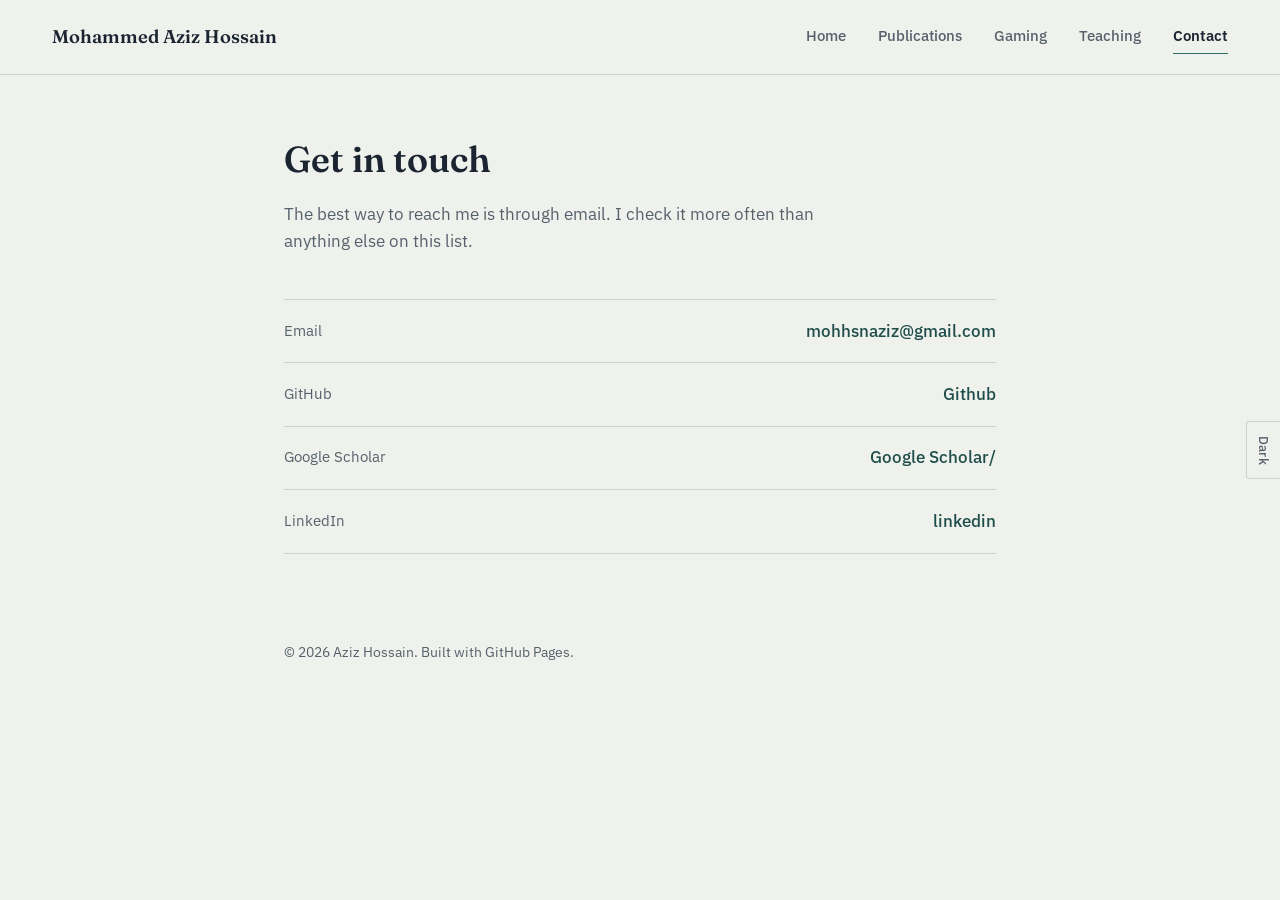
==== contact.html @ 2e7f73ae "Update link text for contact information" ====
<!DOCTYPE html>
<html lang="en">
<head>
<meta charset="UTF-8">
<meta name="viewport" content="width=device-width, initial-scale=1.0">
<title>Contact — Mohammed Aziz Hossain</title>
<meta name="description" content="Get in touch.">
<link rel="preconnect" href="https://fonts.googleapis.com">
<link rel="preconnect" href="https://fonts.gstatic.com" crossorigin>
<link href="https://fonts.googleapis.com/css2?family=Fraunces:ital,wght@0,400;0,600;1,500&family=IBM+Plex+Mono:wght@400;500&family=IBM+Plex+Sans:wght@400;500;600&display=swap" rel="stylesheet">
<link rel="stylesheet" href="style.css">
</head>
<body>

<a class="skip-link" href="#main">Skip to content</a>

<header class="sidebar" id="site-header"></header>

<main id="main" class="content">

  <h1 class="page-title">Get in touch</h1>
  <p class="page-intro">The best way to reach me is through email. I check it
    more often than anything else on this list.</p>

  <!-- Replace with your real links -->
  <ul class="contact-list">
    <li>
      <span class="label">Email</span>
      <a href="mailto:you@example.com">mohhsnaziz@gmail.com</a>
    </li>
    <li>
      <span class="label">GitHub</span>
      <a href="https://github.com/MAzizHossain">Github</a>
    </li>
    <li>
      <span class="label">Google Scholar</span>
      <a href="https://scholar.google.com/citations?user=eGO1N70AAAAJ&hl=en&authuser=3">Google Scholar/</a>
    </li>
    <li>
      <span class="label">LinkedIn</span>
      <a href="https://www.linkedin.com/in/aziz2077/">linkedin</a>
    </li>
  </ul>

</main>

<footer class="site-footer" id="site-footer"></footer>

<script src="script.js"></script>
</body>
</html>
---- style.css ----
/* =========================================================
   Design tokens
   ========================================================= */
:root {
  --paper: #EEF1EC;
  --surface: #E3E8E0;
  --ink: #1B2430;
  --ink-soft: #57616C;
  --teal: #2E6F6A;
  --teal-dark: #1F4E4A;
  --rust: #C1622D;
  --line: #CBD3CB;

  --font-display: "Fraunces", Georgia, serif;
  --font-body: "IBM Plex Sans", -apple-system, Segoe UI, sans-serif;
  --font-mono: "IBM Plex Mono", ui-monospace, Menlo, monospace;

  --maxw: 760px;
  --radius: 3px;
  --speed: 150ms;
}

/* Dark theme — same tokens, different values. Everything else in this
   file reads colors through these variables, so this one block re-themes
   the whole site. */
:root[data-theme="dark"] {
  --paper: #15181B;
  --surface: #1E2225;
  --ink: #E7E9E6;
  --ink-soft: #A8AFA9;
  --teal: #4FA79F;
  --teal-dark: #7ED9CE;
  --rust: #E3966B;
  --line: #2A2E31;
}

/* =========================================================
   Reset & base
   ========================================================= */
* { box-sizing: border-box; }
html { scroll-behavior: smooth; }

body {
  margin: 0;
  background: var(--paper);
  color: var(--ink);
  font-family: var(--font-body);
  font-size: 1.0625rem;
  line-height: 1.6;
  -webkit-font-smoothing: antialiased;
  transition: background-color 200ms ease, color 200ms ease;
}

h1, h2, h3 { font-family: var(--font-display); color: var(--ink); margin: 0; }
p { margin: 0 0 1rem; max-width: 62ch; }
a { color: var(--teal-dark); text-decoration-thickness: 1px; text-underline-offset: 2px; }
a:hover { color: var(--rust); }

img, svg { max-width: 100%; display: block; }

.sr-only {
  position: absolute; width: 1px; height: 1px;
  padding: 0; margin: -1px; overflow: hidden;
  clip: rect(0,0,0,0); white-space: nowrap; border: 0;
}

.skip-link {
  position: absolute; left: -999px; top: 0;
  background: var(--ink); color: var(--paper);
  padding: 0.6rem 1rem; z-index: 100;
}
.skip-link:focus { left: 0.5rem; top: 0.5rem; }

a:focus-visible,
button:focus-visible {
  outline: 2px solid var(--teal);
  outline-offset: 2px;
}

@media (prefers-reduced-motion: reduce) {
  *, *::before, *::after {
    animation-duration: 0.01ms !important;
    animation-iteration-count: 1 !important;
    transition-duration: 0.01ms !important;
    scroll-behavior: auto !important;
  }
}

/* =========================================================
   Top nav
   ========================================================= */
.sidebar {
  position: sticky;
  top: 0;
  width: 100%;
  display: flex;
  flex-direction: column;
  gap: 0;
  padding: 1.1rem 1.5rem;
  border-bottom: 1px solid var(--line);
  background: var(--paper);
  z-index: 50;
}

.sidebar-top {
  display: flex;
  align-items: center;
  justify-content: space-between;
}

.wordmark {
  font-family: var(--font-display);
  font-weight: 600;
  font-size: 1.15rem;
  color: var(--ink);
  text-decoration: none;
  line-height: 1.3;
}
.wordmark:hover { color: var(--teal-dark); }

/* Floating theme tab, fixed to the viewport edge — independent of the nav row */
.theme-tab {
  position: fixed;
  top: 50%;
  right: 0;
  transform: translateY(-50%);
  z-index: 60;
  background: var(--paper);
  border: 1px solid var(--line);
  border-right: none;
  border-radius: var(--radius) 0 0 var(--radius);
  color: var(--ink-soft);
  font-family: var(--font-body);
  font-size: 0.8rem;
  font-weight: 500;
  letter-spacing: 0.02em;
  cursor: pointer;
  padding: 0.85rem 0.5rem;
  writing-mode: vertical-rl;
  text-orientation: mixed;
  transition: padding-right 150ms ease, color 150ms ease, background-color 200ms ease, border-color 200ms ease;
}
.theme-tab:hover {
  color: var(--ink);
  background: var(--surface);
  border-color: var(--ink-soft);
  padding-right: 0.75rem;
}
.theme-tab:focus-visible {
  outline: 2px solid var(--teal);
  outline-offset: 2px;
}

.nav-toggle {
  display: flex;
  width: 2.1rem; height: 2.1rem;
  padding: 0; border: none; background: none;
  cursor: pointer;
  flex-direction: column;
  justify-content: center;
  align-items: center;
  gap: 4px;
}
.nav-toggle span {
  display: block; width: 22px; height: 2px;
  background: var(--ink); border-radius: 1px;
}

.nav-links {
  display: none;
  flex-direction: column;
  gap: 0.1rem;
  position: absolute;
  top: 100%; left: 0; right: 0;
  background: var(--paper);
  border-bottom: 1px solid var(--line);
  padding: 0.5rem 1.5rem 1.25rem;
}
.nav-links.open { display: flex; }

.nav-links a {
  color: var(--ink-soft);
  text-decoration: none;
  font-size: 0.95rem;
  font-weight: 500;
  padding: 0.6rem 0;
  border-bottom: 1px solid transparent;
  transition: border-color var(--speed) ease, color var(--speed) ease;
}
.nav-links a:hover { color: var(--ink); }
.nav-links a.active {
  color: var(--ink);
  font-weight: 600;
  border-bottom-color: var(--teal);
}
.nav-links a.active[data-section="gaming"] { border-bottom-color: var(--rust); }

/* Promote the nav from a hamburger menu to an inline top bar once there's room */
@media (min-width: 701px) {
  .sidebar {
    flex-direction: row;
    align-items: center;
    justify-content: space-between;
    padding: 1.25rem 3.25rem;
  }
  .nav-toggle { display: none; }
  .nav-links {
    display: flex;
    flex-direction: row;
    gap: 2rem;
    position: static;
    background: none;
    border-bottom: none;
    padding: 0;
  }
  .nav-links a { padding: 0.2rem 0 0.35rem; }
}

/* =========================================================
   Content
   ========================================================= */
.content {
  max-width: var(--maxw);
  margin: 0 auto;
  padding: 3.5rem 1.5rem 4rem;
}

.page-title {
  font-size: 2.25rem;
  font-weight: 600;
  margin-bottom: 0.75rem;
}

.page-intro {
  color: var(--ink-soft);
  max-width: 58ch;
  margin-bottom: 2.75rem;
}

.accent-rust .page-title {
  display: inline-block;
  border-bottom: 2px solid var(--rust);
  padding-bottom: 0.5rem;
}

/* =========================================================
   Hero (home page)
   ========================================================= */
.hero {
  display: flex;
  flex-direction: column-reverse;
  gap: 1.5rem;
  margin-bottom: 0.5rem;
}
.hero-text { flex: 1; min-width: 0; }

.hero-photo {
  flex-shrink: 0;
  width: 150px;
}
.hero-photo img {
  width: 100%;
  aspect-ratio: 1 / 1;
  object-fit: cover;
  border: 1px solid var(--line);
  border-radius: var(--radius);
  background: var(--surface);
}

.hero-links {
  display: flex;
  gap: 1.4rem;
  margin-bottom: 1.5rem;
  font-size: 0.95rem;
  font-weight: 500;
}
.hero-links a {
  color: var(--teal-dark);
  text-decoration: none;
  border-bottom: 1px solid transparent;
  padding-bottom: 1px;
}
.hero-links a:hover {
  color: var(--rust);
  border-bottom-color: currentColor;
}

.hero-name {
  font-size: 2.1rem;
  font-weight: 600;
  letter-spacing: -0.01em;
  margin-bottom: 0.6rem;
  opacity: 0;
  animation: rise 600ms ease forwards;
}

.hero-tagline {
  font-family: var(--font-display);
  font-style: italic;
  font-weight: 500;
  font-size: 1.1rem;
  color: var(--ink-soft);
  max-width: 46ch;
  margin-bottom: 2rem;
  opacity: 0;
  animation: rise 600ms ease 120ms forwards;
}

@keyframes rise {
  from { opacity: 0; transform: translateY(10px); }
  to   { opacity: 1; transform: translateY(0); }
}

@media (min-width: 701px) {
  .hero { flex-direction: row; align-items: flex-start; gap: 2.75rem; }
  .hero-photo { width: 220px; }
  .hero-name { font-size: 3rem; }
  .hero-tagline { font-size: 1.3rem; }
}

.status {
  border-left: 2px solid var(--teal);
  padding: 0.1rem 0 0.1rem 1rem;
  margin: 0 0 3rem;
  max-width: 52ch;
}
.status h2 {
  font-size: 0.95rem;
  font-weight: 600;
  font-style: italic;
  margin-bottom: 0.25rem;
  color: var(--ink);
}
.status p { color: var(--ink-soft); margin: 0; }

.section-label {
  font-size: 1.1rem;
  font-weight: 600;
  margin-bottom: 0.25rem;
}

/* =========================================================
   Row list (explore links, publications, teaching)
   ========================================================= */
.row-list {
  border-top: 1px solid var(--line);
}
.row {
  position: relative;
  display: flex;
  flex-direction: column;
  gap: 0.3rem;
  padding: 1.5rem 0;
  border-bottom: 1px solid var(--line);
}
.row-head {
  display: flex;
  align-items: baseline;
  justify-content: space-between;
  gap: 1rem;
  flex-wrap: wrap;
}
.row-title {
  font-family: var(--font-display);
  font-weight: 600;
  font-size: 1.15rem;
}
.row-title a {
  color: var(--ink);
  text-decoration: none;
}
.row-title a::after {
  content: "";
  position: absolute;
  inset: 0;
}
.row-title a:hover { color: var(--teal-dark); }
.row-meta {
  color: var(--ink-soft);
  font-size: 0.9rem;
  white-space: nowrap;
}
.row-desc {
  color: var(--ink-soft);
  margin: 0;
  max-width: 60ch;
}
.row-links {
  font-size: 0.9rem;
  display: flex;
  gap: 0.5rem;
  position: relative;
  z-index: 1;
}
.row-links a { color: var(--teal-dark); }

.year-heading {
  font-family: var(--font-mono);
  font-size: 0.85rem;
  font-weight: 500;
  color: var(--ink-soft);
  margin: 2.25rem 0 0;
}
.year-heading:first-child { margin-top: 0; }

/* =========================================================
   Numbered book list (teaching page)
   ========================================================= */
.book-list {
  list-style: none;
  counter-reset: book;
  margin: 0;
  padding: 0;
  border-top: 1px solid var(--line);
}
.book-list li {
  counter-increment: book;
  display: flex;
  align-items: baseline;
  gap: 0.85rem;
  padding: 0.85rem 0;
  border-bottom: 1px solid var(--line);
  font-weight: 500;
}
.book-list li::before {
  content: counter(book, decimal-leading-zero) ".";
  font-family: var(--font-mono);
  font-size: 0.8rem;
  font-weight: 500;
  color: var(--ink-soft);
  flex-shrink: 0;
}

/* =========================================================
   Gaming page
   ========================================================= */
.game-row {
  display: flex;
  gap: 1rem;
  align-items: flex-start;
  padding: 1.25rem 0;
  border-bottom: 1px solid var(--line);
}
.game-row:first-child { border-top: 1px solid var(--line); }

.tag {
  display: inline-block;
  font-family: var(--font-mono);
  font-size: 0.7rem;
  font-weight: 500;
  color: var(--ink-soft);
  background: var(--surface);
  border: 1px solid var(--line);
  border-radius: var(--radius);
  padding: 0.15rem 0.45rem;
  white-space: nowrap;
}

.game-title { font-weight: 600; }
.game-note { color: var(--ink-soft); margin: 0.2rem 0 0; }

.log {
  font-family: var(--font-mono);
  font-size: 0.85rem;
  color: var(--ink-soft);
  line-height: 1.9;
  border-left: 2px solid var(--rust);
  padding-left: 1rem;
  margin-top: 0.5rem;
}

/* =========================================================
   Contact page
   ========================================================= */
.contact-list {
  list-style: none;
  padding: 0;
  margin: 0;
  border-top: 1px solid var(--line);
}
.contact-list li {
  border-bottom: 1px solid var(--line);
  padding: 1.1rem 0;
  display: flex;
  justify-content: space-between;
  gap: 1rem;
  flex-wrap: wrap;
}
.contact-list .label { color: var(--ink-soft); font-size: 0.95rem; }
.contact-list a { font-weight: 500; text-decoration: none; }
.contact-list a:hover { text-decoration: underline; }

/* =========================================================
   Footer
   ========================================================= */
.site-footer {
  max-width: var(--maxw);
  margin: 0 auto;
  padding: 1.5rem 1.5rem 3rem;
  color: var(--ink-soft);
  font-size: 0.85rem;
}
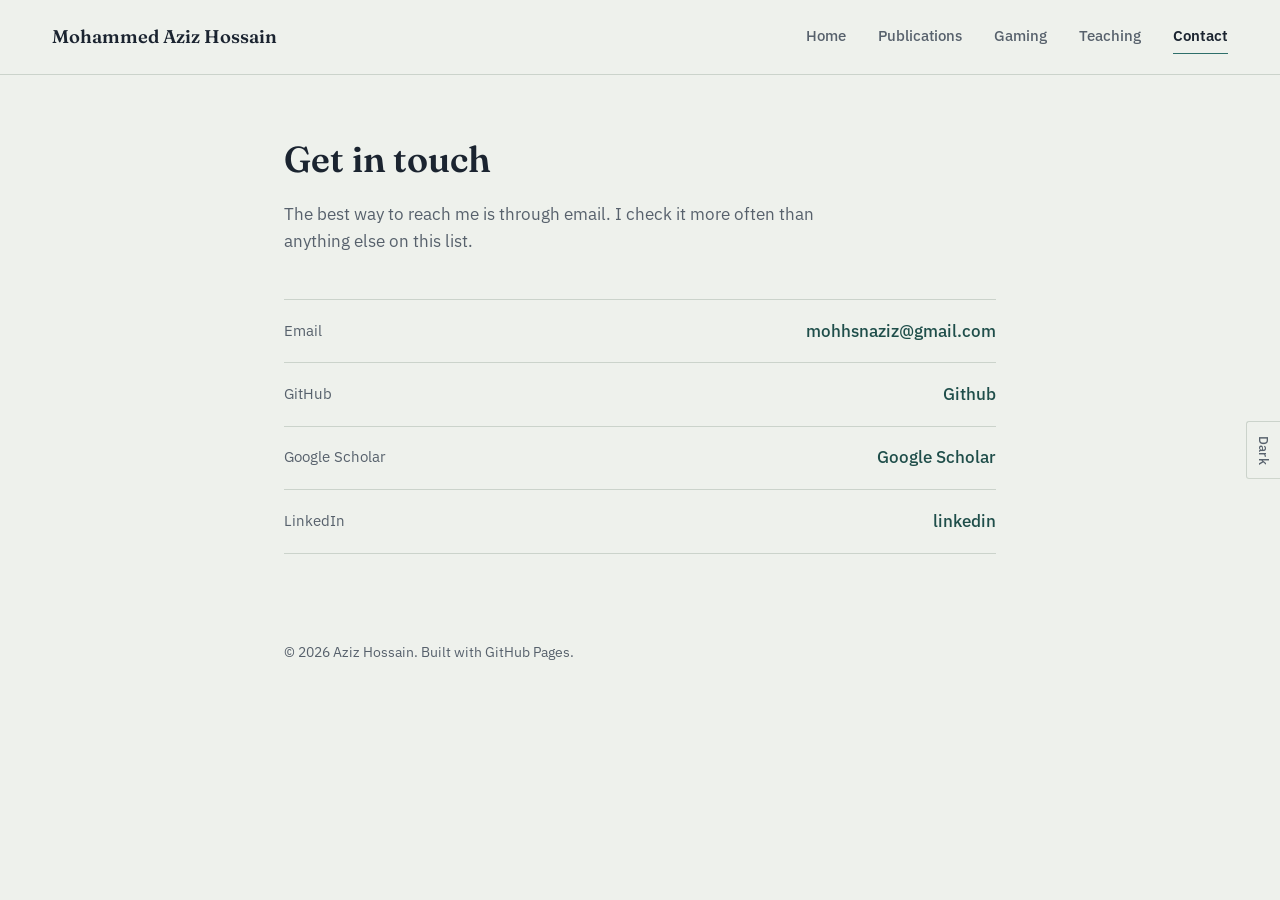
==== commit 7da04144: "Fix link text for Google Scholar in contact.html" ====
--- a/contact.html
+++ b/contact.html
@@ -34,7 +34,7 @@
     </li>
     <li>
       <span class="label">Google Scholar</span>
-      <a href="https://scholar.google.com/citations?user=eGO1N70AAAAJ&hl=en&authuser=3">Google Scholar/</a>
+      <a href="https://scholar.google.com/citations?user=eGO1N70AAAAJ&hl=en&authuser=3">Google Scholar</a>
     </li>
     <li>
       <span class="label">LinkedIn</span>
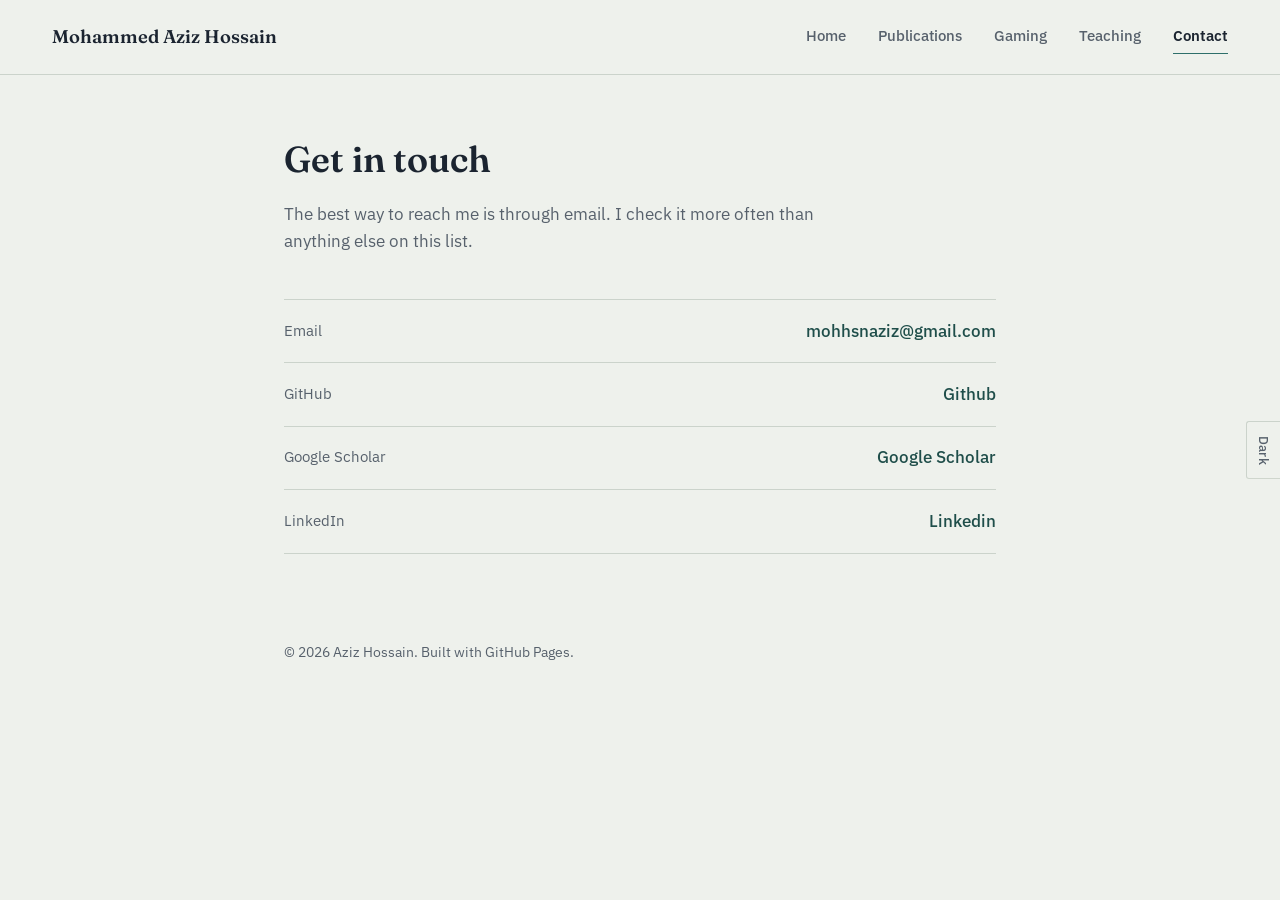
==== commit e65ddb07: "Fix capitalization of LinkedIn link Corrected the capitalization of 'Linkedin' to 'LinkedIn'." ====
--- a/contact.html
+++ b/contact.html
@@ -38,7 +38,7 @@
     </li>
     <li>
       <span class="label">LinkedIn</span>
-      <a href="https://www.linkedin.com/in/aziz2077/">linkedin</a>
+      <a href="https://www.linkedin.com/in/aziz2077/">Linkedin</a>
     </li>
   </ul>
 
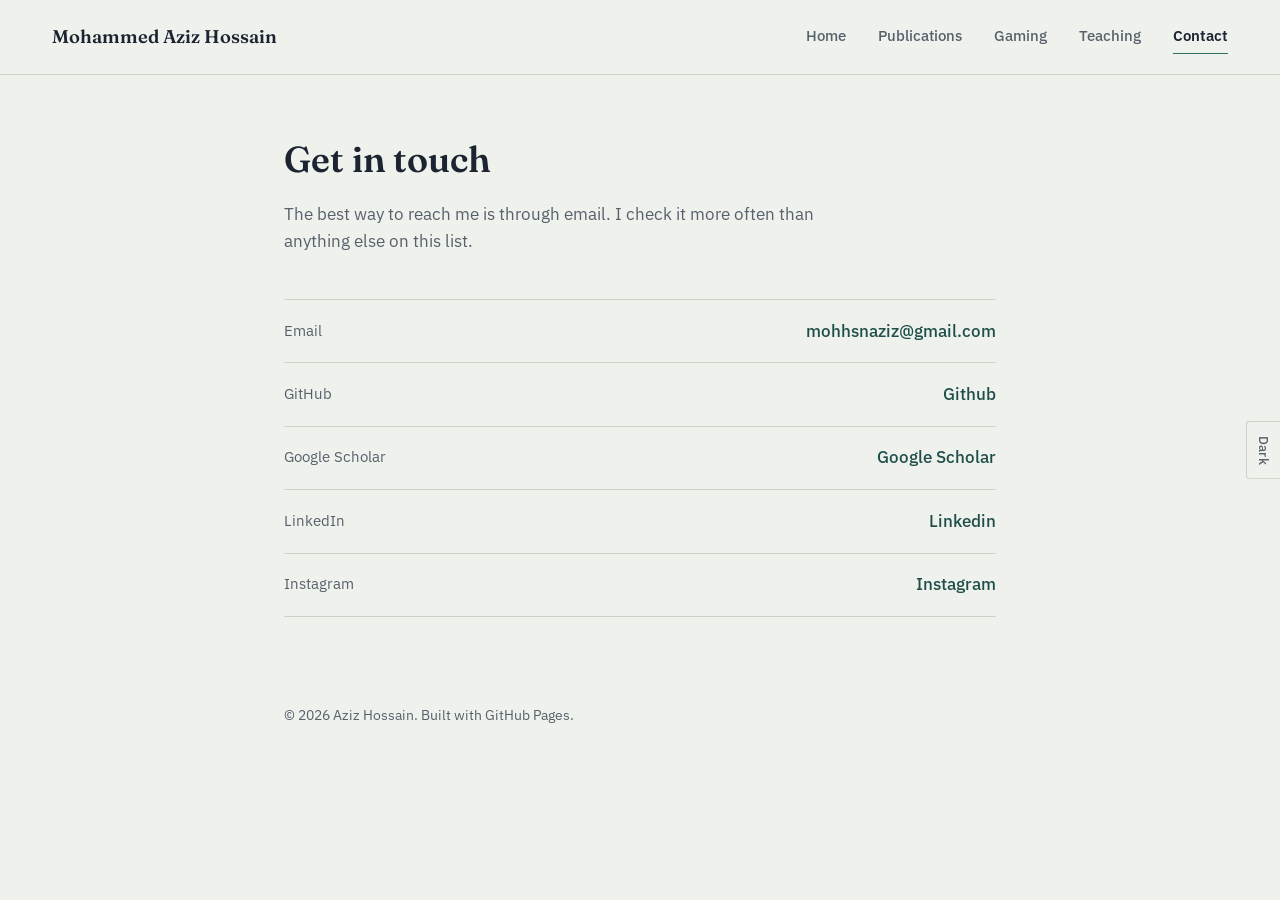
==== commit 11629079: "Add Instagram link to contact.html" ====
--- a/contact.html
+++ b/contact.html
@@ -40,6 +40,10 @@
       <span class="label">LinkedIn</span>
       <a href="https://www.linkedin.com/in/aziz2077/">Linkedin</a>
     </li>
+    <li>
+      <span class="label">Instagram</span>
+      <a href="https://www.instagram.com/aziz_hossain_shovon/">Instagram</a>
+    </li>
   </ul>
 
 </main>
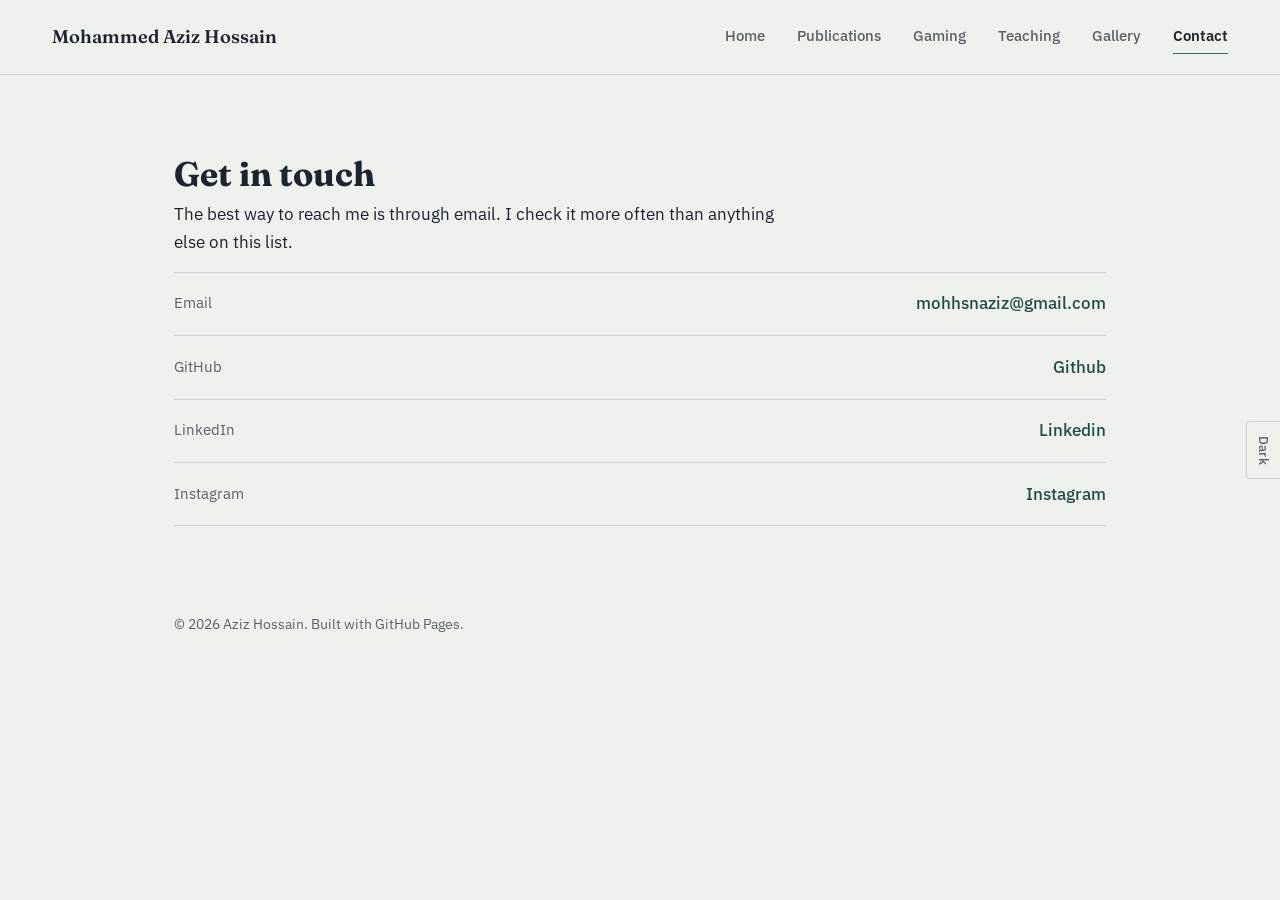
==== commit aeba3ab0: "Remove Google Scholar link from contact.html Removed Google Scholar link from the contact page." ====
--- a/contact.html
+++ b/contact.html
@@ -33,10 +33,6 @@
       <a href="https://github.com/MAzizHossain">Github</a>
     </li>
     <li>
-      <span class="label">Google Scholar</span>
-      <a href="https://scholar.google.com/citations?user=eGO1N70AAAAJ&hl=en&authuser=3">Google Scholar</a>
-    </li>
-    <li>
       <span class="label">LinkedIn</span>
       <a href="https://www.linkedin.com/in/aziz2077/">Linkedin</a>
     </li>
--- a/style.css
+++ b/style.css
@@ -1,6 +1,7 @@
 /* =========================================================
    Design tokens
    ========================================================= */
+
 :root {
   --paper: #EEF1EC;
   --surface: #E3E8E0;
@@ -15,14 +16,16 @@
   --font-body: "IBM Plex Sans", -apple-system, Segoe UI, sans-serif;
   --font-mono: "IBM Plex Mono", ui-monospace, Menlo, monospace;
 
-  --maxw: 760px;
+  --maxw: 980px;
   --radius: 3px;
   --speed: 150ms;
 }
 
-/* Dark theme — same tokens, different values. Everything else in this
-   file reads colors through these variables, so this one block re-themes
-   the whole site. */
+
+/* =========================================================
+   Dark theme
+   ========================================================= */
+
 :root[data-theme="dark"] {
   --paper: #15181B;
   --surface: #1E2225;
@@ -34,469 +37,1582 @@
   --line: #2A2E31;
 }
 
+
 /* =========================================================
    Reset & base
    ========================================================= */
-* { box-sizing: border-box; }
-html { scroll-behavior: smooth; }
+
+* {
+  box-sizing: border-box;
+}
+
+html {
+  scroll-behavior: smooth;
+}
 
 body {
   margin: 0;
+
   background: var(--paper);
   color: var(--ink);
+
   font-family: var(--font-body);
   font-size: 1.0625rem;
   line-height: 1.6;
+
   -webkit-font-smoothing: antialiased;
-  transition: background-color 200ms ease, color 200ms ease;
-}
-
-h1, h2, h3 { font-family: var(--font-display); color: var(--ink); margin: 0; }
-p { margin: 0 0 1rem; max-width: 62ch; }
-a { color: var(--teal-dark); text-decoration-thickness: 1px; text-underline-offset: 2px; }
-a:hover { color: var(--rust); }
-
-img, svg { max-width: 100%; display: block; }
+
+  transition:
+    background-color 200ms ease,
+    color 200ms ease;
+}
+
+body.lightbox-open {
+  overflow: hidden;
+}
+
+h1,
+h2,
+h3 {
+  font-family: var(--font-display);
+  color: var(--ink);
+  margin: 0;
+}
+
+p {
+  margin: 0 0 1rem;
+  max-width: 62ch;
+}
+
+a {
+  color: var(--teal-dark);
+
+  text-decoration-thickness: 1px;
+  text-underline-offset: 2px;
+}
+
+a:hover {
+  color: var(--rust);
+}
+
+img,
+svg {
+  max-width: 100%;
+  display: block;
+}
+
+
+/* =========================================================
+   Accessibility
+   ========================================================= */
 
 .sr-only {
-  position: absolute; width: 1px; height: 1px;
-  padding: 0; margin: -1px; overflow: hidden;
-  clip: rect(0,0,0,0); white-space: nowrap; border: 0;
+  position: absolute;
+
+  width: 1px;
+  height: 1px;
+
+  padding: 0;
+  margin: -1px;
+
+  overflow: hidden;
+
+  clip: rect(0, 0, 0, 0);
+
+  white-space: nowrap;
+
+  border: 0;
 }
 
 .skip-link {
-  position: absolute; left: -999px; top: 0;
-  background: var(--ink); color: var(--paper);
-  padding: 0.6rem 1rem; z-index: 100;
-}
-.skip-link:focus { left: 0.5rem; top: 0.5rem; }
+  position: absolute;
+
+  left: -999px;
+  top: 0;
+
+  background: var(--ink);
+  color: var(--paper);
+
+  padding: 0.6rem 1rem;
+
+  z-index: 100;
+}
+
+.skip-link:focus {
+  left: 0.5rem;
+  top: 0.5rem;
+}
 
 a:focus-visible,
-button:focus-visible {
+button:focus-visible,
+.gallery-item img:focus-visible {
   outline: 2px solid var(--teal);
   outline-offset: 2px;
 }
 
 @media (prefers-reduced-motion: reduce) {
-  *, *::before, *::after {
+
+  *,
+  *::before,
+  *::after {
     animation-duration: 0.01ms !important;
     animation-iteration-count: 1 !important;
     transition-duration: 0.01ms !important;
     scroll-behavior: auto !important;
   }
-}
-
-/* =========================================================
-   Top nav
-   ========================================================= */
+
+}
+
+
+/* =========================================================
+   Top navigation
+   ========================================================= */
+
 .sidebar {
   position: sticky;
+
   top: 0;
+
   width: 100%;
+
   display: flex;
   flex-direction: column;
+
   gap: 0;
+
   padding: 1.1rem 1.5rem;
+
   border-bottom: 1px solid var(--line);
+
   background: var(--paper);
+
   z-index: 50;
 }
 
 .sidebar-top {
   display: flex;
+
   align-items: center;
+
   justify-content: space-between;
 }
 
 .wordmark {
   font-family: var(--font-display);
+
   font-weight: 600;
+
   font-size: 1.15rem;
+
   color: var(--ink);
+
   text-decoration: none;
+
   line-height: 1.3;
 }
-.wordmark:hover { color: var(--teal-dark); }
-
-/* Floating theme tab, fixed to the viewport edge — independent of the nav row */
+
+.wordmark:hover {
+  color: var(--teal-dark);
+}
+
+
+/* =========================================================
+   Theme button
+   ========================================================= */
+
 .theme-tab {
   position: fixed;
+
   top: 50%;
   right: 0;
+
   transform: translateY(-50%);
+
   z-index: 60;
+
   background: var(--paper);
+
   border: 1px solid var(--line);
   border-right: none;
-  border-radius: var(--radius) 0 0 var(--radius);
-  color: var(--ink-soft);
+
+  border-radius:
+    var(--radius)
+    0
+    0
+    var(--radius);
+
+  color: var(--ink-soft);
+
   font-family: var(--font-body);
+
   font-size: 0.8rem;
+
   font-weight: 500;
+
   letter-spacing: 0.02em;
+
   cursor: pointer;
+
   padding: 0.85rem 0.5rem;
+
   writing-mode: vertical-rl;
+
   text-orientation: mixed;
-  transition: padding-right 150ms ease, color 150ms ease, background-color 200ms ease, border-color 200ms ease;
-}
+
+  transition:
+    padding-right 150ms ease,
+    color 150ms ease,
+    background-color 200ms ease,
+    border-color 200ms ease;
+}
+
 .theme-tab:hover {
   color: var(--ink);
+
   background: var(--surface);
+
   border-color: var(--ink-soft);
+
   padding-right: 0.75rem;
 }
+
 .theme-tab:focus-visible {
   outline: 2px solid var(--teal);
   outline-offset: 2px;
 }
 
+
+/* =========================================================
+   Mobile navigation
+   ========================================================= */
+
 .nav-toggle {
   display: flex;
-  width: 2.1rem; height: 2.1rem;
-  padding: 0; border: none; background: none;
+
+  width: 2.1rem;
+  height: 2.1rem;
+
+  padding: 0;
+
+  border: none;
+
+  background: none;
+
   cursor: pointer;
+
   flex-direction: column;
+
   justify-content: center;
+
   align-items: center;
+
   gap: 4px;
 }
+
 .nav-toggle span {
-  display: block; width: 22px; height: 2px;
-  background: var(--ink); border-radius: 1px;
+  display: block;
+
+  width: 22px;
+  height: 2px;
+
+  background: var(--ink);
+
+  border-radius: 1px;
 }
 
 .nav-links {
   display: none;
+
   flex-direction: column;
+
   gap: 0.1rem;
+
   position: absolute;
-  top: 100%; left: 0; right: 0;
+
+  top: 100%;
+
+  left: 0;
+  right: 0;
+
   background: var(--paper);
+
   border-bottom: 1px solid var(--line);
-  padding: 0.5rem 1.5rem 1.25rem;
-}
-.nav-links.open { display: flex; }
+
+  padding:
+    0.5rem
+    1.5rem
+    1.25rem;
+}
+
+.nav-links.open {
+  display: flex;
+}
 
 .nav-links a {
   color: var(--ink-soft);
+
   text-decoration: none;
+
   font-size: 0.95rem;
+
   font-weight: 500;
+
   padding: 0.6rem 0;
+
   border-bottom: 1px solid transparent;
-  transition: border-color var(--speed) ease, color var(--speed) ease;
-}
-.nav-links a:hover { color: var(--ink); }
+
+  transition:
+    border-color var(--speed) ease,
+    color var(--speed) ease;
+}
+
+.nav-links a:hover {
+  color: var(--ink);
+}
+
 .nav-links a.active {
   color: var(--ink);
+
   font-weight: 600;
+
   border-bottom-color: var(--teal);
 }
-.nav-links a.active[data-section="gaming"] { border-bottom-color: var(--rust); }
-
-/* Promote the nav from a hamburger menu to an inline top bar once there's room */
+
+.nav-links a.active[data-section="gaming"] {
+  border-bottom-color: var(--rust);
+}
+
+
+/* =========================================================
+   Desktop navigation
+   ========================================================= */
+
 @media (min-width: 701px) {
+
   .sidebar {
     flex-direction: row;
+
     align-items: center;
+
     justify-content: space-between;
-    padding: 1.25rem 3.25rem;
-  }
-  .nav-toggle { display: none; }
+
+    padding:
+      1.25rem
+      3.25rem;
+  }
+
+  .nav-toggle {
+    display: none;
+  }
+
   .nav-links {
     display: flex;
+
     flex-direction: row;
+
     gap: 2rem;
+
     position: static;
+
     background: none;
+
     border-bottom: none;
+
     padding: 0;
   }
-  .nav-links a { padding: 0.2rem 0 0.35rem; }
-}
-
-/* =========================================================
-   Content
-   ========================================================= */
+
+  .nav-links a {
+    padding:
+      0.2rem
+      0
+      0.35rem;
+  }
+
+}
+
+
+/* =========================================================
+   Main content
+   ========================================================= */
+
 .content {
   max-width: var(--maxw);
+
   margin: 0 auto;
-  padding: 3.5rem 1.5rem 4rem;
-}
-
-.page-title {
-  font-size: 2.25rem;
-  font-weight: 600;
-  margin-bottom: 0.75rem;
-}
-
-.page-intro {
-  color: var(--ink-soft);
-  max-width: 58ch;
-  margin-bottom: 2.75rem;
-}
-
-.accent-rust .page-title {
-  display: inline-block;
-  border-bottom: 2px solid var(--rust);
-  padding-bottom: 0.5rem;
-}
-
-/* =========================================================
-   Hero (home page)
-   ========================================================= */
+
+  padding:
+    4.5rem
+    1.5rem
+    4rem;
+}
+
+
+/* =========================================================
+   Hero
+   ========================================================= */
+
 .hero {
-  display: flex;
-  flex-direction: column-reverse;
-  gap: 1.5rem;
-  margin-bottom: 0.5rem;
-}
-.hero-text { flex: 1; min-width: 0; }
+  display: grid;
+
+  grid-template-columns:
+    220px
+    minmax(0, 1fr);
+
+  align-items: start;
+
+  column-gap: 3.25rem;
+
+  margin-bottom: 3.5rem;
+}
+
+
+/* =========================================================
+   Hero visual column
+   ========================================================= */
+
+.hero-visual {
+  width: 220px;
+}
+
+
+/* =========================================================
+   Profile photo
+   ========================================================= */
 
 .hero-photo {
-  flex-shrink: 0;
-  width: 150px;
-}
+  width: 220px;
+}
+
 .hero-photo img {
   width: 100%;
+
   aspect-ratio: 1 / 1;
+
   object-fit: cover;
-  border: 1px solid var(--line);
-  border-radius: var(--radius);
+
+  border:
+    1px solid
+    var(--line);
+
+  border-radius: 50%;
+
   background: var(--surface);
 }
+
+
+/* =========================================================
+   Links under photo
+   ========================================================= */
 
 .hero-links {
   display: flex;
-  gap: 1.4rem;
-  margin-bottom: 1.5rem;
-  font-size: 0.95rem;
+
+  justify-content: center;
+
+  align-items: center;
+
+  flex-wrap: wrap;
+
+  gap:
+    0.65rem
+    1rem;
+
+  margin-top: 0.9rem;
+
+  font-size: 0.88rem;
+
   font-weight: 500;
 }
+
 .hero-links a {
   color: var(--teal-dark);
+
   text-decoration: none;
-  border-bottom: 1px solid transparent;
+
+  border-bottom:
+    1px solid
+    transparent;
+
   padding-bottom: 1px;
 }
+
 .hero-links a:hover {
   color: var(--rust);
+
   border-bottom-color: currentColor;
 }
 
+
+/* =========================================================
+   Hero text / naturally curious section
+   ========================================================= */
+
+.hero-text {
+  min-width: 0;
+
+  padding-top: 0.15rem;
+}
+
 .hero-name {
-  font-size: 2.1rem;
+  font-size: 3rem;
+
   font-weight: 600;
+
   letter-spacing: -0.01em;
+
   margin-bottom: 0.6rem;
+
   opacity: 0;
-  animation: rise 600ms ease forwards;
+
+  animation:
+    rise
+    600ms
+    ease
+    forwards;
 }
 
 .hero-tagline {
   font-family: var(--font-display);
+
   font-style: italic;
+
   font-weight: 500;
-  font-size: 1.1rem;
-  color: var(--ink-soft);
+
+  font-size: 1.3rem;
+
+  color: var(--ink-soft);
+
   max-width: 46ch;
+
   margin-bottom: 2rem;
+
   opacity: 0;
-  animation: rise 600ms ease 120ms forwards;
-}
+
+  animation:
+    rise
+    600ms
+    ease
+    120ms
+    forwards;
+}
+
+.hero-description {
+  color: var(--ink-soft);
+
+  max-width: 55ch;
+
+  margin: 0;
+}
+
+
+/* =========================================================
+   Hero animation
+   ========================================================= */
 
 @keyframes rise {
-  from { opacity: 0; transform: translateY(10px); }
-  to   { opacity: 1; transform: translateY(0); }
-}
-
-@media (min-width: 701px) {
-  .hero { flex-direction: row; align-items: flex-start; gap: 2.75rem; }
-  .hero-photo { width: 220px; }
-  .hero-name { font-size: 3rem; }
-  .hero-tagline { font-size: 1.3rem; }
-}
-
-.status {
-  border-left: 2px solid var(--teal);
-  padding: 0.1rem 0 0.1rem 1rem;
-  margin: 0 0 3rem;
+
+  from {
+    opacity: 0;
+
+    transform:
+      translateY(10px);
+  }
+
+  to {
+    opacity: 1;
+
+    transform:
+      translateY(0);
+  }
+
+}
+
+
+/* =========================================================
+   Expandable News / Currently
+   ========================================================= */
+
+.info-drawers {
+  border-top: 1px solid var(--line);
+
+  margin-bottom: 3.5rem;
+}
+
+.info-drawer {
+  border-bottom: 1px solid var(--line);
+}
+
+
+/* =========================================================
+   Drawer button
+   ========================================================= */
+
+.drawer-toggle {
+  appearance: none;
+
+  width: 100%;
+
+  display: flex;
+
+  align-items: center;
+
+  justify-content: space-between;
+
+  gap: 1rem;
+
+  padding:
+    1rem
+    0;
+
+  border: none;
+
+  background: transparent;
+
+  color: var(--ink);
+
+  font-family: var(--font-display);
+
+  font-size: 1rem;
+
+  font-weight: 600;
+
+  text-align: left;
+
+  cursor: pointer;
+}
+
+.drawer-toggle:hover {
+  color: var(--teal-dark);
+}
+
+.drawer-symbol {
+  font-family: var(--font-mono);
+
+  font-size: 1rem;
+
+  font-weight: 400;
+
+  color: var(--ink-soft);
+
+  line-height: 1;
+
+  transition:
+    transform var(--speed) ease,
+    color var(--speed) ease;
+}
+
+
+/* =========================================================
+   Drawer open state
+   ========================================================= */
+
+.info-drawer.open .drawer-symbol {
+  transform: rotate(45deg);
+
+  color: var(--rust);
+}
+
+
+/* =========================================================
+   Drawer content
+   ========================================================= */
+
+.drawer-content {
+  padding:
+    0.1rem
+    0
+    1.25rem;
+}
+
+.drawer-content[hidden] {
+  display: none;
+}
+
+
+/* =========================================================
+   News
+   ========================================================= */
+
+.news-entry {
+  border-left:
+    2px solid
+    var(--rust);
+
+  padding-left: 1rem;
+
   max-width: 52ch;
 }
-.status h2 {
-  font-size: 0.95rem;
-  font-weight: 600;
-  font-style: italic;
-  margin-bottom: 0.25rem;
-  color: var(--ink);
-}
-.status p { color: var(--ink-soft); margin: 0; }
+
+.news-date {
+  display: block;
+
+  font-family: var(--font-mono);
+
+  font-size: 0.72rem;
+
+  color: var(--ink-soft);
+
+  margin-bottom: 0.35rem;
+}
+
+.news-entry p {
+  color: var(--ink-soft);
+
+  font-size: 0.9rem;
+
+  line-height: 1.55;
+
+  margin: 0;
+}
+
+
+/* =========================================================
+   Currently
+   ========================================================= */
+
+#currently-content {
+  border-left:
+    2px solid
+    var(--teal);
+
+  padding-left: 1rem;
+
+  max-width: 52ch;
+}
+
+#currently-content p {
+  color: var(--ink-soft);
+
+  margin: 0;
+}
+
+
+/* =========================================================
+   Explore
+   ========================================================= */
 
 .section-label {
   font-size: 1.1rem;
+
   font-weight: 600;
+
   margin-bottom: 0.25rem;
 }
 
-/* =========================================================
-   Row list (explore links, publications, teaching)
-   ========================================================= */
 .row-list {
   border-top: 1px solid var(--line);
 }
+
 .row {
   position: relative;
+
   display: flex;
+
   flex-direction: column;
+
   gap: 0.3rem;
+
   padding: 1.5rem 0;
+
   border-bottom: 1px solid var(--line);
 }
+
 .row-head {
   display: flex;
+
   align-items: baseline;
+
   justify-content: space-between;
+
   gap: 1rem;
+
   flex-wrap: wrap;
 }
+
 .row-title {
   font-family: var(--font-display);
+
   font-weight: 600;
+
   font-size: 1.15rem;
 }
+
 .row-title a {
   color: var(--ink);
+
   text-decoration: none;
 }
+
 .row-title a::after {
   content: "";
+
   position: absolute;
+
   inset: 0;
 }
-.row-title a:hover { color: var(--teal-dark); }
+
+.row-title a:hover {
+  color: var(--teal-dark);
+}
+
 .row-meta {
   color: var(--ink-soft);
+
   font-size: 0.9rem;
+
   white-space: nowrap;
 }
+
 .row-desc {
   color: var(--ink-soft);
+
   margin: 0;
+
   max-width: 60ch;
 }
+
 .row-links {
   font-size: 0.9rem;
+
   display: flex;
+
   gap: 0.5rem;
+
   position: relative;
+
   z-index: 1;
 }
-.row-links a { color: var(--teal-dark); }
+
+.row-links a {
+  color: var(--teal-dark);
+}
 
 .year-heading {
   font-family: var(--font-mono);
+
   font-size: 0.85rem;
+
   font-weight: 500;
-  color: var(--ink-soft);
-  margin: 2.25rem 0 0;
-}
-.year-heading:first-child { margin-top: 0; }
-
-/* =========================================================
-   Numbered book list (teaching page)
-   ========================================================= */
+
+  color: var(--ink-soft);
+
+  margin:
+    2.25rem
+    0
+    0;
+}
+
+.year-heading:first-child {
+  margin-top: 0;
+}
+
+
+/* =========================================================
+   Teaching
+   ========================================================= */
+
 .book-list {
   list-style: none;
+
   counter-reset: book;
+
   margin: 0;
+
   padding: 0;
+
   border-top: 1px solid var(--line);
 }
+
 .book-list li {
   counter-increment: book;
+
   display: flex;
+
   align-items: baseline;
+
   gap: 0.85rem;
+
   padding: 0.85rem 0;
+
   border-bottom: 1px solid var(--line);
+
   font-weight: 500;
 }
+
 .book-list li::before {
-  content: counter(book, decimal-leading-zero) ".";
+  content:
+    counter(book, decimal-leading-zero)
+    ".";
+
   font-family: var(--font-mono);
+
   font-size: 0.8rem;
+
   font-weight: 500;
-  color: var(--ink-soft);
+
+  color: var(--ink-soft);
+
   flex-shrink: 0;
 }
 
-/* =========================================================
-   Gaming page
-   ========================================================= */
+
+/* =========================================================
+   Gaming
+   ========================================================= */
+
 .game-row {
   display: flex;
+
   gap: 1rem;
+
   align-items: flex-start;
+
   padding: 1.25rem 0;
+
   border-bottom: 1px solid var(--line);
 }
-.game-row:first-child { border-top: 1px solid var(--line); }
+
+.game-row:first-child {
+  border-top: 1px solid var(--line);
+}
 
 .tag {
   display: inline-block;
+
   font-family: var(--font-mono);
+
   font-size: 0.7rem;
+
   font-weight: 500;
-  color: var(--ink-soft);
+
+  color: var(--ink-soft);
+
   background: var(--surface);
+
   border: 1px solid var(--line);
+
   border-radius: var(--radius);
-  padding: 0.15rem 0.45rem;
+
+  padding:
+    0.15rem
+    0.45rem;
+
   white-space: nowrap;
 }
 
-.game-title { font-weight: 600; }
-.game-note { color: var(--ink-soft); margin: 0.2rem 0 0; }
+.game-title {
+  font-weight: 600;
+}
+
+.game-note {
+  color: var(--ink-soft);
+
+  margin:
+    0.2rem
+    0
+    0;
+}
 
 .log {
   font-family: var(--font-mono);
+
   font-size: 0.85rem;
-  color: var(--ink-soft);
+
+  color: var(--ink-soft);
+
   line-height: 1.9;
-  border-left: 2px solid var(--rust);
+
+  border-left:
+    2px solid
+    var(--rust);
+
   padding-left: 1rem;
+
   margin-top: 0.5rem;
 }
 
-/* =========================================================
-   Contact page
-   ========================================================= */
+
+/* =========================================================
+   Contact
+   ========================================================= */
+
 .contact-list {
   list-style: none;
+
   padding: 0;
+
   margin: 0;
+
   border-top: 1px solid var(--line);
 }
+
 .contact-list li {
   border-bottom: 1px solid var(--line);
+
   padding: 1.1rem 0;
+
   display: flex;
+
   justify-content: space-between;
+
   gap: 1rem;
+
   flex-wrap: wrap;
 }
-.contact-list .label { color: var(--ink-soft); font-size: 0.95rem; }
-.contact-list a { font-weight: 500; text-decoration: none; }
-.contact-list a:hover { text-decoration: underline; }
+
+.contact-list .label {
+  color: var(--ink-soft);
+
+  font-size: 0.95rem;
+}
+
+.contact-list a {
+  font-weight: 500;
+
+  text-decoration: none;
+}
+
+.contact-list a:hover {
+  text-decoration: underline;
+}
+
 
 /* =========================================================
    Footer
    ========================================================= */
+
 .site-footer {
   max-width: var(--maxw);
+
   margin: 0 auto;
-  padding: 1.5rem 1.5rem 3rem;
-  color: var(--ink-soft);
+
+  padding:
+    1.5rem
+    1.5rem
+    3rem;
+
+  color: var(--ink-soft);
+
   font-size: 0.85rem;
 }
+
+
+/* =========================================================
+   Gallery
+   ========================================================= */
+
+.gallery-page {
+  max-width: 1100px;
+
+  margin: 0 auto;
+
+  padding:
+    3.5rem
+    1.5rem
+    4rem;
+}
+
+.gallery-intro {
+  max-width: 680px;
+
+  margin-bottom: 3rem;
+}
+
+.gallery-intro h1 {
+  font-family: var(--font-display);
+
+  font-size: 2rem;
+
+  font-weight: 600;
+
+  margin-bottom: 0.6rem;
+
+  display: inline-block;
+
+  border-bottom:
+    2px solid
+    var(--rust);
+
+  padding-bottom: 0.4rem;
+}
+
+.gallery-intro p {
+  color: var(--ink-soft);
+
+  font-size: 0.95rem;
+
+  max-width: 58ch;
+
+  margin-bottom: 0;
+}
+
+.gallery-grid {
+  display: grid;
+
+  grid-template-columns:
+    repeat(2, minmax(0, 1fr));
+
+  gap:
+    2.75rem
+    2rem;
+}
+
+.gallery-item {
+  margin: 0;
+
+  min-width: 0;
+}
+
+.gallery-item img {
+  width: 100%;
+
+  aspect-ratio: 4 / 3;
+
+  object-fit: contain;
+
+  background: var(--surface);
+
+  border:
+    1px solid
+    var(--line);
+
+  border-radius: var(--radius);
+
+  cursor: zoom-in;
+
+  transition:
+    transform 150ms ease,
+    border-color 150ms ease,
+    opacity 150ms ease;
+}
+
+.gallery-item img:hover {
+  transform: translateY(-2px);
+
+  border-color: var(--ink-soft);
+
+  opacity: 0.94;
+}
+
+.gallery-caption {
+  padding:
+    0.85rem
+    0
+    0;
+}
+
+.gallery-caption h2 {
+  font-family: var(--font-display);
+
+  font-size: 1rem;
+
+  font-weight: 600;
+
+  line-height: 1.4;
+
+  margin:
+    0
+    0
+    0.3rem;
+}
+
+.gallery-caption p {
+  color: var(--ink-soft);
+
+  font-size: 0.88rem;
+
+  line-height: 1.55;
+
+  margin:
+    0
+    0
+    0.75rem;
+
+  max-width: 60ch;
+}
+
+.gallery-caption i {
+  font-style: italic;
+}
+
+.gallery-year-row {
+  display: flex;
+
+  align-items: center;
+
+  gap: 0.65rem;
+
+  flex-wrap: wrap;
+}
+
+
+/* =========================================================
+   Guess the year
+   ========================================================= */
+
+.guess-year {
+  appearance: none;
+
+  display: inline-flex;
+
+  align-items: center;
+
+  justify-content: center;
+
+  gap: 0.4rem;
+
+  min-height: 2rem;
+
+  padding:
+    0.3rem
+    0.65rem;
+
+  border:
+    1px solid
+    var(--line);
+
+  border-radius: var(--radius);
+
+  background: transparent;
+
+  color: var(--teal-dark);
+
+  font-family: var(--font-mono);
+
+  font-size: 0.72rem;
+
+  font-weight: 500;
+
+  line-height: 1.3;
+
+  cursor: pointer;
+
+  transition:
+    background-color 150ms ease,
+    border-color 150ms ease,
+    color 150ms ease;
+}
+
+.guess-year:hover {
+  background: var(--surface);
+
+  border-color: var(--teal);
+
+  color: var(--teal-dark);
+}
+
+
+/* ---------------------------------------------------------
+   Arrow
+   --------------------------------------------------------- */
+
+.guess-year-icon {
+  display: inline-block;
+
+  line-height: 1;
+
+  transition:
+    transform 150ms ease,
+    color 150ms ease;
+}
+
+
+/* ---------------------------------------------------------
+   Open / revealed state
+   --------------------------------------------------------- */
+
+.guess-year[aria-expanded="true"] {
+  background: var(--surface);
+
+  border-color: var(--teal);
+
+  color: var(--ink);
+}
+
+.guess-year[aria-expanded="true"] .guess-year-icon {
+  color: var(--rust);
+}
+
+
+/* ---------------------------------------------------------
+   Year
+   --------------------------------------------------------- */
+
+.gallery-year {
+  font-family: var(--font-mono);
+
+  font-size: 0.72rem;
+
+  color: var(--ink-soft);
+}
+
+
+/* =========================================================
+   Lightbox
+   ========================================================= */
+
+.lightbox {
+  position: fixed;
+
+  inset: 0;
+
+  z-index: 1000;
+
+  display: flex;
+
+  align-items: center;
+
+  justify-content: center;
+
+  padding: 2rem;
+
+  background:
+    rgba(15, 18, 19, 0.94);
+
+  opacity: 0;
+
+  visibility: hidden;
+
+  transition:
+    opacity 150ms ease,
+    visibility 150ms ease;
+
+  cursor: zoom-out;
+}
+
+.lightbox[hidden] {
+  display: none;
+}
+
+.lightbox.active {
+  opacity: 1;
+
+  visibility: visible;
+}
+
+.lightbox img {
+  max-width: 94vw;
+
+  max-height: 88vh;
+
+  width: auto;
+
+  height: auto;
+
+  object-fit: contain;
+
+  border:
+    1px solid
+    rgba(255, 255, 255, 0.15);
+
+  border-radius: var(--radius);
+
+  cursor: default;
+}
+
+.lightbox-close {
+  position: absolute;
+
+  top: 1.25rem;
+
+  right: 1.5rem;
+
+  width: auto;
+
+  height: auto;
+
+  padding: 0;
+
+  background: transparent;
+
+  border: none;
+
+  color: #fff;
+
+  font-family: var(--font-body);
+
+  font-size: 2.5rem;
+
+  font-weight: 300;
+
+  line-height: 1;
+
+  cursor: pointer;
+
+  transition:
+    color 150ms ease;
+}
+
+.lightbox-close:hover {
+  color: var(--rust);
+}
+
+
+/* =========================================================
+   Mobile
+   ========================================================= */
+
+@media (max-width: 700px) {
+
+  .content {
+    padding:
+      2.75rem
+      1.25rem
+      3rem;
+  }
+
+
+  /* -------------------------------------------------------
+     Hero
+     ------------------------------------------------------- */
+
+  .hero {
+    display: flex;
+
+    flex-direction: column;
+
+    gap: 1.75rem;
+
+    margin-bottom: 2.5rem;
+  }
+
+  .hero-visual {
+    width: 150px;
+  }
+
+  .hero-photo {
+    width: 150px;
+  }
+
+  .hero-text {
+    width: 100%;
+
+    padding-top: 0;
+  }
+
+  .hero-name {
+    font-size: 2.1rem;
+  }
+
+  .hero-tagline {
+    font-size: 1.1rem;
+  }
+
+  .hero-links {
+    justify-content: flex-start;
+
+    gap:
+      0.8rem
+      1rem;
+
+    margin-top: 0.75rem;
+  }
+
+
+  /* -------------------------------------------------------
+     Drawers
+     ------------------------------------------------------- */
+
+  .info-drawers {
+    margin-bottom: 2.5rem;
+  }
+
+  .drawer-toggle {
+    padding:
+      0.9rem
+      0;
+  }
+
+  .drawer-content {
+    padding-bottom: 1rem;
+  }
+
+
+  /* -------------------------------------------------------
+     Gallery
+     ------------------------------------------------------- */
+
+  .gallery-page {
+    padding:
+      2.75rem
+      1.25rem
+      3rem;
+  }
+
+  .gallery-intro {
+    margin-bottom: 2.5rem;
+  }
+
+  .gallery-intro h1 {
+    font-size: 1.85rem;
+  }
+
+  .gallery-grid {
+    grid-template-columns: 1fr;
+
+    gap: 2.5rem;
+  }
+
+  .gallery-item img {
+    aspect-ratio: 4 / 3;
+  }
+
+  .gallery-caption h2 {
+    font-size: 0.98rem;
+  }
+
+  .gallery-caption p {
+    font-size: 0.86rem;
+  }
+
+  .gallery-year-row {
+    gap: 0.5rem;
+  }
+
+
+  /* -------------------------------------------------------
+     Guess-the-year button on mobile
+     ------------------------------------------------------- */
+
+  .guess-year {
+    min-height: 2rem;
+
+    padding:
+      0.3rem
+      0.6rem;
+  }
+
+  .guess-year-icon {
+    width: 0.85rem;
+
+    height: 0.85rem;
+
+    margin-right: 0.35rem;
+
+    font-size: 0.8rem;
+  }
+
+
+  /* -------------------------------------------------------
+     Lightbox
+     ------------------------------------------------------- */
+
+  .lightbox {
+    padding: 1rem;
+  }
+
+  .lightbox img {
+    max-width: 96vw;
+
+    max-height: 84vh;
+  }
+
+  .lightbox-close {
+    top: 0.9rem;
+
+    right: 1rem;
+
+    font-size: 2.2rem;
+  }
+
+}
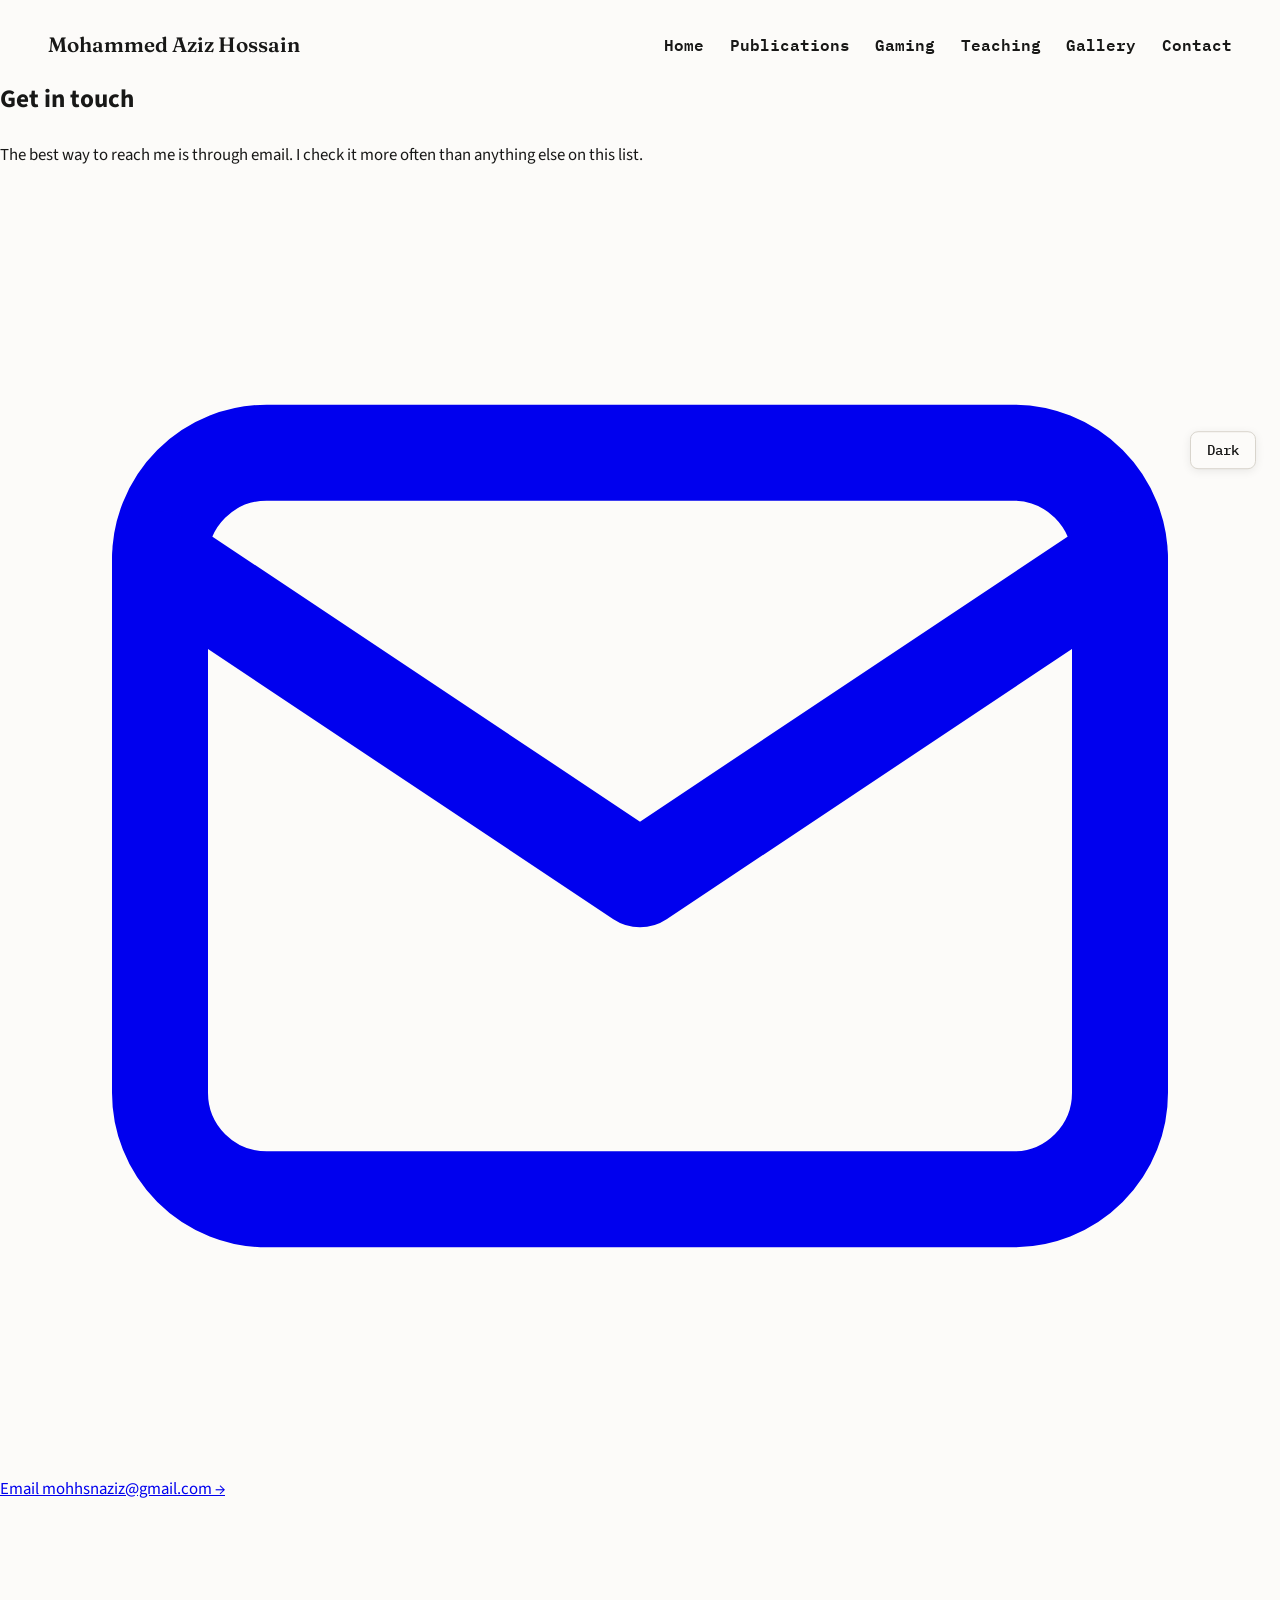
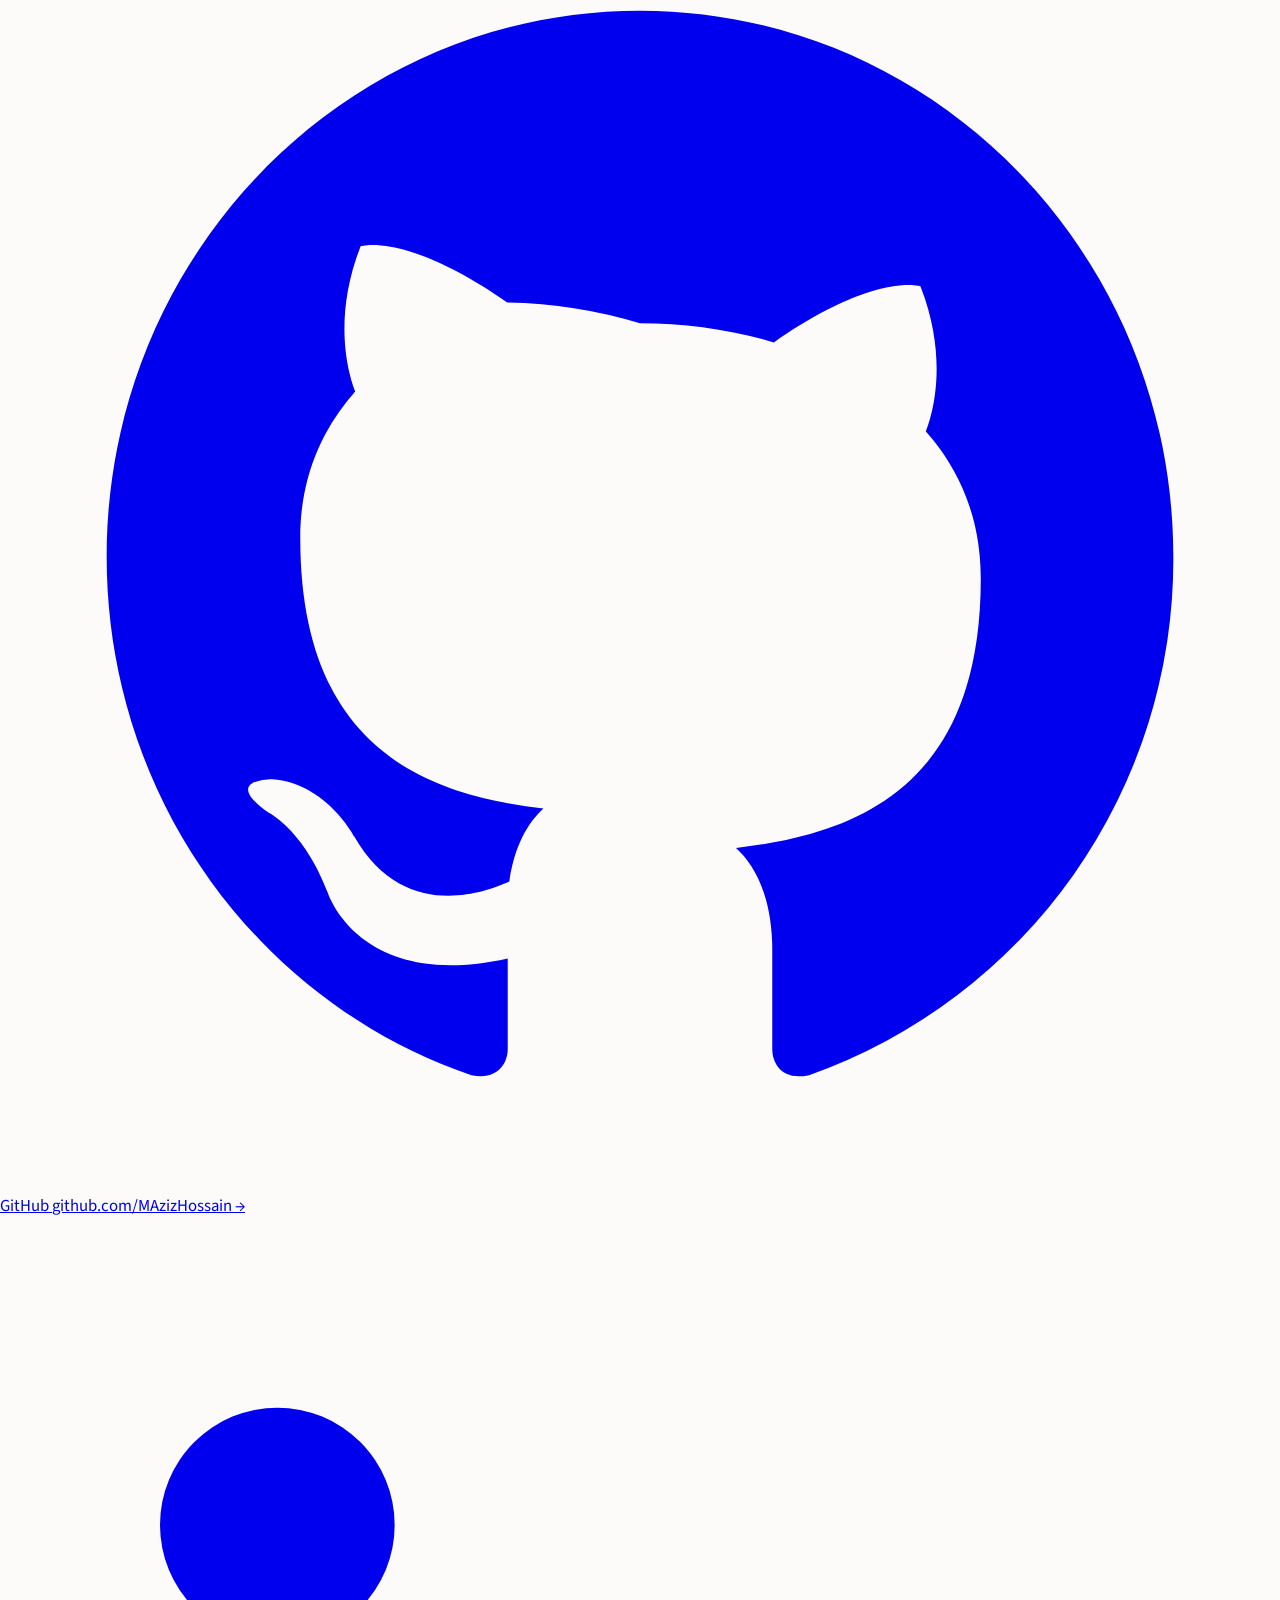
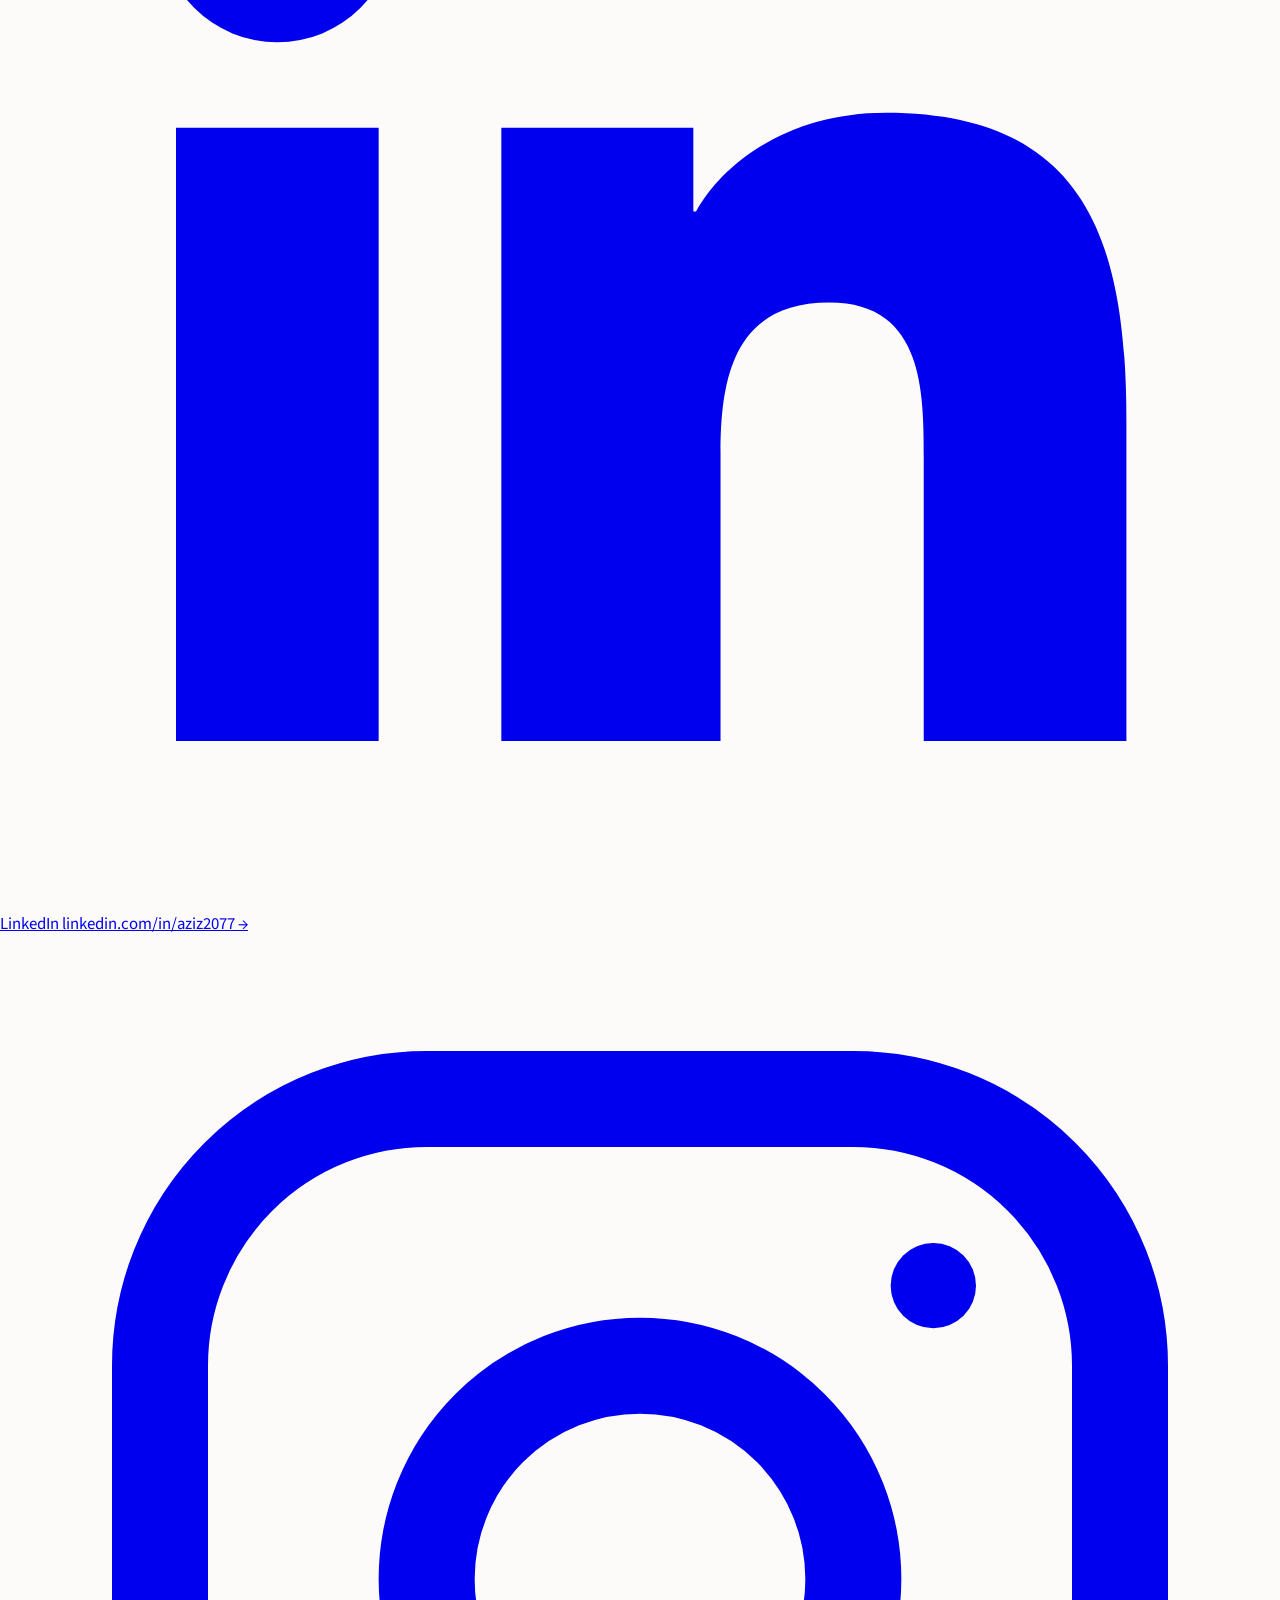
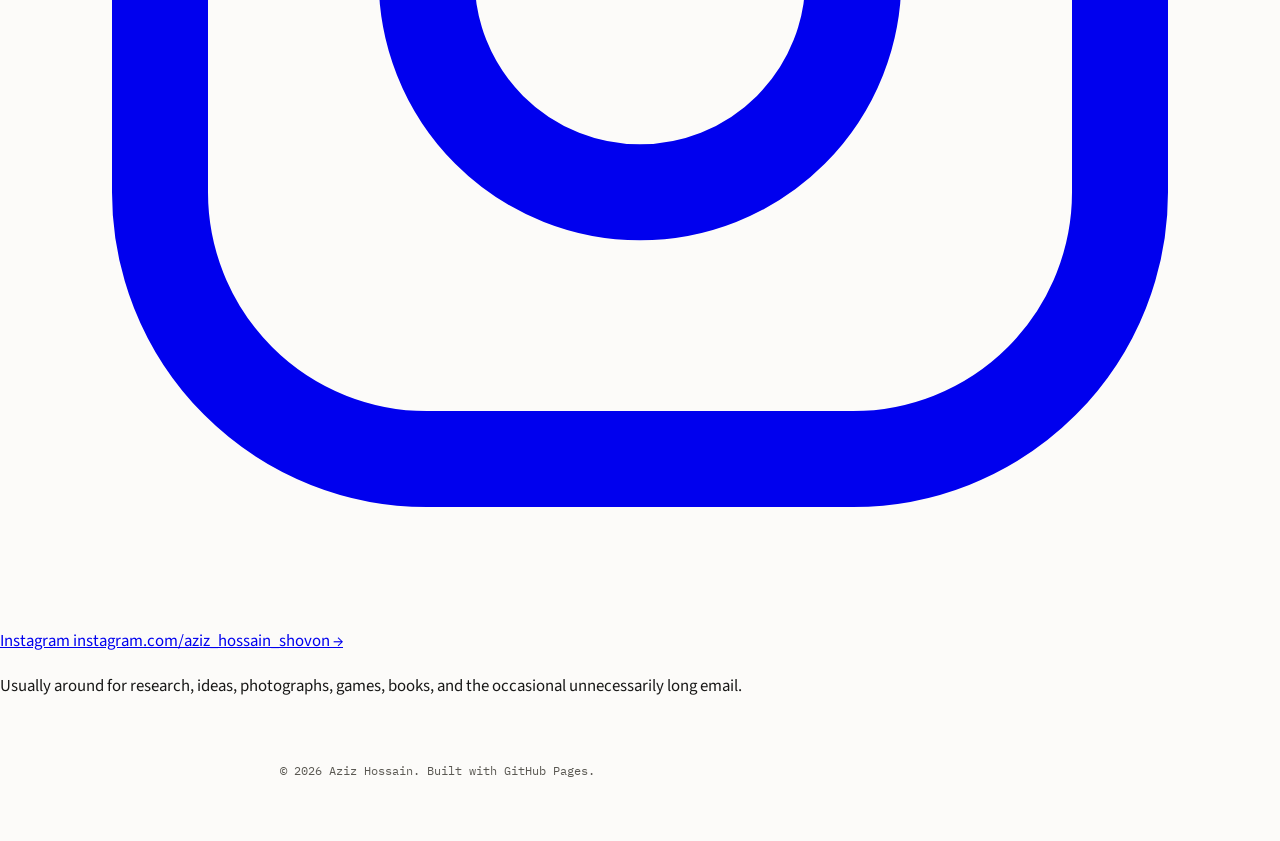
==== commit 2f15f045: "Refactor contact.html with new layout and links Updated the contact page with improved structure and" ====
--- a/contact.html
+++ b/contact.html
@@ -1,51 +1,345 @@
 <!DOCTYPE html>
 <html lang="en">
+
 <head>
-<meta charset="UTF-8">
-<meta name="viewport" content="width=device-width, initial-scale=1.0">
-<title>Contact — Mohammed Aziz Hossain</title>
-<meta name="description" content="Get in touch.">
-<link rel="preconnect" href="https://fonts.googleapis.com">
-<link rel="preconnect" href="https://fonts.gstatic.com" crossorigin>
-<link href="https://fonts.googleapis.com/css2?family=Fraunces:ital,wght@0,400;0,600;1,500&family=IBM+Plex+Mono:wght@400;500&family=IBM+Plex+Sans:wght@400;500;600&display=swap" rel="stylesheet">
-<link rel="stylesheet" href="style.css">
+
+  <meta charset="UTF-8">
+
+  <meta
+    name="viewport"
+    content="width=device-width, initial-scale=1.0"
+  >
+
+  <title>Contact — Mohammed Aziz Hossain</title>
+
+  <meta
+    name="description"
+    content="Get in touch with Mohammed Aziz Hossain."
+  >
+
+  <!-- Fonts -->
+  <link rel="preconnect" href="https://fonts.googleapis.com">
+
+  <link
+    rel="preconnect"
+    href="https://fonts.gstatic.com"
+    crossorigin
+  >
+
+  <link
+    href="https://fonts.googleapis.com/css2?family=Fraunces:ital,wght@0,400;0,600;1,500&family=IBM+Plex+Mono:wght@400;500;600&family=Source+Sans+3:wght@400;500;600;700&display=swap"
+    rel="stylesheet"
+  >
+
+  <link
+    rel="stylesheet"
+    href="style.css"
+  >
+
 </head>
+
+
 <body>
 
-<a class="skip-link" href="#main">Skip to content</a>
-
-<header class="sidebar" id="site-header"></header>
-
-<main id="main" class="content">
-
-  <h1 class="page-title">Get in touch</h1>
-  <p class="page-intro">The best way to reach me is through email. I check it
-    more often than anything else on this list.</p>
-
-  <!-- Replace with your real links -->
-  <ul class="contact-list">
-    <li>
-      <span class="label">Email</span>
-      <a href="mailto:you@example.com">mohhsnaziz@gmail.com</a>
-    </li>
-    <li>
-      <span class="label">GitHub</span>
-      <a href="https://github.com/MAzizHossain">Github</a>
-    </li>
-    <li>
-      <span class="label">LinkedIn</span>
-      <a href="https://www.linkedin.com/in/aziz2077/">Linkedin</a>
-    </li>
-    <li>
-      <span class="label">Instagram</span>
-      <a href="https://www.instagram.com/aziz_hossain_shovon/">Instagram</a>
-    </li>
-  </ul>
+<a
+  class="skip-link"
+  href="#main"
+>
+  Skip to content
+</a>
+
+
+<!-- =====================================================
+     Header
+     ===================================================== -->
+
+<header
+  class="sidebar"
+  id="site-header"
+></header>
+
+
+<!-- =====================================================
+     Main Content
+     ===================================================== -->
+
+<main
+  id="main"
+  class="contact-page"
+>
+
+  <!-- Introduction -->
+
+  <section
+    class="contact-intro"
+    aria-labelledby="contact-heading"
+  >
+
+    <h1 id="contact-heading">
+      Get in touch
+    </h1>
+
+    <p>
+      The best way to reach me is through email.
+      I check it more often than anything else on this list.
+    </p>
+
+  </section>
+
+
+  <!-- ===================================================
+       Contact Links
+       =================================================== -->
+
+  <section
+    class="contact-links"
+    aria-label="Contact and social links"
+  >
+
+
+    <!-- Email -->
+
+    <a
+      class="contact-item"
+      href="mailto:mohhsnaziz@gmail.com"
+    >
+
+      <span class="contact-icon" aria-hidden="true">
+
+        <svg
+          viewBox="0 0 24 24"
+          fill="none"
+          stroke="currentColor"
+          stroke-width="1.8"
+          stroke-linecap="round"
+          stroke-linejoin="round"
+        >
+
+          <rect
+            x="3"
+            y="5"
+            width="18"
+            height="14"
+            rx="2"
+          ></rect>
+
+          <polyline
+            points="3,7 12,13 21,7"
+          ></polyline>
+
+        </svg>
+
+      </span>
+
+      <span class="contact-item-content">
+
+        <span class="contact-item-label">
+          Email
+        </span>
+
+        <span class="contact-item-value">
+          mohhsnaziz@gmail.com
+        </span>
+
+      </span>
+
+      <span
+        class="contact-item-arrow"
+        aria-hidden="true"
+      >
+        →
+      </span>
+
+    </a>
+
+
+    <!-- GitHub -->
+
+    <a
+      class="contact-item"
+      href="https://github.com/MAzizHossain"
+      target="_blank"
+      rel="noopener noreferrer"
+    >
+
+      <span class="contact-icon" aria-hidden="true">
+
+        <svg
+          viewBox="0 0 24 24"
+          fill="currentColor"
+        >
+
+          <path
+            d="M12 2C6.48 2 2 6.58 2 12.24c0 4.53 2.87 8.37 6.84 9.72.5.1.68-.23.68-.49v-1.7c-2.78.62-3.37-1.22-3.37-1.22-.45-1.19-1.11-1.51-1.11-1.51-.91-.64.07-.63.07-.63 1 .07 1.53 1.07 1.53 1.07.89 1.56 2.34 1.11 2.91.85.09-.66.35-1.11.64-1.37-2.22-.26-4.56-1.14-4.56-5.07 0-1.12.39-2.03 1.03-2.75-.1-.26-.45-1.31.1-2.72 0 0 .84-.28 2.75 1.05A9.15 9.15 0 0 1 12 7.86c.85 0 1.71.12 2.51.36 1.91-1.33 2.75-1.05 2.75-1.05.55 1.41.2 2.46.1 2.72.64.72 1.03 1.63 1.03 2.75 0 3.94-2.35 4.8-4.59 5.06.36.32.68.94.68 1.9v1.87c0 .27.18.6.69.49A10.25 10.25 0 0 0 22 12.24C22 6.58 17.52 2 12 2Z"
+          ></path>
+
+        </svg>
+
+      </span>
+
+      <span class="contact-item-content">
+
+        <span class="contact-item-label">
+          GitHub
+        </span>
+
+        <span class="contact-item-value">
+          github.com/MAzizHossain
+        </span>
+
+      </span>
+
+      <span
+        class="contact-item-arrow"
+        aria-hidden="true"
+      >
+        →
+      </span>
+
+    </a>
+
+
+    <!-- LinkedIn -->
+
+    <a
+      class="contact-item"
+      href="https://www.linkedin.com/in/aziz2077/"
+      target="_blank"
+      rel="noopener noreferrer"
+    >
+
+      <span class="contact-icon" aria-hidden="true">
+
+        <svg
+          viewBox="0 0 24 24"
+          fill="currentColor"
+        >
+
+          <path
+            d="M5.2 3.5A2.2 2.2 0 1 1 5.2 7.9 2.2 2.2 0 0 1 5.2 3.5ZM3.3 9.5h3.8V21H3.3V9.5ZM9.4 9.5H13v1.57h.05c.5-.9 1.73-1.85 3.56-1.85 3.81 0 4.51 2.51 4.51 5.78V21h-3.8v-5.32c0-1.27-.02-2.9-1.77-2.9-1.77 0-2.04 1.38-2.04 2.81V21H9.4V9.5Z"
+          ></path>
+
+        </svg>
+
+      </span>
+
+      <span class="contact-item-content">
+
+        <span class="contact-item-label">
+          LinkedIn
+        </span>
+
+        <span class="contact-item-value">
+          linkedin.com/in/aziz2077
+        </span>
+
+      </span>
+
+      <span
+        class="contact-item-arrow"
+        aria-hidden="true"
+      >
+        →
+      </span>
+
+    </a>
+
+
+    <!-- Instagram -->
+
+    <a
+      class="contact-item"
+      href="https://www.instagram.com/aziz_hossain_shovon/"
+      target="_blank"
+      rel="noopener noreferrer"
+    >
+
+      <span class="contact-icon" aria-hidden="true">
+
+        <svg
+          viewBox="0 0 24 24"
+          fill="none"
+          stroke="currentColor"
+          stroke-width="1.8"
+          stroke-linecap="round"
+          stroke-linejoin="round"
+        >
+
+          <rect
+            x="3"
+            y="3"
+            width="18"
+            height="18"
+            rx="5"
+          ></rect>
+
+          <circle
+            cx="12"
+            cy="12"
+            r="4"
+          ></circle>
+
+          <circle
+            cx="17.5"
+            cy="6.5"
+            r="0.8"
+            fill="currentColor"
+            stroke="none"
+          ></circle>
+
+        </svg>
+
+      </span>
+
+      <span class="contact-item-content">
+
+        <span class="contact-item-label">
+          Instagram
+        </span>
+
+        <span class="contact-item-value">
+          instagram.com/aziz_hossain_shovon
+        </span>
+
+      </span>
+
+      <span
+        class="contact-item-arrow"
+        aria-hidden="true"
+      >
+        →
+      </span>
+
+    </a>
+
+
+  </section>
+
+
+  <!-- Closing note -->
+
+  <p class="contact-note">
+    Usually around for research, ideas, photographs,
+    games, books, and the occasional unnecessarily
+    long email.
+  </p>
+
 
 </main>
 
-<footer class="site-footer" id="site-footer"></footer>
+
+<!-- =====================================================
+     Footer
+     ===================================================== -->
+
+<footer
+  class="site-footer"
+  id="site-footer"
+></footer>
+
 
 <script src="script.js"></script>
+
 </body>
+
 </html>
--- a/style.css
+++ b/style.css
@@ -1,53 +1,44 @@
 /* =========================================================
-   Design tokens
+   ROOT / THEME
    ========================================================= */
 
 :root {
-  --paper: #EEF1EC;
-  --surface: #E3E8E0;
-  --ink: #1B2430;
-  --ink-soft: #57616C;
-  --teal: #2E6F6A;
-  --teal-dark: #1F4E4A;
-  --rust: #C1622D;
-  --line: #CBD3CB;
-
-  --font-display: "Fraunces", Georgia, serif;
-  --font-body: "IBM Plex Sans", -apple-system, Segoe UI, sans-serif;
-  --font-mono: "IBM Plex Mono", ui-monospace, Menlo, monospace;
-
-  --maxw: 980px;
-  --radius: 3px;
-  --speed: 150ms;
-}
-
-
-/* =========================================================
-   Dark theme
-   ========================================================= */
-
-:root[data-theme="dark"] {
-  --paper: #15181B;
-  --surface: #1E2225;
-  --ink: #E7E9E6;
-  --ink-soft: #A8AFA9;
-  --teal: #4FA79F;
-  --teal-dark: #7ED9CE;
-  --rust: #E3966B;
-  --line: #2A2E31;
-}
-
-
-/* =========================================================
-   Reset & base
-   ========================================================= */
-
-* {
+  --font-display: 'Fraunces', serif;
+  --font-sans: 'Source Sans 3', sans-serif;
+  --font-mono: 'IBM Plex Mono', monospace;
+
+  --paper: #fcfbf9;
+  --surface: #f4f2ed;
+  --line: #d8d4cc;
+
+  --ink: #181817;
+  --ink-soft: #5a5852;
+
+  --radius: 8px;
+}
+
+[data-theme="dark"] {
+  --paper: #16181a;
+  --surface: #202326;
+  --line: #353a3f;
+
+  --ink: #f1f2f3;
+  --ink-soft: #a9afb5;
+}
+
+
+/* =========================================================
+   GLOBAL
+   ========================================================= */
+
+*,
+*::before,
+*::after {
   box-sizing: border-box;
 }
 
 html {
-  scroll-behavior: smooth;
+  background: var(--paper);
 }
 
 body {
@@ -56,1487 +47,1599 @@
   background: var(--paper);
   color: var(--ink);
 
-  font-family: var(--font-body);
-  font-size: 1.0625rem;
+  font-family: var(--font-sans);
+
+  font-size: 1.05rem;
+
+  line-height: 1.65;
+}
+
+img {
+  max-width: 100%;
+}
+
+
+/* =========================================================
+   ACCESSIBILITY
+   ========================================================= */
+
+.skip-link {
+  position: absolute;
+
+  top: -100px;
+  left: 1rem;
+
+  z-index: 1000;
+
+  background: var(--ink);
+  color: var(--paper);
+
+  padding: 0.5rem 1rem;
+
+  border-radius: var(--radius);
+}
+
+.skip-link:focus {
+  top: 1rem;
+}
+
+.sr-only {
+  position: absolute;
+
+  width: 1px;
+  height: 1px;
+
+  padding: 0;
+  margin: -1px;
+
+  overflow: hidden;
+
+  clip: rect(0, 0, 0, 0);
+
+  white-space: nowrap;
+
+  border: 0;
+}
+
+
+/* =========================================================
+   TOP HEADER
+   ========================================================= */
+
+.sidebar {
+  position: relative;
+
+  width: 100%;
+
+  margin: 0;
+
+  padding: 2rem 3rem 0;
+
+  display: flex;
+
+  align-items: center;
+  justify-content: space-between;
+
+  z-index: 50;
+}
+
+
+/* =========================================================
+   WORDMARK
+   ========================================================= */
+
+.sidebar-top {
+  flex-shrink: 0;
+}
+
+.wordmark {
+  display: block;
+
+  color: var(--ink);
+
+  font-family: var(--font-display);
+
+  font-size: 1.3rem;
+
+  font-weight: 600;
+
+  line-height: 1.2;
+
+  text-decoration: none;
+
+  white-space: nowrap;
+}
+
+.wordmark:hover,
+.wordmark:focus {
+  color: var(--ink);
+
+  text-decoration: none;
+}
+
+
+/* =========================================================
+   DESKTOP NAVIGATION
+   ========================================================= */
+
+.nav-links {
+  display: flex;
+
+  flex-direction: row;
+
+  align-items: center;
+
+  justify-content: flex-end;
+
+  gap: 1.6rem;
+
+  margin-left: auto;
+
+  font-family: var(--font-mono);
+
+  font-size: 1rem;
+}
+
+.nav-links a {
+  color: var(--ink);
+
+  font-weight: 600;
+
+  text-decoration: none;
+
+  white-space: nowrap;
+
+  transition: none;
+}
+
+
+/*
+   Keep navigation the same color in every state.
+*/
+
+.nav-links a:link,
+.nav-links a:visited,
+.nav-links a:hover,
+.nav-links a:active,
+.nav-links a.active {
+  color: var(--ink);
+}
+
+.nav-links a:hover {
+  text-decoration: underline;
+}
+
+
+/* Hamburger hidden on desktop */
+
+.nav-toggle {
+  display: none;
+}
+
+
+/* =========================================================
+   MAIN CONTENT
+   ========================================================= */
+
+.content {
+  width: 100%;
+
+  max-width: 48rem;
+
+  margin: 0 auto;
+
+  padding: 4rem 1.5rem;
+}
+
+
+/* =========================================================
+   HERO
+   ========================================================= */
+
+.hero {
+  display: flex;
+
+  align-items: flex-start;
+
+  gap: 3rem;
+
+  margin-bottom: 4rem;
+}
+
+
+/* =========================================================
+   PROFILE COLUMN
+   ========================================================= */
+
+.hero-photo {
+  flex: 0 0 14rem;
+
+  width: 14rem;
+
+  display: flex;
+
+  flex-direction: column;
+
+  align-items: center;
+}
+
+
+/* =========================================================
+   PROFILE IMAGE
+   ========================================================= */
+
+.profile-photo {
+  display: block;
+
+  width: 14rem;
+
+  height: 14rem;
+
+  border-radius: 50%;
+
+  object-fit: cover;
+
+  border: 1px solid var(--line);
+}
+
+
+/* =========================================================
+   PROFILE LINKS
+   2 × 2
+   ========================================================= */
+
+.hero-links {
+  display: grid;
+
+  grid-template-columns:
+    repeat(2, minmax(0, 1fr));
+
+  gap: 0.5rem 0.8rem;
+
+  width: 100%;
+
+  margin-top: 1rem;
+
+  font-family: var(--font-mono);
+
+  font-size: 0.8rem;
+
+  text-align: center;
+}
+
+.hero-links a {
+  color: var(--ink);
+
+  font-weight: 600;
+
+  text-decoration: none;
+
+  white-space: nowrap;
+
+  transition: none;
+}
+
+.hero-links a:link,
+.hero-links a:visited,
+.hero-links a:hover,
+.hero-links a:active {
+  color: var(--ink);
+}
+
+.hero-links a:hover {
+  text-decoration: underline;
+}
+
+
+/* =========================================================
+   HERO TEXT
+   ========================================================= */
+
+.hero-text {
+  flex: 1;
+
+  min-width: 0;
+}
+
+.hero-name {
+  margin: 0 0 0.6rem;
+
+  color: var(--ink);
+
+  font-family: var(--font-display);
+
+  font-size: 2.5rem;
+
+  font-weight: 600;
+
+  line-height: 1.15;
+}
+
+.hero-tagline {
+  margin-top: 0;
+
+  color: var(--ink-soft);
+
+  font-size: 1.15rem;
+
+  font-style: italic;
+
+  line-height: 1.5;
+}
+
+
+/* =========================================================
+   EXPLORE SECTION
+   ========================================================= */
+
+.section-label {
+  margin: 0 0 1.5rem;
+
+  padding-bottom: 0.5rem;
+
+  border-bottom: 1px solid var(--line);
+
+  color: var(--ink);
+
+  font-family: var(--font-display);
+
+  font-size: 1.6rem;
+
+  font-weight: 600;
+
+  line-height: 1.2;
+}
+
+
+/* =========================================================
+   ROWS
+   ========================================================= */
+
+.row-list {
+  width: 100%;
+}
+
+.row {
+  margin-bottom: 1.5rem;
+}
+
+.row-head {
+  display: flex;
+
+  align-items: baseline;
+
+  justify-content: space-between;
+
+  gap: 1rem;
+}
+
+.row-title a {
+  color: var(--ink);
+
+  font-family: var(--font-sans);
+
+  font-size: 1.15rem;
+
+  font-weight: 700;
+
+  text-decoration: none;
+
+  transition: none;
+}
+
+.row-title a:link,
+.row-title a:visited,
+.row-title a:hover,
+.row-title a:active {
+  color: var(--ink);
+}
+
+.row-title a:hover {
+  text-decoration: underline;
+}
+
+.row-desc {
+  margin: 0.2rem 0 0;
+
+  color: var(--ink-soft);
+
+  font-size: 0.98rem;
+
   line-height: 1.6;
-
-  -webkit-font-smoothing: antialiased;
+}
+
+
+/* =========================================================
+   YEAR HEADINGS
+   ========================================================= */
+
+.year-heading {
+  margin: 2rem 0 0.75rem;
+
+  color: var(--ink);
+
+  font-family: var(--font-display);
+
+  font-size: 1.4rem;
+
+  font-weight: 600;
+}
+
+
+/* =========================================================
+   ROW META
+   ========================================================= */
+
+.row-meta {
+  color: var(--ink-soft);
+
+  font-family: var(--font-mono);
+
+  font-size: 0.75rem;
+}
+
+.row-links {
+  margin-top: 0.4rem;
+}
+
+.row-links a {
+  color: var(--ink);
+
+  font-family: var(--font-mono);
+
+  font-size: 0.75rem;
+
+  font-weight: 500;
+
+  text-decoration: underline;
+}
+
+
+/* =========================================================
+   PUBLICATION ERROR
+   ========================================================= */
+
+.publication-error {
+  color: var(--ink-soft);
+
+  font-size: 0.95rem;
+}
+
+
+/* =========================================================
+   NEWS / CURRENT PROGRESS
+   DESKTOP: LEFT / VERTICALLY CENTERED
+   ========================================================= */
+
+.side-updates {
+  position: fixed;
+
+  left: 0;
+
+  top: 50%;
+
+  transform: translateY(-50%);
+
+  z-index: 60;
+
+  width: 15rem;
+
+  max-width: 42vw;
+
+  overflow: visible;
+
+  background: var(--paper);
+
+  border: 1px solid var(--line);
+
+  border-left: none;
+
+  border-radius:
+    0
+    var(--radius)
+    var(--radius)
+    0;
+
+  box-shadow:
+    3px 0 16px rgba(0, 0, 0, 0.08);
+}
+
+
+/* =========================================================
+   NEWS INNER SCROLL
+   ========================================================= */
+
+.side-updates-content {
+  max-height: 80vh;
+
+  overflow-y: auto;
+}
+
+
+/* =========================================================
+   NEWS PANELS
+   ========================================================= */
+
+.side-updates .info-panel + .info-panel {
+  border-top: 1px solid var(--line);
+}
+
+
+/* =========================================================
+   NEWS HEADERS
+   ========================================================= */
+
+.side-updates .info-toggle {
+  display: block;
+
+  width: 100%;
+
+  padding: 1.1rem 1.35rem;
+
+  background: none;
+
+  border: none;
+
+  color: var(--ink);
+
+  font-family: var(--font-display);
+
+  font-size: 1.15rem;
+
+  font-weight: 600;
+
+  line-height: 1.3;
+
+  text-align: left;
+
+  cursor: pointer;
+}
+
+
+/*
+   No color change when clicked / opened.
+*/
+
+.side-updates .info-toggle:hover,
+.side-updates .info-toggle:focus,
+.side-updates .info-toggle[aria-expanded="true"] {
+  color: var(--ink);
+
+  background: transparent;
+}
+
+
+/* =========================================================
+   NEWS CONTENT
+   ========================================================= */
+
+.side-updates .info-content {
+  padding: 0 1.35rem 1.25rem;
+}
+
+.side-updates .news-date {
+  display: block;
+
+  margin-bottom: 0.4rem;
+
+  color: var(--ink-soft);
+
+  font-family: var(--font-mono);
+
+  font-size: 0.75rem;
+}
+
+.side-updates .news-text,
+.side-updates .status-text {
+  margin: 0;
+
+  color: var(--ink-soft);
+
+  font-size: 0.9rem;
+
+  line-height: 1.5;
+}
+
+
+/* =========================================================
+   THEME BUTTON
+   DESKTOP: RIGHT / PARALLEL TO NEWS
+   ========================================================= */
+
+.theme-tab {
+  position: fixed;
+
+  right: 1.5rem;
+
+  top: 50%;
+
+  transform: translateY(-50%);
+
+  z-index: 80;
+
+  padding: 0.55rem 1rem;
+
+  background: var(--paper);
+
+  color: var(--ink);
+
+  border: 1px solid var(--line);
+
+  border-radius: var(--radius);
+
+  font-family: var(--font-mono);
+
+  font-size: 0.85rem;
+
+  font-weight: 500;
+
+  cursor: pointer;
+
+  box-shadow:
+    0 2px 10px rgba(0, 0, 0, 0.08);
 
   transition:
-    background-color 200ms ease,
-    color 200ms ease;
-}
+    background-color 150ms ease,
+    color 150ms ease;
+}
+
+.theme-tab:hover {
+  background: var(--surface);
+
+  color: var(--ink);
+}
+
+
+/* =========================================================
+   GALLERY
+   ========================================================= */
+
+.gallery-grid {
+  display: grid;
+
+  grid-template-columns:
+    repeat(2, minmax(0, 1fr));
+
+  gap: 1.5rem;
+
+  width: 100%;
+}
+
+.gallery-item {
+  min-width: 0;
+}
+
+
+/*
+   Controlled gallery thumbnail size.
+*/
+
+.gallery-item img {
+  display: block;
+
+  width: 100%;
+
+  max-width: 100%;
+
+  height: 18rem;
+
+  object-fit: cover;
+
+  border: 1px solid var(--line);
+
+  border-radius: var(--radius);
+
+  cursor: pointer;
+}
+
+
+/* =========================================================
+   GALLERY YEAR / GUESS
+   ========================================================= */
+
+.gallery-year {
+  color: var(--ink-soft);
+
+  font-family: var(--font-mono);
+
+  font-size: 0.75rem;
+}
+
+.guess-year {
+  color: var(--ink);
+
+  background: transparent;
+
+  border: none;
+
+  padding: 0;
+
+  font-family: var(--font-mono);
+
+  font-size: 0.75rem;
+
+  cursor: pointer;
+}
+
+.guess-year:hover {
+  text-decoration: underline;
+}
+
+
+/* =========================================================
+   LIGHTBOX
+   ========================================================= */
 
 body.lightbox-open {
   overflow: hidden;
 }
 
-h1,
-h2,
-h3 {
-  font-family: var(--font-display);
-  color: var(--ink);
-  margin: 0;
-}
-
-p {
-  margin: 0 0 1rem;
-  max-width: 62ch;
-}
-
-a {
-  color: var(--teal-dark);
-
-  text-decoration-thickness: 1px;
-  text-underline-offset: 2px;
-}
-
-a:hover {
-  color: var(--rust);
-}
-
-img,
-svg {
-  max-width: 100%;
+#lightbox {
+  position: fixed;
+
+  inset: 0;
+
+  z-index: 200;
+
+  display: flex;
+
+  align-items: center;
+
+  justify-content: center;
+
+  padding: 2rem;
+
+  background: rgba(0, 0, 0, 0.82);
+
+  opacity: 0;
+
+  transition: opacity 160ms ease;
+}
+
+#lightbox.active {
+  opacity: 1;
+}
+
+#lightbox[hidden] {
+  display: none;
+}
+
+#lightbox-image {
   display: block;
-}
-
-
-/* =========================================================
-   Accessibility
-   ========================================================= */
-
-.sr-only {
+
+  width: auto;
+
+  height: auto;
+
+  max-width: 90vw;
+
+  max-height: 85vh;
+
+  object-fit: contain;
+
+  border-radius: var(--radius);
+}
+
+.lightbox-close {
   position: absolute;
 
-  width: 1px;
-  height: 1px;
-
-  padding: 0;
-  margin: -1px;
-
-  overflow: hidden;
-
-  clip: rect(0, 0, 0, 0);
-
-  white-space: nowrap;
-
-  border: 0;
-}
-
-.skip-link {
-  position: absolute;
-
-  left: -999px;
-  top: 0;
-
-  background: var(--ink);
-  color: var(--paper);
-
-  padding: 0.6rem 1rem;
-
-  z-index: 100;
-}
-
-.skip-link:focus {
-  left: 0.5rem;
-  top: 0.5rem;
-}
-
-a:focus-visible,
-button:focus-visible,
-.gallery-item img:focus-visible {
-  outline: 2px solid var(--teal);
-  outline-offset: 2px;
-}
-
-@media (prefers-reduced-motion: reduce) {
-
-  *,
-  *::before,
-  *::after {
-    animation-duration: 0.01ms !important;
-    animation-iteration-count: 1 !important;
-    transition-duration: 0.01ms !important;
-    scroll-behavior: auto !important;
-  }
-
-}
-
-
-/* =========================================================
-   Top navigation
-   ========================================================= */
-
-.sidebar {
-  position: sticky;
-
-  top: 0;
-
+  top: 1rem;
+
+  right: 1rem;
+
+  width: 2.5rem;
+
+  height: 2.5rem;
+
+  border: 1px solid rgba(255, 255, 255, 0.35);
+
+  border-radius: 50%;
+
+  background: rgba(0, 0, 0, 0.25);
+
+  color: white;
+
+  font-size: 1.4rem;
+
+  cursor: pointer;
+}
+
+.lightbox-close:hover {
+  background: rgba(255, 255, 255, 0.15);
+}
+
+
+/* =========================================================
+   FOOTER
+   ========================================================= */
+
+.site-footer {
   width: 100%;
 
-  display: flex;
-  flex-direction: column;
-
-  gap: 0;
-
-  padding: 1.1rem 1.5rem;
-
-  border-bottom: 1px solid var(--line);
-
-  background: var(--paper);
-
-  z-index: 50;
-}
-
-.sidebar-top {
-  display: flex;
-
-  align-items: center;
-
-  justify-content: space-between;
-}
-
-.wordmark {
-  font-family: var(--font-display);
-
-  font-weight: 600;
-
-  font-size: 1.15rem;
-
-  color: var(--ink);
-
-  text-decoration: none;
-
-  line-height: 1.3;
-}
-
-.wordmark:hover {
-  color: var(--teal-dark);
-}
-
-
-/* =========================================================
-   Theme button
-   ========================================================= */
-
-.theme-tab {
-  position: fixed;
-
-  top: 50%;
-  right: 0;
-
-  transform: translateY(-50%);
-
-  z-index: 60;
-
-  background: var(--paper);
-
-  border: 1px solid var(--line);
-  border-right: none;
-
-  border-radius:
-    var(--radius)
-    0
-    0
-    var(--radius);
+  max-width: 48rem;
+
+  margin: 0 auto;
+
+  padding:
+    2rem
+    1.5rem
+    3rem;
 
   color: var(--ink-soft);
 
-  font-family: var(--font-body);
-
-  font-size: 0.8rem;
-
-  font-weight: 500;
-
-  letter-spacing: 0.02em;
-
-  cursor: pointer;
-
-  padding: 0.85rem 0.5rem;
-
-  writing-mode: vertical-rl;
-
-  text-orientation: mixed;
-
-  transition:
-    padding-right 150ms ease,
-    color 150ms ease,
-    background-color 200ms ease,
-    border-color 200ms ease;
-}
-
-.theme-tab:hover {
-  color: var(--ink);
-
-  background: var(--surface);
-
-  border-color: var(--ink-soft);
-
-  padding-right: 0.75rem;
-}
-
-.theme-tab:focus-visible {
-  outline: 2px solid var(--teal);
-  outline-offset: 2px;
-}
-
-
-/* =========================================================
-   Mobile navigation
-   ========================================================= */
-
-.nav-toggle {
-  display: flex;
-
-  width: 2.1rem;
-  height: 2.1rem;
-
-  padding: 0;
-
-  border: none;
-
-  background: none;
-
-  cursor: pointer;
-
-  flex-direction: column;
-
-  justify-content: center;
-
-  align-items: center;
-
-  gap: 4px;
-}
-
-.nav-toggle span {
-  display: block;
-
-  width: 22px;
-  height: 2px;
-
-  background: var(--ink);
-
-  border-radius: 1px;
-}
-
-.nav-links {
-  display: none;
-
-  flex-direction: column;
-
-  gap: 0.1rem;
-
-  position: absolute;
-
-  top: 100%;
-
-  left: 0;
-  right: 0;
-
-  background: var(--paper);
-
-  border-bottom: 1px solid var(--line);
-
-  padding:
-    0.5rem
-    1.5rem
-    1.25rem;
-}
-
-.nav-links.open {
-  display: flex;
-}
-
-.nav-links a {
-  color: var(--ink-soft);
-
-  text-decoration: none;
-
-  font-size: 0.95rem;
-
-  font-weight: 500;
-
-  padding: 0.6rem 0;
-
-  border-bottom: 1px solid transparent;
-
-  transition:
-    border-color var(--speed) ease,
-    color var(--speed) ease;
-}
-
-.nav-links a:hover {
-  color: var(--ink);
-}
-
-.nav-links a.active {
-  color: var(--ink);
-
-  font-weight: 600;
-
-  border-bottom-color: var(--teal);
-}
-
-.nav-links a.active[data-section="gaming"] {
-  border-bottom-color: var(--rust);
-}
-
-
-/* =========================================================
-   Desktop navigation
-   ========================================================= */
-
-@media (min-width: 701px) {
+  font-family: var(--font-mono);
+
+  font-size: 0.75rem;
+}
+
+
+/* =========================================================
+   MOBILE
+   ========================================================= */
+
+@media (max-width: 700px) {
+
+  /* -------------------------------------------------------
+     HEADER
+     ------------------------------------------------------- */
 
   .sidebar {
-    flex-direction: row;
-
-    align-items: center;
-
-    justify-content: space-between;
+    width: 100%;
+
+    margin: 0;
 
     padding:
       1.25rem
-      3.25rem;
-  }
+      1.25rem
+      0;
+
+    display: block;
+  }
+
+  .sidebar-top {
+    display: flex;
+
+    align-items: center;
+
+    justify-content: space-between;
+  }
+
+  .wordmark {
+    font-size: 1.15rem;
+  }
+
+
+  /* -------------------------------------------------------
+     MOBILE MENU BUTTON
+     ------------------------------------------------------- */
 
   .nav-toggle {
+    display: flex;
+
+    flex-direction: column;
+
+    align-items: center;
+
+    justify-content: center;
+
+    gap: 4px;
+
+    width: 2.25rem;
+
+    height: 2.25rem;
+
+    padding: 0;
+
+    background: transparent;
+
+    border: 1px solid var(--line);
+
+    border-radius: var(--radius);
+
+    cursor: pointer;
+  }
+
+  .nav-toggle span:not(.sr-only) {
+    display: block;
+
+    width: 1rem;
+
+    height: 1px;
+
+    background: var(--ink);
+  }
+
+
+  /* -------------------------------------------------------
+     MOBILE NAV
+     ------------------------------------------------------- */
+
+  .nav-links {
     display: none;
-  }
-
-  .nav-links {
+
+    flex-direction: column;
+
+    align-items: flex-start;
+
+    gap: 0.75rem;
+
+    margin-top: 1rem;
+
+    padding: 1rem;
+
+    background: var(--paper);
+
+    border: 1px solid var(--line);
+
+    border-radius: var(--radius);
+  }
+
+  .nav-links.open {
     display: flex;
-
-    flex-direction: row;
-
-    gap: 2rem;
-
-    position: static;
-
-    background: none;
+  }
+
+  .nav-links a {
+    color: var(--ink);
+
+    font-size: 0.9rem;
+
+    font-weight: 600;
+  }
+
+
+  /* -------------------------------------------------------
+     MAIN CONTENT
+     ------------------------------------------------------- */
+
+  .content {
+    width: 100%;
+
+    padding:
+      3rem
+      1.25rem;
+  }
+
+
+  /* -------------------------------------------------------
+     HERO
+     ------------------------------------------------------- */
+
+  .hero {
+    flex-direction: column;
+
+    align-items: center;
+
+    gap: 1.75rem;
+
+    margin-bottom: 3rem;
+
+    text-align: center;
+  }
+
+  .hero-photo {
+    flex: 0 0 auto;
+
+    width: 14rem;
+  }
+
+  .profile-photo {
+    width: 14rem;
+
+    height: 14rem;
+  }
+
+
+  /* -------------------------------------------------------
+     PROFILE LINKS — 2 × 2
+     ------------------------------------------------------- */
+
+  .hero-links {
+    width: 14rem;
+
+    grid-template-columns:
+      repeat(2, minmax(0, 1fr));
+
+    gap: 0.5rem 0.75rem;
+
+    font-size: 0.78rem;
+  }
+
+
+  /* -------------------------------------------------------
+     HERO TEXT
+     ------------------------------------------------------- */
+
+  .hero-text {
+    width: 100%;
+  }
+
+  .hero-name {
+    font-size: 2.15rem;
+  }
+
+  .hero-tagline {
+    font-size: 1.05rem;
+  }
+
+
+  /* -------------------------------------------------------
+     EXPLORE
+     ------------------------------------------------------- */
+
+  .row-head {
+    display: block;
+  }
+
+  .section-label {
+    font-size: 1.5rem;
+  }
+
+
+  /* -------------------------------------------------------
+     GALLERY
+     ------------------------------------------------------- */
+
+  .gallery-grid {
+    grid-template-columns: 1fr;
+
+    gap: 1rem;
+  }
+
+  .gallery-item img {
+    width: 100%;
+
+    height: auto;
+
+    max-height: 24rem;
+
+    object-fit: cover;
+  }
+
+
+  /* -------------------------------------------------------
+     THEME BUTTON
+     ------------------------------------------------------- */
+
+  .theme-tab {
+    top: auto;
+
+    right: 0.75rem;
+
+    bottom: 1rem;
+
+    transform: none;
+
+    padding: 0.45rem 0.75rem;
+
+    font-size: 0.75rem;
+  }
+
+
+  /* -------------------------------------------------------
+     NEWS DRAWER
+     ------------------------------------------------------- */
+
+  .side-updates {
+    position: fixed;
+
+    left: 0;
+
+    top: 0;
+
+    transform: translateX(-100%);
+
+    width: min(17rem, 82vw);
+
+    max-width: none;
+
+    height: 100vh;
+
+    max-height: 100vh;
+
+    overflow: visible;
+
+    z-index: 90;
+
+    border-radius: 0;
+
+    border-top: none;
 
     border-bottom: none;
 
+    border-left: none;
+
+    transition:
+      transform 250ms ease;
+
+    box-shadow:
+      4px 0 18px rgba(0, 0, 0, 0.12);
+  }
+
+  .side-updates.updates-open {
+    transform: translateX(0);
+  }
+
+
+  /* -------------------------------------------------------
+     DRAWER CONTENT
+     ------------------------------------------------------- */
+
+  .side-updates-content {
+    height: 100vh;
+
+    max-height: 100vh;
+
+    overflow-y: auto;
+
+    padding-top: 1.5rem;
+  }
+
+  .side-updates .info-toggle {
+    padding:
+      0.9rem
+      1rem;
+
+    font-size: 1rem;
+  }
+
+  .side-updates .info-content {
+    padding:
+      0
+      1rem
+      1rem;
+  }
+
+  .side-updates .news-text,
+  .side-updates .status-text {
+    font-size: 0.85rem;
+  }
+
+
+  /* -------------------------------------------------------
+     DRAWER TOGGLE
+     ------------------------------------------------------- */
+
+  .updates-drawer-toggle {
+    display: flex;
+
+    position: absolute;
+
+    top: 50%;
+
+    left: 100%;
+
+    transform: translateY(-50%);
+
+    width: 2.5rem;
+
+    height: 3.2rem;
+
+    align-items: center;
+
+    justify-content: center;
+
     padding: 0;
-  }
-
-  .nav-links a {
-    padding:
-      0.2rem
+
+    border:
+      1px solid
+      var(--line);
+
+    border-left: none;
+
+    border-radius:
       0
-      0.35rem;
-  }
-
-}
-
-
-/* =========================================================
-   Main content
-   ========================================================= */
-
-.content {
-  max-width: var(--maxw);
-
+      var(--radius)
+      var(--radius)
+      0;
+
+    background: var(--paper);
+
+    color: var(--ink);
+
+    font-size: 1.25rem;
+
+    cursor: pointer;
+
+    box-shadow:
+      3px 0 12px rgba(0, 0, 0, 0.08);
+
+    z-index: 91;
+  }
+
+  .updates-drawer-toggle:hover {
+    color: var(--ink);
+
+    background: var(--surface);
+  }
+
+  .drawer-arrow-icon {
+    display: inline-block;
+
+    transition:
+      transform 250ms ease;
+  }
+
+
+  /* -------------------------------------------------------
+     FOOTER
+     ------------------------------------------------------- */
+
+  .site-footer {
+    padding-left: 1.25rem;
+
+    padding-right: 1.25rem;
+  }
+}
+
+
+/* =========================================================
+   VERY SMALL PHONES
+   ========================================================= */
+
+@media (max-width: 420px) {
+
+  .sidebar {
+    padding-left: 1rem;
+
+    padding-right: 1rem;
+  }
+
+  .content {
+    padding-left: 1rem;
+
+    padding-right: 1rem;
+  }
+
+  .hero-photo {
+    width: 12rem;
+  }
+
+  .profile-photo {
+    width: 12rem;
+
+    height: 12rem;
+  }
+
+  .hero-links {
+    width: 12rem;
+
+    font-size: 0.72rem;
+  }
+
+  .hero-name {
+    font-size: 1.9rem;
+  }
+
+  .theme-tab {
+    right: 0.6rem;
+
+    bottom: 0.75rem;
+  }
+}
+
+/* =========================================================
+   GALLERY PAGE
+   ========================================================= */
+
+.gallery-page {
+  width: 100%;
+  max-width: 64rem;
   margin: 0 auto;
-
-  padding:
-    4.5rem
-    1.5rem
-    4rem;
-}
-
-
-/* =========================================================
-   Hero
-   ========================================================= */
-
-.hero {
-  display: grid;
-
-  grid-template-columns:
-    220px
-    minmax(0, 1fr);
-
-  align-items: start;
-
-  column-gap: 3.25rem;
-
-  margin-bottom: 3.5rem;
-}
-
-
-/* =========================================================
-   Hero visual column
-   ========================================================= */
-
-.hero-visual {
-  width: 220px;
-}
-
-
-/* =========================================================
-   Profile photo
-   ========================================================= */
-
-.hero-photo {
-  width: 220px;
-}
-
-.hero-photo img {
-  width: 100%;
-
-  aspect-ratio: 1 / 1;
-
-  object-fit: cover;
-
-  border:
-    1px solid
-    var(--line);
-
-  border-radius: 50%;
-
-  background: var(--surface);
-}
-
-
-/* =========================================================
-   Links under photo
-   ========================================================= */
-
-.hero-links {
-  display: flex;
-
-  justify-content: center;
-
-  align-items: center;
-
-  flex-wrap: wrap;
-
-  gap:
-    0.65rem
-    1rem;
-
-  margin-top: 0.9rem;
-
-  font-size: 0.88rem;
-
-  font-weight: 500;
-}
-
-.hero-links a {
-  color: var(--teal-dark);
-
-  text-decoration: none;
-
-  border-bottom:
-    1px solid
-    transparent;
-
-  padding-bottom: 1px;
-}
-
-.hero-links a:hover {
-  color: var(--rust);
-
-  border-bottom-color: currentColor;
-}
-
-
-/* =========================================================
-   Hero text / naturally curious section
-   ========================================================= */
-
-.hero-text {
-  min-width: 0;
-
-  padding-top: 0.15rem;
-}
-
-.hero-name {
-  font-size: 3rem;
-
+  padding: 4rem 1.5rem 5rem;
+}
+
+
+/* =========================================================
+   GALLERY INTRO
+   ========================================================= */
+
+.gallery-intro {
+  max-width: 48rem;
+  margin-bottom: 3rem;
+}
+
+.gallery-intro h1 {
+  margin: 0 0 0.75rem;
+
+  color: var(--ink);
+
+  font-family: var(--font-display);
+
+  font-size: 2.5rem;
   font-weight: 600;
 
-  letter-spacing: -0.01em;
-
-  margin-bottom: 0.6rem;
-
-  opacity: 0;
-
-  animation:
-    rise
-    600ms
-    ease
-    forwards;
-}
-
-.hero-tagline {
-  font-family: var(--font-display);
-
-  font-style: italic;
-
-  font-weight: 500;
-
-  font-size: 1.3rem;
+  line-height: 1.15;
+}
+
+.gallery-intro p {
+  margin: 0;
 
   color: var(--ink-soft);
 
-  max-width: 46ch;
-
-  margin-bottom: 2rem;
-
-  opacity: 0;
-
-  animation:
-    rise
-    600ms
-    ease
-    120ms
-    forwards;
-}
-
-.hero-description {
-  color: var(--ink-soft);
-
-  max-width: 55ch;
-
-  margin: 0;
-}
-
-
-/* =========================================================
-   Hero animation
-   ========================================================= */
-
-@keyframes rise {
-
-  from {
-    opacity: 0;
-
-    transform:
-      translateY(10px);
-  }
-
-  to {
-    opacity: 1;
-
-    transform:
-      translateY(0);
-  }
-
-}
-
-
-/* =========================================================
-   Expandable News / Currently
-   ========================================================= */
-
-.info-drawers {
-  border-top: 1px solid var(--line);
-
-  margin-bottom: 3.5rem;
-}
-
-.info-drawer {
-  border-bottom: 1px solid var(--line);
-}
-
-
-/* =========================================================
-   Drawer button
-   ========================================================= */
-
-.drawer-toggle {
-  appearance: none;
-
-  width: 100%;
-
-  display: flex;
-
-  align-items: center;
-
-  justify-content: space-between;
-
-  gap: 1rem;
-
-  padding:
-    1rem
-    0;
-
-  border: none;
-
-  background: transparent;
-
-  color: var(--ink);
-
-  font-family: var(--font-display);
-
-  font-size: 1rem;
-
-  font-weight: 600;
-
-  text-align: left;
-
-  cursor: pointer;
-}
-
-.drawer-toggle:hover {
-  color: var(--teal-dark);
-}
-
-.drawer-symbol {
-  font-family: var(--font-mono);
-
-  font-size: 1rem;
-
-  font-weight: 400;
-
-  color: var(--ink-soft);
-
-  line-height: 1;
-
-  transition:
-    transform var(--speed) ease,
-    color var(--speed) ease;
-}
-
-
-/* =========================================================
-   Drawer open state
-   ========================================================= */
-
-.info-drawer.open .drawer-symbol {
-  transform: rotate(45deg);
-
-  color: var(--rust);
-}
-
-
-/* =========================================================
-   Drawer content
-   ========================================================= */
-
-.drawer-content {
-  padding:
-    0.1rem
-    0
-    1.25rem;
-}
-
-.drawer-content[hidden] {
-  display: none;
-}
-
-
-/* =========================================================
-   News
-   ========================================================= */
-
-.news-entry {
-  border-left:
-    2px solid
-    var(--rust);
-
-  padding-left: 1rem;
-
-  max-width: 52ch;
-}
-
-.news-date {
-  display: block;
-
-  font-family: var(--font-mono);
-
-  font-size: 0.72rem;
-
-  color: var(--ink-soft);
-
-  margin-bottom: 0.35rem;
-}
-
-.news-entry p {
-  color: var(--ink-soft);
-
-  font-size: 0.9rem;
-
-  line-height: 1.55;
-
-  margin: 0;
-}
-
-
-/* =========================================================
-   Currently
-   ========================================================= */
-
-#currently-content {
-  border-left:
-    2px solid
-    var(--teal);
-
-  padding-left: 1rem;
-
-  max-width: 52ch;
-}
-
-#currently-content p {
-  color: var(--ink-soft);
-
-  margin: 0;
-}
-
-
-/* =========================================================
-   Explore
-   ========================================================= */
-
-.section-label {
-  font-size: 1.1rem;
-
-  font-weight: 600;
-
-  margin-bottom: 0.25rem;
-}
-
-.row-list {
-  border-top: 1px solid var(--line);
-}
-
-.row {
-  position: relative;
-
-  display: flex;
-
-  flex-direction: column;
-
-  gap: 0.3rem;
-
-  padding: 1.5rem 0;
-
-  border-bottom: 1px solid var(--line);
-}
-
-.row-head {
-  display: flex;
-
-  align-items: baseline;
-
-  justify-content: space-between;
-
-  gap: 1rem;
-
-  flex-wrap: wrap;
-}
-
-.row-title {
-  font-family: var(--font-display);
-
-  font-weight: 600;
-
-  font-size: 1.15rem;
-}
-
-.row-title a {
-  color: var(--ink);
-
-  text-decoration: none;
-}
-
-.row-title a::after {
-  content: "";
-
-  position: absolute;
-
-  inset: 0;
-}
-
-.row-title a:hover {
-  color: var(--teal-dark);
-}
-
-.row-meta {
-  color: var(--ink-soft);
-
-  font-size: 0.9rem;
-
-  white-space: nowrap;
-}
-
-.row-desc {
-  color: var(--ink-soft);
-
-  margin: 0;
-
-  max-width: 60ch;
-}
-
-.row-links {
-  font-size: 0.9rem;
-
-  display: flex;
-
-  gap: 0.5rem;
-
-  position: relative;
-
-  z-index: 1;
-}
-
-.row-links a {
-  color: var(--teal-dark);
-}
-
-.year-heading {
-  font-family: var(--font-mono);
-
-  font-size: 0.85rem;
-
-  font-weight: 500;
-
-  color: var(--ink-soft);
-
-  margin:
-    2.25rem
-    0
-    0;
-}
-
-.year-heading:first-child {
-  margin-top: 0;
-}
-
-
-/* =========================================================
-   Teaching
-   ========================================================= */
-
-.book-list {
-  list-style: none;
-
-  counter-reset: book;
-
-  margin: 0;
-
-  padding: 0;
-
-  border-top: 1px solid var(--line);
-}
-
-.book-list li {
-  counter-increment: book;
-
-  display: flex;
-
-  align-items: baseline;
-
-  gap: 0.85rem;
-
-  padding: 0.85rem 0;
-
-  border-bottom: 1px solid var(--line);
-
-  font-weight: 500;
-}
-
-.book-list li::before {
-  content:
-    counter(book, decimal-leading-zero)
-    ".";
-
-  font-family: var(--font-mono);
-
-  font-size: 0.8rem;
-
-  font-weight: 500;
-
-  color: var(--ink-soft);
-
-  flex-shrink: 0;
-}
-
-
-/* =========================================================
-   Gaming
-   ========================================================= */
-
-.game-row {
-  display: flex;
-
-  gap: 1rem;
-
-  align-items: flex-start;
-
-  padding: 1.25rem 0;
-
-  border-bottom: 1px solid var(--line);
-}
-
-.game-row:first-child {
-  border-top: 1px solid var(--line);
-}
-
-.tag {
-  display: inline-block;
-
-  font-family: var(--font-mono);
-
-  font-size: 0.7rem;
-
-  font-weight: 500;
-
-  color: var(--ink-soft);
-
-  background: var(--surface);
-
-  border: 1px solid var(--line);
-
-  border-radius: var(--radius);
-
-  padding:
-    0.15rem
-    0.45rem;
-
-  white-space: nowrap;
-}
-
-.game-title {
-  font-weight: 600;
-}
-
-.game-note {
-  color: var(--ink-soft);
-
-  margin:
-    0.2rem
-    0
-    0;
-}
-
-.log {
-  font-family: var(--font-mono);
-
-  font-size: 0.85rem;
-
-  color: var(--ink-soft);
-
-  line-height: 1.9;
-
-  border-left:
-    2px solid
-    var(--rust);
-
-  padding-left: 1rem;
-
-  margin-top: 0.5rem;
-}
-
-
-/* =========================================================
-   Contact
-   ========================================================= */
-
-.contact-list {
-  list-style: none;
-
-  padding: 0;
-
-  margin: 0;
-
-  border-top: 1px solid var(--line);
-}
-
-.contact-list li {
-  border-bottom: 1px solid var(--line);
-
-  padding: 1.1rem 0;
-
-  display: flex;
-
-  justify-content: space-between;
-
-  gap: 1rem;
-
-  flex-wrap: wrap;
-}
-
-.contact-list .label {
-  color: var(--ink-soft);
-
-  font-size: 0.95rem;
-}
-
-.contact-list a {
-  font-weight: 500;
-
-  text-decoration: none;
-}
-
-.contact-list a:hover {
-  text-decoration: underline;
-}
-
-
-/* =========================================================
-   Footer
-   ========================================================= */
-
-.site-footer {
-  max-width: var(--maxw);
-
-  margin: 0 auto;
-
-  padding:
-    1.5rem
-    1.5rem
-    3rem;
-
-  color: var(--ink-soft);
-
-  font-size: 0.85rem;
-}
-
-
-/* =========================================================
-   Gallery
-   ========================================================= */
-
-.gallery-page {
-  max-width: 1100px;
-
-  margin: 0 auto;
-
-  padding:
-    3.5rem
-    1.5rem
-    4rem;
-}
-
-.gallery-intro {
-  max-width: 680px;
-
-  margin-bottom: 3rem;
-}
-
-.gallery-intro h1 {
-  font-family: var(--font-display);
-
-  font-size: 2rem;
-
-  font-weight: 600;
-
-  margin-bottom: 0.6rem;
-
-  display: inline-block;
-
-  border-bottom:
-    2px solid
-    var(--rust);
-
-  padding-bottom: 0.4rem;
-}
-
-.gallery-intro p {
-  color: var(--ink-soft);
-
-  font-size: 0.95rem;
-
-  max-width: 58ch;
-
-  margin-bottom: 0;
-}
-
-.gallery-grid {
+  font-family: var(--font-sans);
+
+  font-size: 1.05rem;
+
+  line-height: 1.65;
+}
+
+
+/* =========================================================
+   GALLERY GRID
+   ========================================================= */
+
+.gallery-page .gallery-grid {
   display: grid;
 
   grid-template-columns:
     repeat(2, minmax(0, 1fr));
 
-  gap:
-    2.75rem
-    2rem;
-}
-
-.gallery-item {
+  gap: 3rem 2rem;
+
+  width: 100%;
+}
+
+
+/* =========================================================
+   GALLERY ITEM
+   ========================================================= */
+
+.gallery-page .gallery-item {
+  min-width: 0;
+
   margin: 0;
-
-  min-width: 0;
-}
-
-.gallery-item img {
+}
+
+
+/* =========================================================
+   GALLERY IMAGE
+   ========================================================= */
+
+.gallery-page .gallery-item img {
+  display: block;
+
   width: 100%;
 
-  aspect-ratio: 4 / 3;
+  /*
+     This keeps the thumbnails reasonably sized
+     instead of letting them become huge.
+  */
+  height: 17rem;
+
+  max-width: 100%;
+
+  object-fit: cover;
+
+  border: 1px solid var(--line);
+
+  border-radius: var(--radius);
+
+  background: var(--surface);
+
+  cursor: pointer;
+
+  transition:
+    opacity 150ms ease;
+}
+
+.gallery-page .gallery-item img:hover {
+  opacity: 0.88;
+}
+
+
+/* =========================================================
+   GALLERY CAPTION
+   ========================================================= */
+
+.gallery-page .gallery-caption {
+  padding-top: 1rem;
+}
+
+.gallery-page .gallery-caption h2 {
+  margin: 0 0 0.5rem;
+
+  color: var(--ink);
+
+  font-family: var(--font-display);
+
+  font-size: 1.3rem;
+
+  font-weight: 600;
+
+  line-height: 1.3;
+}
+
+.gallery-page .gallery-caption p {
+  margin: 0;
+
+  color: var(--ink-soft);
+
+  font-family: var(--font-sans);
+
+  font-size: 0.98rem;
+
+  line-height: 1.6;
+}
+
+
+/* =========================================================
+   YEAR ROW
+   ========================================================= */
+
+.gallery-page .gallery-year-row {
+  display: flex;
+
+  align-items: center;
+
+  gap: 0.75rem;
+
+  margin-top: 0.9rem;
+}
+
+
+/* =========================================================
+   GUESS YEAR BUTTON
+   ========================================================= */
+
+.gallery-page .guess-year {
+  display: inline-flex;
+
+  align-items: center;
+
+  gap: 0.4rem;
+
+  padding: 0;
+
+  border: none;
+
+  background: transparent;
+
+  color: var(--ink);
+
+  font-family: var(--font-mono);
+
+  font-size: 0.75rem;
+
+  font-weight: 500;
+
+  cursor: pointer;
+}
+
+.gallery-page .guess-year:hover {
+  text-decoration: underline;
+}
+
+.gallery-page .guess-year:focus-visible {
+  outline: 2px solid var(--ink);
+
+  outline-offset: 3px;
+}
+
+.gallery-page .guess-year-icon {
+  font-size: 0.9rem;
+}
+
+
+/* =========================================================
+   REVEALED YEAR
+   ========================================================= */
+
+.gallery-page .gallery-year {
+  color: var(--ink-soft);
+
+  font-family: var(--font-mono);
+
+  font-size: 0.75rem;
+
+  font-weight: 500;
+}
+
+
+/* =========================================================
+   LIGHTBOX
+   ========================================================= */
+
+#lightbox {
+  position: fixed;
+
+  inset: 0;
+
+  z-index: 200;
+
+  display: flex;
+
+  align-items: center;
+
+  justify-content: center;
+
+  padding: 2rem;
+
+  background: rgba(0, 0, 0, 0.86);
+
+  opacity: 0;
+
+  transition: opacity 160ms ease;
+}
+
+#lightbox.active {
+  opacity: 1;
+}
+
+#lightbox[hidden] {
+  display: none;
+}
+
+#lightbox-image {
+  display: block;
+
+  width: auto;
+
+  height: auto;
+
+  max-width: 90vw;
+
+  max-height: 86vh;
 
   object-fit: contain;
 
-  background: var(--surface);
-
-  border:
-    1px solid
-    var(--line);
-
   border-radius: var(--radius);
-
-  cursor: zoom-in;
-
-  transition:
-    transform 150ms ease,
-    border-color 150ms ease,
-    opacity 150ms ease;
-}
-
-.gallery-item img:hover {
-  transform: translateY(-2px);
-
-  border-color: var(--ink-soft);
-
-  opacity: 0.94;
-}
-
-.gallery-caption {
-  padding:
-    0.85rem
-    0
-    0;
-}
-
-.gallery-caption h2 {
-  font-family: var(--font-display);
-
-  font-size: 1rem;
-
-  font-weight: 600;
-
-  line-height: 1.4;
-
-  margin:
-    0
-    0
-    0.3rem;
-}
-
-.gallery-caption p {
-  color: var(--ink-soft);
-
-  font-size: 0.88rem;
-
-  line-height: 1.55;
-
-  margin:
-    0
-    0
-    0.75rem;
-
-  max-width: 60ch;
-}
-
-.gallery-caption i {
-  font-style: italic;
-}
-
-.gallery-year-row {
-  display: flex;
-
-  align-items: center;
-
-  gap: 0.65rem;
-
-  flex-wrap: wrap;
-}
-
-
-/* =========================================================
-   Guess the year
-   ========================================================= */
-
-.guess-year {
-  appearance: none;
-
-  display: inline-flex;
-
-  align-items: center;
-
-  justify-content: center;
-
-  gap: 0.4rem;
-
-  min-height: 2rem;
-
-  padding:
-    0.3rem
-    0.65rem;
-
-  border:
-    1px solid
-    var(--line);
-
-  border-radius: var(--radius);
-
-  background: transparent;
-
-  color: var(--teal-dark);
-
-  font-family: var(--font-mono);
-
-  font-size: 0.72rem;
-
-  font-weight: 500;
-
-  line-height: 1.3;
-
-  cursor: pointer;
-
-  transition:
-    background-color 150ms ease,
-    border-color 150ms ease,
-    color 150ms ease;
-}
-
-.guess-year:hover {
-  background: var(--surface);
-
-  border-color: var(--teal);
-
-  color: var(--teal-dark);
-}
-
-
-/* ---------------------------------------------------------
-   Arrow
-   --------------------------------------------------------- */
-
-.guess-year-icon {
-  display: inline-block;
-
-  line-height: 1;
-
-  transition:
-    transform 150ms ease,
-    color 150ms ease;
-}
-
-
-/* ---------------------------------------------------------
-   Open / revealed state
-   --------------------------------------------------------- */
-
-.guess-year[aria-expanded="true"] {
-  background: var(--surface);
-
-  border-color: var(--teal);
-
-  color: var(--ink);
-}
-
-.guess-year[aria-expanded="true"] .guess-year-icon {
-  color: var(--rust);
-}
-
-
-/* ---------------------------------------------------------
-   Year
-   --------------------------------------------------------- */
-
-.gallery-year {
-  font-family: var(--font-mono);
-
-  font-size: 0.72rem;
-
-  color: var(--ink-soft);
-}
-
-
-/* =========================================================
-   Lightbox
-   ========================================================= */
-
-.lightbox {
-  position: fixed;
-
-  inset: 0;
-
-  z-index: 1000;
-
-  display: flex;
-
-  align-items: center;
-
-  justify-content: center;
-
-  padding: 2rem;
-
-  background:
-    rgba(15, 18, 19, 0.94);
-
-  opacity: 0;
-
-  visibility: hidden;
-
-  transition:
-    opacity 150ms ease,
-    visibility 150ms ease;
-
-  cursor: zoom-out;
-}
-
-.lightbox[hidden] {
-  display: none;
-}
-
-.lightbox.active {
-  opacity: 1;
-
-  visibility: visible;
-}
-
-.lightbox img {
-  max-width: 94vw;
-
-  max-height: 88vh;
-
-  width: auto;
-
-  height: auto;
-
-  object-fit: contain;
-
-  border:
-    1px solid
-    rgba(255, 255, 255, 0.15);
-
-  border-radius: var(--radius);
-
-  cursor: default;
-}
+}
+
+
+/* =========================================================
+   LIGHTBOX CLOSE
+   ========================================================= */
 
 .lightbox-close {
   position: absolute;
 
   top: 1.25rem;
 
-  right: 1.5rem;
-
-  width: auto;
-
-  height: auto;
+  right: 1.25rem;
+
+  width: 2.75rem;
+
+  height: 2.75rem;
+
+  display: flex;
+
+  align-items: center;
+
+  justify-content: center;
 
   padding: 0;
 
-  background: transparent;
-
-  border: none;
+  border: 1px solid rgba(255, 255, 255, 0.35);
+
+  border-radius: 50%;
+
+  background: rgba(0, 0, 0, 0.25);
 
   color: #fff;
 
-  font-family: var(--font-body);
-
-  font-size: 2.5rem;
-
-  font-weight: 300;
+  font-size: 1.5rem;
 
   line-height: 1;
 
   cursor: pointer;
-
-  transition:
-    color 150ms ease;
 }
 
 .lightbox-close:hover {
-  color: var(--rust);
-}
-
-
-/* =========================================================
-   Mobile
+  background: rgba(255, 255, 255, 0.15);
+}
+
+
+/* =========================================================
+   MOBILE GALLERY
    ========================================================= */
 
 @media (max-width: 700px) {
-
-  .content {
-    padding:
-      2.75rem
-      1.25rem
-      3rem;
-  }
-
-
-  /* -------------------------------------------------------
-     Hero
-     ------------------------------------------------------- */
-
-  .hero {
-    display: flex;
-
-    flex-direction: column;
-
-    gap: 1.75rem;
-
-    margin-bottom: 2.5rem;
-  }
-
-  .hero-visual {
-    width: 150px;
-  }
-
-  .hero-photo {
-    width: 150px;
-  }
-
-  .hero-text {
-    width: 100%;
-
-    padding-top: 0;
-  }
-
-  .hero-name {
-    font-size: 2.1rem;
-  }
-
-  .hero-tagline {
-    font-size: 1.1rem;
-  }
-
-  .hero-links {
-    justify-content: flex-start;
-
-    gap:
-      0.8rem
-      1rem;
-
-    margin-top: 0.75rem;
-  }
-
-
-  /* -------------------------------------------------------
-     Drawers
-     ------------------------------------------------------- */
-
-  .info-drawers {
-    margin-bottom: 2.5rem;
-  }
-
-  .drawer-toggle {
-    padding:
-      0.9rem
-      0;
-  }
-
-  .drawer-content {
-    padding-bottom: 1rem;
-  }
-
-
-  /* -------------------------------------------------------
-     Gallery
-     ------------------------------------------------------- */
 
   .gallery-page {
     padding:
-      2.75rem
+      3rem
       1.25rem
-      3rem;
+      4rem;
   }
 
   .gallery-intro {
@@ -1544,75 +1647,62 @@
   }
 
   .gallery-intro h1 {
-    font-size: 1.85rem;
-  }
-
-  .gallery-grid {
+    font-size: 2.15rem;
+  }
+
+  .gallery-intro p {
+    font-size: 1rem;
+  }
+
+  .gallery-page .gallery-grid {
     grid-template-columns: 1fr;
 
-    gap: 2.5rem;
-  }
-
-  .gallery-item img {
+    gap: 2.75rem;
+  }
+
+  .gallery-page .gallery-item img {
+    height: auto;
+
+    max-height: 24rem;
+
     aspect-ratio: 4 / 3;
-  }
-
-  .gallery-caption h2 {
-    font-size: 0.98rem;
-  }
-
-  .gallery-caption p {
-    font-size: 0.86rem;
-  }
-
-  .gallery-year-row {
-    gap: 0.5rem;
-  }
-
-
-  /* -------------------------------------------------------
-     Guess-the-year button on mobile
-     ------------------------------------------------------- */
-
-  .guess-year {
-    min-height: 2rem;
-
-    padding:
-      0.3rem
-      0.6rem;
-  }
-
-  .guess-year-icon {
-    width: 0.85rem;
-
-    height: 0.85rem;
-
-    margin-right: 0.35rem;
-
-    font-size: 0.8rem;
-  }
-
-
-  /* -------------------------------------------------------
-     Lightbox
-     ------------------------------------------------------- */
-
-  .lightbox {
+
+    object-fit: cover;
+  }
+
+  .gallery-page .gallery-caption h2 {
+    font-size: 1.25rem;
+  }
+
+  .gallery-page .gallery-caption p {
+    font-size: 0.96rem;
+  }
+
+  #lightbox {
     padding: 1rem;
   }
 
-  .lightbox img {
-    max-width: 96vw;
-
-    max-height: 84vh;
-  }
-
-  .lightbox-close {
-    top: 0.9rem;
-
-    right: 1rem;
-
-    font-size: 2.2rem;
-  }
-
-}
+  #lightbox-image {
+    max-width: 94vw;
+
+    max-height: 82vh;
+  }
+}
+
+
+/* =========================================================
+   SMALL PHONES
+   ========================================================= */
+
+@media (max-width: 420px) {
+
+  .gallery-page {
+    padding-left: 1rem;
+
+    padding-right: 1rem;
+  }
+
+  .gallery-page .gallery-item img {
+    max-height: 20rem;
+  }
+}
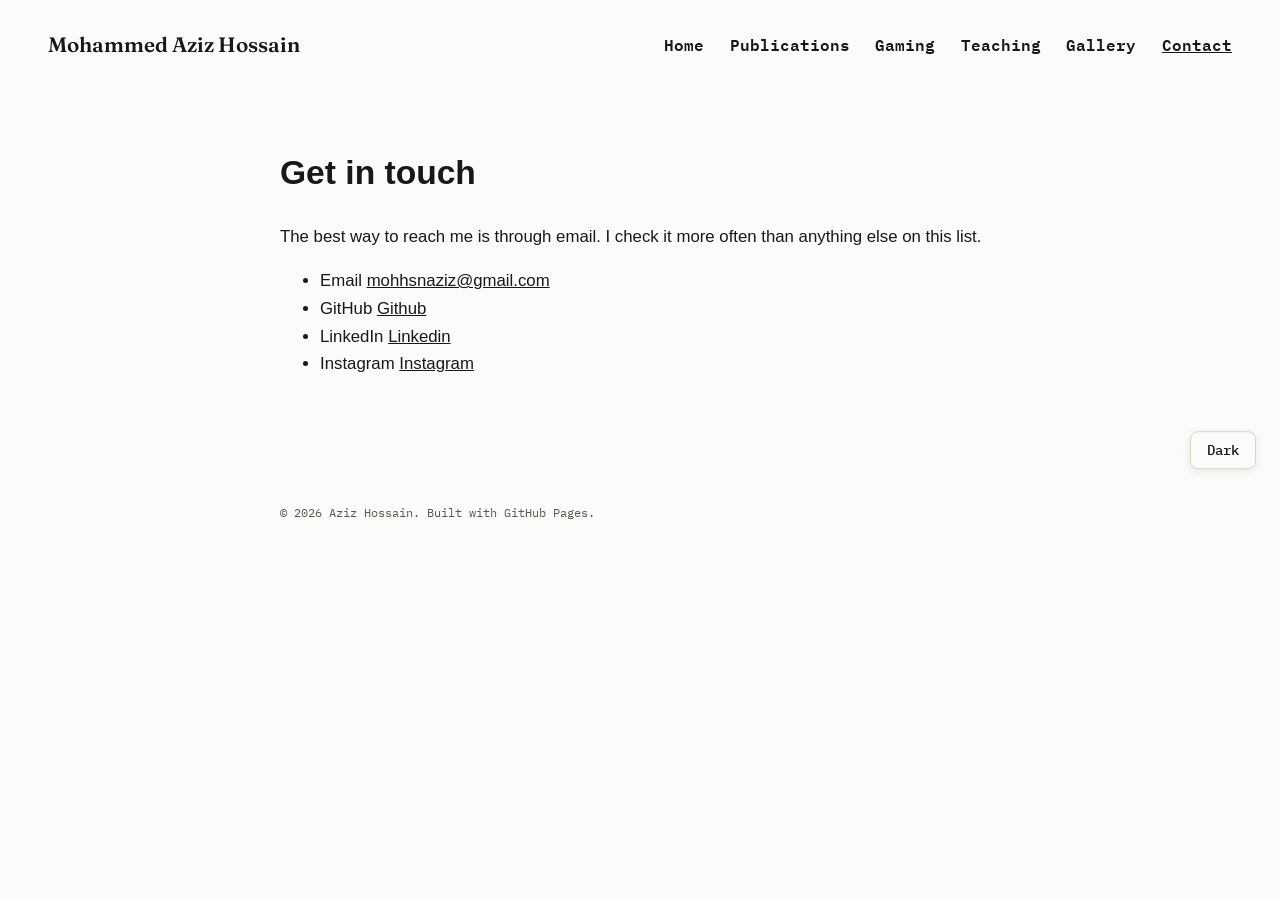
==== commit 303fcdb2: "Refactor contact.html structure and content" ====
--- a/contact.html
+++ b/contact.html
@@ -1,345 +1,51 @@
 <!DOCTYPE html>
 <html lang="en">
-
 <head>
-
-  <meta charset="UTF-8">
-
-  <meta
-    name="viewport"
-    content="width=device-width, initial-scale=1.0"
-  >
-
-  <title>Contact — Mohammed Aziz Hossain</title>
-
-  <meta
-    name="description"
-    content="Get in touch with Mohammed Aziz Hossain."
-  >
-
-  <!-- Fonts -->
-  <link rel="preconnect" href="https://fonts.googleapis.com">
-
-  <link
-    rel="preconnect"
-    href="https://fonts.gstatic.com"
-    crossorigin
-  >
-
-  <link
-    href="https://fonts.googleapis.com/css2?family=Fraunces:ital,wght@0,400;0,600;1,500&family=IBM+Plex+Mono:wght@400;500;600&family=Source+Sans+3:wght@400;500;600;700&display=swap"
-    rel="stylesheet"
-  >
-
-  <link
-    rel="stylesheet"
-    href="style.css"
-  >
-
+<meta charset="UTF-8">
+<meta name="viewport" content="width=device-width, initial-scale=1.0">
+<title>Contact — Mohammed Aziz Hossain</title>
+<meta name="description" content="Get in touch.">
+<link rel="preconnect" href="https://fonts.googleapis.com">
+<link rel="preconnect" href="https://fonts.gstatic.com" crossorigin>
+<link href="https://fonts.googleapis.com/css2?family=Fraunces:ital,wght@0,400;0,600;1,500&family=IBM+Plex+Mono:wght@400;500&family=IBM+Plex+Sans:wght@400;500;600&display=swap" rel="stylesheet">
+<link rel="stylesheet" href="style.css">
 </head>
-
-
 <body>
 
-<a
-  class="skip-link"
-  href="#main"
->
-  Skip to content
-</a>
+<a class="skip-link" href="#main">Skip to content</a>
 
+<header class="sidebar" id="site-header"></header>
 
-<!-- =====================================================
-     Header
-     ===================================================== -->
+<main id="main" class="content">
 
-<header
-  class="sidebar"
-  id="site-header"
-></header>
+  <h1 class="page-title">Get in touch</h1>
+  <p class="page-intro">The best way to reach me is through email. I check it
+    more often than anything else on this list.</p>
 
-
-<!-- =====================================================
-     Main Content
-     ===================================================== -->
-
-<main
-  id="main"
-  class="contact-page"
->
-
-  <!-- Introduction -->
-
-  <section
-    class="contact-intro"
-    aria-labelledby="contact-heading"
-  >
-
-    <h1 id="contact-heading">
-      Get in touch
-    </h1>
-
-    <p>
-      The best way to reach me is through email.
-      I check it more often than anything else on this list.
-    </p>
-
-  </section>
-
-
-  <!-- ===================================================
-       Contact Links
-       =================================================== -->
-
-  <section
-    class="contact-links"
-    aria-label="Contact and social links"
-  >
-
-
-    <!-- Email -->
-
-    <a
-      class="contact-item"
-      href="mailto:mohhsnaziz@gmail.com"
-    >
-
-      <span class="contact-icon" aria-hidden="true">
-
-        <svg
-          viewBox="0 0 24 24"
-          fill="none"
-          stroke="currentColor"
-          stroke-width="1.8"
-          stroke-linecap="round"
-          stroke-linejoin="round"
-        >
-
-          <rect
-            x="3"
-            y="5"
-            width="18"
-            height="14"
-            rx="2"
-          ></rect>
-
-          <polyline
-            points="3,7 12,13 21,7"
-          ></polyline>
-
-        </svg>
-
-      </span>
-
-      <span class="contact-item-content">
-
-        <span class="contact-item-label">
-          Email
-        </span>
-
-        <span class="contact-item-value">
-          mohhsnaziz@gmail.com
-        </span>
-
-      </span>
-
-      <span
-        class="contact-item-arrow"
-        aria-hidden="true"
-      >
-        →
-      </span>
-
-    </a>
-
-
-    <!-- GitHub -->
-
-    <a
-      class="contact-item"
-      href="https://github.com/MAzizHossain"
-      target="_blank"
-      rel="noopener noreferrer"
-    >
-
-      <span class="contact-icon" aria-hidden="true">
-
-        <svg
-          viewBox="0 0 24 24"
-          fill="currentColor"
-        >
-
-          <path
-            d="M12 2C6.48 2 2 6.58 2 12.24c0 4.53 2.87 8.37 6.84 9.72.5.1.68-.23.68-.49v-1.7c-2.78.62-3.37-1.22-3.37-1.22-.45-1.19-1.11-1.51-1.11-1.51-.91-.64.07-.63.07-.63 1 .07 1.53 1.07 1.53 1.07.89 1.56 2.34 1.11 2.91.85.09-.66.35-1.11.64-1.37-2.22-.26-4.56-1.14-4.56-5.07 0-1.12.39-2.03 1.03-2.75-.1-.26-.45-1.31.1-2.72 0 0 .84-.28 2.75 1.05A9.15 9.15 0 0 1 12 7.86c.85 0 1.71.12 2.51.36 1.91-1.33 2.75-1.05 2.75-1.05.55 1.41.2 2.46.1 2.72.64.72 1.03 1.63 1.03 2.75 0 3.94-2.35 4.8-4.59 5.06.36.32.68.94.68 1.9v1.87c0 .27.18.6.69.49A10.25 10.25 0 0 0 22 12.24C22 6.58 17.52 2 12 2Z"
-          ></path>
-
-        </svg>
-
-      </span>
-
-      <span class="contact-item-content">
-
-        <span class="contact-item-label">
-          GitHub
-        </span>
-
-        <span class="contact-item-value">
-          github.com/MAzizHossain
-        </span>
-
-      </span>
-
-      <span
-        class="contact-item-arrow"
-        aria-hidden="true"
-      >
-        →
-      </span>
-
-    </a>
-
-
-    <!-- LinkedIn -->
-
-    <a
-      class="contact-item"
-      href="https://www.linkedin.com/in/aziz2077/"
-      target="_blank"
-      rel="noopener noreferrer"
-    >
-
-      <span class="contact-icon" aria-hidden="true">
-
-        <svg
-          viewBox="0 0 24 24"
-          fill="currentColor"
-        >
-
-          <path
-            d="M5.2 3.5A2.2 2.2 0 1 1 5.2 7.9 2.2 2.2 0 0 1 5.2 3.5ZM3.3 9.5h3.8V21H3.3V9.5ZM9.4 9.5H13v1.57h.05c.5-.9 1.73-1.85 3.56-1.85 3.81 0 4.51 2.51 4.51 5.78V21h-3.8v-5.32c0-1.27-.02-2.9-1.77-2.9-1.77 0-2.04 1.38-2.04 2.81V21H9.4V9.5Z"
-          ></path>
-
-        </svg>
-
-      </span>
-
-      <span class="contact-item-content">
-
-        <span class="contact-item-label">
-          LinkedIn
-        </span>
-
-        <span class="contact-item-value">
-          linkedin.com/in/aziz2077
-        </span>
-
-      </span>
-
-      <span
-        class="contact-item-arrow"
-        aria-hidden="true"
-      >
-        →
-      </span>
-
-    </a>
-
-
-    <!-- Instagram -->
-
-    <a
-      class="contact-item"
-      href="https://www.instagram.com/aziz_hossain_shovon/"
-      target="_blank"
-      rel="noopener noreferrer"
-    >
-
-      <span class="contact-icon" aria-hidden="true">
-
-        <svg
-          viewBox="0 0 24 24"
-          fill="none"
-          stroke="currentColor"
-          stroke-width="1.8"
-          stroke-linecap="round"
-          stroke-linejoin="round"
-        >
-
-          <rect
-            x="3"
-            y="3"
-            width="18"
-            height="18"
-            rx="5"
-          ></rect>
-
-          <circle
-            cx="12"
-            cy="12"
-            r="4"
-          ></circle>
-
-          <circle
-            cx="17.5"
-            cy="6.5"
-            r="0.8"
-            fill="currentColor"
-            stroke="none"
-          ></circle>
-
-        </svg>
-
-      </span>
-
-      <span class="contact-item-content">
-
-        <span class="contact-item-label">
-          Instagram
-        </span>
-
-        <span class="contact-item-value">
-          instagram.com/aziz_hossain_shovon
-        </span>
-
-      </span>
-
-      <span
-        class="contact-item-arrow"
-        aria-hidden="true"
-      >
-        →
-      </span>
-
-    </a>
-
-
-  </section>
-
-
-  <!-- Closing note -->
-
-  <p class="contact-note">
-    Usually around for research, ideas, photographs,
-    games, books, and the occasional unnecessarily
-    long email.
-  </p>
-
+  <!-- Replace with your real links -->
+  <ul class="contact-list">
+    <li>
+      <span class="label">Email</span>
+      <a href="mailto:you@example.com">mohhsnaziz@gmail.com</a>
+    </li>
+    <li>
+      <span class="label">GitHub</span>
+      <a href="https://github.com/MAzizHossain">Github</a>
+    </li>
+    <li>
+      <span class="label">LinkedIn</span>
+      <a href="https://www.linkedin.com/in/aziz2077/">Linkedin</a>
+    </li>
+    <li>
+      <span class="label">Instagram</span>
+      <a href="https://www.instagram.com/aziz_hossain_shovon/">Instagram</a>
+    </li>
+  </ul>
 
 </main>
 
-
-<!-- =====================================================
-     Footer
-     ===================================================== -->
-
-<footer
-  class="site-footer"
-  id="site-footer"
-></footer>
-
+<footer class="site-footer" id="site-footer"></footer>
 
 <script src="script.js"></script>
-
 </body>
-
 </html>
--- a/style.css
+++ b/style.css
@@ -21,7 +21,6 @@
   --paper: #16181a;
   --surface: #202326;
   --line: #353a3f;
-
   --ink: #f1f2f3;
   --ink-soft: #a9afb5;
 }
@@ -43,19 +42,20 @@
 
 body {
   margin: 0;
-
   background: var(--paper);
   color: var(--ink);
-
   font-family: var(--font-sans);
-
   font-size: 1.05rem;
-
   line-height: 1.65;
 }
 
 img {
+  display: block;
   max-width: 100%;
+}
+
+a {
+  color: var(--ink);
 }
 
 
@@ -65,17 +65,12 @@
 
 .skip-link {
   position: absolute;
-
   top: -100px;
   left: 1rem;
-
   z-index: 1000;
-
+  padding: 0.5rem 1rem;
   background: var(--ink);
   color: var(--paper);
-
-  padding: 0.5rem 1rem;
-
   border-radius: var(--radius);
 }
 
@@ -85,48 +80,32 @@
 
 .sr-only {
   position: absolute;
-
   width: 1px;
   height: 1px;
-
   padding: 0;
   margin: -1px;
-
   overflow: hidden;
-
   clip: rect(0, 0, 0, 0);
-
   white-space: nowrap;
-
   border: 0;
 }
 
 
 /* =========================================================
-   TOP HEADER
+   HEADER
    ========================================================= */
 
 .sidebar {
   position: relative;
+  z-index: 50;
 
   width: 100%;
-
-  margin: 0;
-
   padding: 2rem 3rem 0;
 
   display: flex;
-
   align-items: center;
   justify-content: space-between;
-
-  z-index: 50;
-}
-
-
-/* =========================================================
-   WORDMARK
-   ========================================================= */
+}
 
 .sidebar-top {
   flex-shrink: 0;
@@ -136,81 +115,46 @@
   display: block;
 
   color: var(--ink);
-
   font-family: var(--font-display);
-
   font-size: 1.3rem;
-
   font-weight: 600;
-
   line-height: 1.2;
 
   text-decoration: none;
-
   white-space: nowrap;
 }
 
 .wordmark:hover,
 .wordmark:focus {
   color: var(--ink);
-
-  text-decoration: none;
-}
-
-
-/* =========================================================
-   DESKTOP NAVIGATION
+}
+
+
+/* =========================================================
+   NAVIGATION
    ========================================================= */
 
 .nav-links {
   display: flex;
-
-  flex-direction: row;
-
   align-items: center;
-
-  justify-content: flex-end;
-
   gap: 1.6rem;
-
   margin-left: auto;
 
   font-family: var(--font-mono);
-
   font-size: 1rem;
 }
 
 .nav-links a {
   color: var(--ink);
-
   font-weight: 600;
-
   text-decoration: none;
-
   white-space: nowrap;
-
-  transition: none;
-}
-
-
-/*
-   Keep navigation the same color in every state.
-*/
-
-.nav-links a:link,
-.nav-links a:visited,
+}
+
 .nav-links a:hover,
-.nav-links a:active,
 .nav-links a.active {
-  color: var(--ink);
-}
-
-.nav-links a:hover {
   text-decoration: underline;
 }
-
-
-/* Hamburger hidden on desktop */
 
 .nav-toggle {
   display: none;
@@ -223,11 +167,8 @@
 
 .content {
   width: 100%;
-
   max-width: 48rem;
-
   margin: 0 auto;
-
   padding: 4rem 1.5rem;
 }
 
@@ -238,106 +179,56 @@
 
 .hero {
   display: flex;
-
   align-items: flex-start;
-
   gap: 3rem;
-
   margin-bottom: 4rem;
 }
-
-
-/* =========================================================
-   PROFILE COLUMN
-   ========================================================= */
 
 .hero-photo {
   flex: 0 0 14rem;
-
   width: 14rem;
 
   display: flex;
-
   flex-direction: column;
-
   align-items: center;
 }
 
-
-/* =========================================================
-   PROFILE IMAGE
-   ========================================================= */
-
 .profile-photo {
-  display: block;
-
   width: 14rem;
-
   height: 14rem;
 
+  border: 1px solid var(--line);
   border-radius: 50%;
 
   object-fit: cover;
-
-  border: 1px solid var(--line);
-}
-
-
-/* =========================================================
-   PROFILE LINKS
-   2 × 2
-   ========================================================= */
+}
 
 .hero-links {
+  width: 100%;
+  margin-top: 1rem;
+
   display: grid;
-
-  grid-template-columns:
-    repeat(2, minmax(0, 1fr));
-
+  grid-template-columns: repeat(2, 1fr);
   gap: 0.5rem 0.8rem;
 
-  width: 100%;
-
-  margin-top: 1rem;
-
   font-family: var(--font-mono);
-
   font-size: 0.8rem;
-
   text-align: center;
 }
 
 .hero-links a {
   color: var(--ink);
-
   font-weight: 600;
-
   text-decoration: none;
-
   white-space: nowrap;
-
-  transition: none;
-}
-
-.hero-links a:link,
-.hero-links a:visited,
-.hero-links a:hover,
-.hero-links a:active {
-  color: var(--ink);
 }
 
 .hero-links a:hover {
   text-decoration: underline;
 }
 
-
-/* =========================================================
-   HERO TEXT
-   ========================================================= */
-
 .hero-text {
   flex: 1;
-
   min-width: 0;
 }
 
@@ -345,54 +236,42 @@
   margin: 0 0 0.6rem;
 
   color: var(--ink);
-
   font-family: var(--font-display);
-
   font-size: 2.5rem;
-
   font-weight: 600;
-
   line-height: 1.15;
 }
 
 .hero-tagline {
-  margin-top: 0;
+  margin: 0;
 
   color: var(--ink-soft);
-
   font-size: 1.15rem;
-
   font-style: italic;
-
   line-height: 1.5;
 }
 
 
 /* =========================================================
-   EXPLORE SECTION
+   SECTIONS
    ========================================================= */
 
 .section-label {
   margin: 0 0 1.5rem;
-
   padding-bottom: 0.5rem;
 
   border-bottom: 1px solid var(--line);
 
   color: var(--ink);
-
   font-family: var(--font-display);
-
   font-size: 1.6rem;
-
   font-weight: 600;
-
   line-height: 1.2;
 }
 
 
 /* =========================================================
-   ROWS
+   CONTENT ROWS
    ========================================================= */
 
 .row-list {
@@ -405,33 +284,16 @@
 
 .row-head {
   display: flex;
-
   align-items: baseline;
-
   justify-content: space-between;
-
   gap: 1rem;
 }
 
 .row-title a {
   color: var(--ink);
-
-  font-family: var(--font-sans);
-
   font-size: 1.15rem;
-
   font-weight: 700;
-
   text-decoration: none;
-
-  transition: none;
-}
-
-.row-title a:link,
-.row-title a:visited,
-.row-title a:hover,
-.row-title a:active {
-  color: var(--ink);
 }
 
 .row-title a:hover {
@@ -440,41 +302,24 @@
 
 .row-desc {
   margin: 0.2rem 0 0;
-
   color: var(--ink-soft);
-
   font-size: 0.98rem;
-
   line-height: 1.6;
 }
-
-
-/* =========================================================
-   YEAR HEADINGS
-   ========================================================= */
 
 .year-heading {
   margin: 2rem 0 0.75rem;
 
   color: var(--ink);
-
   font-family: var(--font-display);
-
   font-size: 1.4rem;
-
   font-weight: 600;
 }
 
-
-/* =========================================================
-   ROW META
-   ========================================================= */
-
-.row-meta {
+.row-meta,
+.gallery-year {
   color: var(--ink-soft);
-
   font-family: var(--font-mono);
-
   font-size: 0.75rem;
 }
 
@@ -484,134 +329,76 @@
 
 .row-links a {
   color: var(--ink);
-
   font-family: var(--font-mono);
-
   font-size: 0.75rem;
-
   font-weight: 500;
-
   text-decoration: underline;
 }
-
-
-/* =========================================================
-   PUBLICATION ERROR
-   ========================================================= */
 
 .publication-error {
   color: var(--ink-soft);
-
   font-size: 0.95rem;
 }
 
 
 /* =========================================================
-   NEWS / CURRENT PROGRESS
-   DESKTOP: LEFT / VERTICALLY CENTERED
+   SIDE UPDATES / NEWS
    ========================================================= */
 
 .side-updates {
   position: fixed;
-
   left: 0;
-
   top: 50%;
-
   transform: translateY(-50%);
-
   z-index: 60;
 
   width: 15rem;
-
   max-width: 42vw;
 
   overflow: visible;
 
   background: var(--paper);
-
   border: 1px solid var(--line);
-
   border-left: none;
-
-  border-radius:
-    0
-    var(--radius)
-    var(--radius)
-    0;
-
-  box-shadow:
-    3px 0 16px rgba(0, 0, 0, 0.08);
-}
-
-
-/* =========================================================
-   NEWS INNER SCROLL
-   ========================================================= */
+  border-radius: 0 var(--radius) var(--radius) 0;
+
+  box-shadow: 3px 0 16px rgba(0, 0, 0, 0.08);
+}
 
 .side-updates-content {
   max-height: 80vh;
-
   overflow-y: auto;
 }
-
-
-/* =========================================================
-   NEWS PANELS
-   ========================================================= */
 
 .side-updates .info-panel + .info-panel {
   border-top: 1px solid var(--line);
 }
 
-
-/* =========================================================
-   NEWS HEADERS
-   ========================================================= */
-
 .side-updates .info-toggle {
   display: block;
-
   width: 100%;
 
   padding: 1.1rem 1.35rem;
 
   background: none;
-
-  border: none;
-
-  color: var(--ink);
-
+  border: 0;
+
+  color: var(--ink);
   font-family: var(--font-display);
-
   font-size: 1.15rem;
-
   font-weight: 600;
-
   line-height: 1.3;
-
   text-align: left;
 
   cursor: pointer;
 }
-
-
-/*
-   No color change when clicked / opened.
-*/
 
 .side-updates .info-toggle:hover,
 .side-updates .info-toggle:focus,
 .side-updates .info-toggle[aria-expanded="true"] {
-  color: var(--ink);
-
   background: transparent;
-}
-
-
-/* =========================================================
-   NEWS CONTENT
-   ========================================================= */
+  color: var(--ink);
+}
 
 .side-updates .info-content {
   padding: 0 1.35rem 1.25rem;
@@ -619,13 +406,10 @@
 
 .side-updates .news-date {
   display: block;
-
   margin-bottom: 0.4rem;
 
   color: var(--ink-soft);
-
   font-family: var(--font-mono);
-
   font-size: 0.75rem;
 }
 
@@ -634,59 +418,41 @@
   margin: 0;
 
   color: var(--ink-soft);
-
   font-size: 0.9rem;
-
   line-height: 1.5;
 }
 
 
 /* =========================================================
    THEME BUTTON
-   DESKTOP: RIGHT / PARALLEL TO NEWS
    ========================================================= */
 
 .theme-tab {
   position: fixed;
-
   right: 1.5rem;
-
   top: 50%;
-
   transform: translateY(-50%);
-
   z-index: 80;
 
   padding: 0.55rem 1rem;
 
   background: var(--paper);
-
   color: var(--ink);
 
   border: 1px solid var(--line);
-
   border-radius: var(--radius);
 
   font-family: var(--font-mono);
-
   font-size: 0.85rem;
-
   font-weight: 500;
 
   cursor: pointer;
 
-  box-shadow:
-    0 2px 10px rgba(0, 0, 0, 0.08);
-
-  transition:
-    background-color 150ms ease,
-    color 150ms ease;
+  box-shadow: 0 2px 10px rgba(0, 0, 0, 0.08);
 }
 
 .theme-tab:hover {
   background: var(--surface);
-
-  color: var(--ink);
 }
 
 
@@ -694,862 +460,145 @@
    GALLERY
    ========================================================= */
 
-.gallery-grid {
-  display: grid;
-
-  grid-template-columns:
-    repeat(2, minmax(0, 1fr));
-
-  gap: 1.5rem;
-
-  width: 100%;
-}
-
-.gallery-item {
-  min-width: 0;
-}
-
-
-/*
-   Controlled gallery thumbnail size.
-*/
-
-.gallery-item img {
-  display: block;
-
-  width: 100%;
-
-  max-width: 100%;
-
-  height: 18rem;
-
-  object-fit: cover;
-
-  border: 1px solid var(--line);
-
-  border-radius: var(--radius);
-
-  cursor: pointer;
-}
-
-
-/* =========================================================
-   GALLERY YEAR / GUESS
-   ========================================================= */
-
-.gallery-year {
-  color: var(--ink-soft);
-
-  font-family: var(--font-mono);
-
-  font-size: 0.75rem;
-}
-
-.guess-year {
-  color: var(--ink);
-
-  background: transparent;
-
-  border: none;
-
-  padding: 0;
-
-  font-family: var(--font-mono);
-
-  font-size: 0.75rem;
-
-  cursor: pointer;
-}
-
-.guess-year:hover {
-  text-decoration: underline;
-}
-
-
-/* =========================================================
-   LIGHTBOX
-   ========================================================= */
-
-body.lightbox-open {
-  overflow: hidden;
-}
-
-#lightbox {
-  position: fixed;
-
-  inset: 0;
-
-  z-index: 200;
-
-  display: flex;
-
-  align-items: center;
-
-  justify-content: center;
-
-  padding: 2rem;
-
-  background: rgba(0, 0, 0, 0.82);
-
-  opacity: 0;
-
-  transition: opacity 160ms ease;
-}
-
-#lightbox.active {
-  opacity: 1;
-}
-
-#lightbox[hidden] {
-  display: none;
-}
-
-#lightbox-image {
-  display: block;
-
-  width: auto;
-
-  height: auto;
-
-  max-width: 90vw;
-
-  max-height: 85vh;
-
-  object-fit: contain;
-
-  border-radius: var(--radius);
-}
-
-.lightbox-close {
-  position: absolute;
-
-  top: 1rem;
-
-  right: 1rem;
-
-  width: 2.5rem;
-
-  height: 2.5rem;
-
-  border: 1px solid rgba(255, 255, 255, 0.35);
-
-  border-radius: 50%;
-
-  background: rgba(0, 0, 0, 0.25);
-
-  color: white;
-
-  font-size: 1.4rem;
-
-  cursor: pointer;
-}
-
-.lightbox-close:hover {
-  background: rgba(255, 255, 255, 0.15);
-}
-
-
-/* =========================================================
-   FOOTER
-   ========================================================= */
-
-.site-footer {
-  width: 100%;
-
-  max-width: 48rem;
-
-  margin: 0 auto;
-
-  padding:
-    2rem
-    1.5rem
-    3rem;
-
-  color: var(--ink-soft);
-
-  font-family: var(--font-mono);
-
-  font-size: 0.75rem;
-}
-
-
-/* =========================================================
-   MOBILE
-   ========================================================= */
-
-@media (max-width: 700px) {
-
-  /* -------------------------------------------------------
-     HEADER
-     ------------------------------------------------------- */
-
-  .sidebar {
-    width: 100%;
-
-    margin: 0;
-
-    padding:
-      1.25rem
-      1.25rem
-      0;
-
-    display: block;
-  }
-
-  .sidebar-top {
-    display: flex;
-
-    align-items: center;
-
-    justify-content: space-between;
-  }
-
-  .wordmark {
-    font-size: 1.15rem;
-  }
-
-
-  /* -------------------------------------------------------
-     MOBILE MENU BUTTON
-     ------------------------------------------------------- */
-
-  .nav-toggle {
-    display: flex;
-
-    flex-direction: column;
-
-    align-items: center;
-
-    justify-content: center;
-
-    gap: 4px;
-
-    width: 2.25rem;
-
-    height: 2.25rem;
-
-    padding: 0;
-
-    background: transparent;
-
-    border: 1px solid var(--line);
-
-    border-radius: var(--radius);
-
-    cursor: pointer;
-  }
-
-  .nav-toggle span:not(.sr-only) {
-    display: block;
-
-    width: 1rem;
-
-    height: 1px;
-
-    background: var(--ink);
-  }
-
-
-  /* -------------------------------------------------------
-     MOBILE NAV
-     ------------------------------------------------------- */
-
-  .nav-links {
-    display: none;
-
-    flex-direction: column;
-
-    align-items: flex-start;
-
-    gap: 0.75rem;
-
-    margin-top: 1rem;
-
-    padding: 1rem;
-
-    background: var(--paper);
-
-    border: 1px solid var(--line);
-
-    border-radius: var(--radius);
-  }
-
-  .nav-links.open {
-    display: flex;
-  }
-
-  .nav-links a {
-    color: var(--ink);
-
-    font-size: 0.9rem;
-
-    font-weight: 600;
-  }
-
-
-  /* -------------------------------------------------------
-     MAIN CONTENT
-     ------------------------------------------------------- */
-
-  .content {
-    width: 100%;
-
-    padding:
-      3rem
-      1.25rem;
-  }
-
-
-  /* -------------------------------------------------------
-     HERO
-     ------------------------------------------------------- */
-
-  .hero {
-    flex-direction: column;
-
-    align-items: center;
-
-    gap: 1.75rem;
-
-    margin-bottom: 3rem;
-
-    text-align: center;
-  }
-
-  .hero-photo {
-    flex: 0 0 auto;
-
-    width: 14rem;
-  }
-
-  .profile-photo {
-    width: 14rem;
-
-    height: 14rem;
-  }
-
-
-  /* -------------------------------------------------------
-     PROFILE LINKS — 2 × 2
-     ------------------------------------------------------- */
-
-  .hero-links {
-    width: 14rem;
-
-    grid-template-columns:
-      repeat(2, minmax(0, 1fr));
-
-    gap: 0.5rem 0.75rem;
-
-    font-size: 0.78rem;
-  }
-
-
-  /* -------------------------------------------------------
-     HERO TEXT
-     ------------------------------------------------------- */
-
-  .hero-text {
-    width: 100%;
-  }
-
-  .hero-name {
-    font-size: 2.15rem;
-  }
-
-  .hero-tagline {
-    font-size: 1.05rem;
-  }
-
-
-  /* -------------------------------------------------------
-     EXPLORE
-     ------------------------------------------------------- */
-
-  .row-head {
-    display: block;
-  }
-
-  .section-label {
-    font-size: 1.5rem;
-  }
-
-
-  /* -------------------------------------------------------
-     GALLERY
-     ------------------------------------------------------- */
-
-  .gallery-grid {
-    grid-template-columns: 1fr;
-
-    gap: 1rem;
-  }
-
-  .gallery-item img {
-    width: 100%;
-
-    height: auto;
-
-    max-height: 24rem;
-
-    object-fit: cover;
-  }
-
-
-  /* -------------------------------------------------------
-     THEME BUTTON
-     ------------------------------------------------------- */
-
-  .theme-tab {
-    top: auto;
-
-    right: 0.75rem;
-
-    bottom: 1rem;
-
-    transform: none;
-
-    padding: 0.45rem 0.75rem;
-
-    font-size: 0.75rem;
-  }
-
-
-  /* -------------------------------------------------------
-     NEWS DRAWER
-     ------------------------------------------------------- */
-
-  .side-updates {
-    position: fixed;
-
-    left: 0;
-
-    top: 0;
-
-    transform: translateX(-100%);
-
-    width: min(17rem, 82vw);
-
-    max-width: none;
-
-    height: 100vh;
-
-    max-height: 100vh;
-
-    overflow: visible;
-
-    z-index: 90;
-
-    border-radius: 0;
-
-    border-top: none;
-
-    border-bottom: none;
-
-    border-left: none;
-
-    transition:
-      transform 250ms ease;
-
-    box-shadow:
-      4px 0 18px rgba(0, 0, 0, 0.12);
-  }
-
-  .side-updates.updates-open {
-    transform: translateX(0);
-  }
-
-
-  /* -------------------------------------------------------
-     DRAWER CONTENT
-     ------------------------------------------------------- */
-
-  .side-updates-content {
-    height: 100vh;
-
-    max-height: 100vh;
-
-    overflow-y: auto;
-
-    padding-top: 1.5rem;
-  }
-
-  .side-updates .info-toggle {
-    padding:
-      0.9rem
-      1rem;
-
-    font-size: 1rem;
-  }
-
-  .side-updates .info-content {
-    padding:
-      0
-      1rem
-      1rem;
-  }
-
-  .side-updates .news-text,
-  .side-updates .status-text {
-    font-size: 0.85rem;
-  }
-
-
-  /* -------------------------------------------------------
-     DRAWER TOGGLE
-     ------------------------------------------------------- */
-
-  .updates-drawer-toggle {
-    display: flex;
-
-    position: absolute;
-
-    top: 50%;
-
-    left: 100%;
-
-    transform: translateY(-50%);
-
-    width: 2.5rem;
-
-    height: 3.2rem;
-
-    align-items: center;
-
-    justify-content: center;
-
-    padding: 0;
-
-    border:
-      1px solid
-      var(--line);
-
-    border-left: none;
-
-    border-radius:
-      0
-      var(--radius)
-      var(--radius)
-      0;
-
-    background: var(--paper);
-
-    color: var(--ink);
-
-    font-size: 1.25rem;
-
-    cursor: pointer;
-
-    box-shadow:
-      3px 0 12px rgba(0, 0, 0, 0.08);
-
-    z-index: 91;
-  }
-
-  .updates-drawer-toggle:hover {
-    color: var(--ink);
-
-    background: var(--surface);
-  }
-
-  .drawer-arrow-icon {
-    display: inline-block;
-
-    transition:
-      transform 250ms ease;
-  }
-
-
-  /* -------------------------------------------------------
-     FOOTER
-     ------------------------------------------------------- */
-
-  .site-footer {
-    padding-left: 1.25rem;
-
-    padding-right: 1.25rem;
-  }
-}
-
-
-/* =========================================================
-   VERY SMALL PHONES
-   ========================================================= */
-
-@media (max-width: 420px) {
-
-  .sidebar {
-    padding-left: 1rem;
-
-    padding-right: 1rem;
-  }
-
-  .content {
-    padding-left: 1rem;
-
-    padding-right: 1rem;
-  }
-
-  .hero-photo {
-    width: 12rem;
-  }
-
-  .profile-photo {
-    width: 12rem;
-
-    height: 12rem;
-  }
-
-  .hero-links {
-    width: 12rem;
-
-    font-size: 0.72rem;
-  }
-
-  .hero-name {
-    font-size: 1.9rem;
-  }
-
-  .theme-tab {
-    right: 0.6rem;
-
-    bottom: 0.75rem;
-  }
-}
-
-/* =========================================================
-   GALLERY PAGE
-   ========================================================= */
-
-.gallery-page {
+.gallery-page,
+.contact-page {
   width: 100%;
   max-width: 64rem;
   margin: 0 auto;
   padding: 4rem 1.5rem 5rem;
 }
 
-
-/* =========================================================
-   GALLERY INTRO
-   ========================================================= */
-
-.gallery-intro {
+.gallery-intro,
+.contact-intro {
   max-width: 48rem;
   margin-bottom: 3rem;
 }
 
-.gallery-intro h1 {
+.gallery-intro h1,
+.contact-intro h1 {
   margin: 0 0 0.75rem;
 
   color: var(--ink);
-
   font-family: var(--font-display);
-
   font-size: 2.5rem;
   font-weight: 600;
-
   line-height: 1.15;
 }
 
-.gallery-intro p {
+.gallery-intro p,
+.contact-intro p {
   margin: 0;
 
   color: var(--ink-soft);
-
-  font-family: var(--font-sans);
-
   font-size: 1.05rem;
-
   line-height: 1.65;
 }
-
-
-/* =========================================================
-   GALLERY GRID
-   ========================================================= */
 
 .gallery-page .gallery-grid {
   display: grid;
-
-  grid-template-columns:
-    repeat(2, minmax(0, 1fr));
-
+  grid-template-columns: repeat(2, minmax(0, 1fr));
   gap: 3rem 2rem;
-
+}
+
+.gallery-item {
+  min-width: 0;
+}
+
+.gallery-page .gallery-item img {
   width: 100%;
-}
-
-
-/* =========================================================
-   GALLERY ITEM
-   ========================================================= */
-
-.gallery-page .gallery-item {
-  min-width: 0;
-
-  margin: 0;
-}
-
-
-/* =========================================================
-   GALLERY IMAGE
-   ========================================================= */
-
-.gallery-page .gallery-item img {
-  display: block;
-
-  width: 100%;
-
-  /*
-     This keeps the thumbnails reasonably sized
-     instead of letting them become huge.
-  */
   height: 17rem;
 
-  max-width: 100%;
-
   object-fit: cover;
 
   border: 1px solid var(--line);
-
   border-radius: var(--radius);
-
   background: var(--surface);
 
   cursor: pointer;
 
-  transition:
-    opacity 150ms ease;
+  transition: opacity 150ms ease;
 }
 
 .gallery-page .gallery-item img:hover {
   opacity: 0.88;
 }
 
-
-/* =========================================================
-   GALLERY CAPTION
-   ========================================================= */
-
-.gallery-page .gallery-caption {
+.gallery-caption {
   padding-top: 1rem;
 }
 
-.gallery-page .gallery-caption h2 {
+.gallery-caption h2 {
   margin: 0 0 0.5rem;
 
   color: var(--ink);
-
   font-family: var(--font-display);
-
   font-size: 1.3rem;
-
   font-weight: 600;
-
   line-height: 1.3;
 }
 
-.gallery-page .gallery-caption p {
+.gallery-caption p {
   margin: 0;
 
   color: var(--ink-soft);
-
-  font-family: var(--font-sans);
-
   font-size: 0.98rem;
-
   line-height: 1.6;
 }
 
-
-/* =========================================================
-   YEAR ROW
-   ========================================================= */
-
-.gallery-page .gallery-year-row {
+.gallery-year-row {
   display: flex;
-
   align-items: center;
-
   gap: 0.75rem;
-
   margin-top: 0.9rem;
 }
 
-
-/* =========================================================
-   GUESS YEAR BUTTON
-   ========================================================= */
-
-.gallery-page .guess-year {
+.guess-year {
   display: inline-flex;
-
   align-items: center;
-
   gap: 0.4rem;
 
   padding: 0;
 
-  border: none;
-
+  border: 0;
   background: transparent;
 
   color: var(--ink);
-
   font-family: var(--font-mono);
-
   font-size: 0.75rem;
-
   font-weight: 500;
 
   cursor: pointer;
 }
 
-.gallery-page .guess-year:hover {
+.guess-year:hover {
   text-decoration: underline;
 }
 
-.gallery-page .guess-year:focus-visible {
+.guess-year:focus-visible {
   outline: 2px solid var(--ink);
-
   outline-offset: 3px;
 }
 
-.gallery-page .guess-year-icon {
+.guess-year-icon {
   font-size: 0.9rem;
 }
 
 
 /* =========================================================
-   REVEALED YEAR
-   ========================================================= */
-
-.gallery-page .gallery-year {
-  color: var(--ink-soft);
-
-  font-family: var(--font-mono);
-
-  font-size: 0.75rem;
-
-  font-weight: 500;
-}
-
-
-/* =========================================================
    LIGHTBOX
    ========================================================= */
+
+body.lightbox-open {
+  overflow: hidden;
+}
 
 #lightbox {
   position: fixed;
-
   inset: 0;
-
   z-index: 200;
 
   display: flex;
-
   align-items: center;
-
   justify-content: center;
 
   padding: 2rem;
@@ -1557,7 +606,6 @@
   background: rgba(0, 0, 0, 0.86);
 
   opacity: 0;
-
   transition: opacity 160ms ease;
 }
 
@@ -1570,55 +618,36 @@
 }
 
 #lightbox-image {
-  display: block;
-
   width: auto;
-
   height: auto;
-
   max-width: 90vw;
-
   max-height: 86vh;
 
   object-fit: contain;
-
   border-radius: var(--radius);
 }
-
-
-/* =========================================================
-   LIGHTBOX CLOSE
-   ========================================================= */
 
 .lightbox-close {
   position: absolute;
-
   top: 1.25rem;
-
   right: 1.25rem;
 
   width: 2.75rem;
-
   height: 2.75rem;
 
   display: flex;
-
   align-items: center;
-
   justify-content: center;
 
   padding: 0;
 
   border: 1px solid rgba(255, 255, 255, 0.35);
-
   border-radius: 50%;
 
   background: rgba(0, 0, 0, 0.25);
-
   color: #fff;
 
   font-size: 1.5rem;
-
   line-height: 1;
 
   cursor: pointer;
@@ -1630,53 +659,421 @@
 
 
 /* =========================================================
-   MOBILE GALLERY
+   CONTACT PAGE
+   ========================================================= */
+
+.contact-grid {
+  display: grid;
+  grid-template-columns: repeat(2, minmax(0, 1fr));
+  gap: 1rem;
+}
+
+.contact-item {
+  min-width: 0;
+
+  padding: 1.35rem 1.5rem;
+
+  border: 1px solid var(--line);
+  border-radius: var(--radius);
+
+  background: var(--paper);
+
+  transition: background-color 150ms ease;
+}
+
+.contact-item:hover {
+  background: var(--surface);
+}
+
+.contact-item a {
+  display: flex;
+  align-items: center;
+  gap: 1rem;
+
+  width: 100%;
+
+  color: var(--ink);
+  text-decoration: none;
+}
+
+.contact-item a:hover .contact-label {
+  text-decoration: underline;
+}
+
+.contact-icon {
+  flex: 0 0 1.5rem;
+
+  width: 1.5rem;
+  height: 1.5rem;
+
+  display: flex;
+  align-items: center;
+  justify-content: center;
+
+  color: var(--ink);
+}
+
+.contact-icon svg {
+  width: 1.1rem;
+  height: 1.1rem;
+
+  fill: none;
+  stroke: currentColor;
+  stroke-width: 1.8;
+  stroke-linecap: round;
+  stroke-linejoin: round;
+}
+
+.contact-details {
+  min-width: 0;
+
+  display: flex;
+  flex-direction: column;
+  gap: 0.15rem;
+}
+
+.contact-label {
+  color: var(--ink);
+  font-size: 1.1rem;
+  font-weight: 700;
+  line-height: 1.3;
+}
+
+.contact-value {
+  color: var(--ink-soft);
+  font-family: var(--font-mono);
+  font-size: 0.78rem;
+  line-height: 1.4;
+
+  overflow-wrap: anywhere;
+}
+
+
+/* =========================================================
+   FOOTER
+   ========================================================= */
+
+.site-footer {
+  width: 100%;
+  max-width: 48rem;
+  margin: 0 auto;
+  padding: 2rem 1.5rem 3rem;
+
+  color: var(--ink-soft);
+  font-family: var(--font-mono);
+  font-size: 0.75rem;
+}
+
+
+/* =========================================================
+   MOBILE
    ========================================================= */
 
 @media (max-width: 700px) {
 
-  .gallery-page {
-    padding:
-      3rem
-      1.25rem
-      4rem;
-  }
-
-  .gallery-intro {
+  /* Header */
+
+  .sidebar {
+    display: block;
+    padding: 1.25rem 1.25rem 0;
+  }
+
+  .sidebar-top {
+    display: flex;
+    align-items: center;
+    justify-content: space-between;
+  }
+
+  .wordmark {
+    font-size: 1.15rem;
+  }
+
+  .nav-toggle {
+    display: flex;
+    flex-direction: column;
+    align-items: center;
+    justify-content: center;
+    gap: 4px;
+
+    width: 2.25rem;
+    height: 2.25rem;
+    padding: 0;
+
+    background: transparent;
+    border: 1px solid var(--line);
+    border-radius: var(--radius);
+
+    cursor: pointer;
+  }
+
+  .nav-toggle span:not(.sr-only) {
+    display: block;
+    width: 1rem;
+    height: 1px;
+    background: var(--ink);
+  }
+
+  .nav-links {
+    display: none;
+    flex-direction: column;
+    align-items: flex-start;
+    gap: 0.75rem;
+
+    margin-top: 1rem;
+    padding: 1rem;
+
+    background: var(--paper);
+    border: 1px solid var(--line);
+    border-radius: var(--radius);
+  }
+
+  .nav-links.open {
+    display: flex;
+  }
+
+  .nav-links a {
+    font-size: 0.9rem;
+  }
+
+
+  /* Main */
+
+  .content {
+    padding: 3rem 1.25rem;
+  }
+
+
+  /* Hero */
+
+  .hero {
+    flex-direction: column;
+    align-items: center;
+    gap: 1.75rem;
+    margin-bottom: 3rem;
+    text-align: center;
+  }
+
+  .hero-photo,
+  .profile-photo {
+    width: 14rem;
+  }
+
+  .profile-photo {
+    height: 14rem;
+  }
+
+  .hero-links {
+    width: 14rem;
+    gap: 0.5rem 0.75rem;
+    font-size: 0.78rem;
+  }
+
+  .hero-text {
+    width: 100%;
+  }
+
+  .hero-name {
+    font-size: 2.15rem;
+  }
+
+  .hero-tagline {
+    font-size: 1.05rem;
+  }
+
+
+  /* Content */
+
+  .row-head {
+    display: block;
+  }
+
+  .section-label {
+    font-size: 1.5rem;
+  }
+
+
+  /* Gallery */
+
+  .gallery-page,
+  .contact-page {
+    padding: 3rem 1.25rem 4rem;
+  }
+
+  .gallery-intro,
+  .contact-intro {
     margin-bottom: 2.5rem;
   }
 
-  .gallery-intro h1 {
+  .gallery-intro h1,
+  .contact-intro h1 {
     font-size: 2.15rem;
   }
 
-  .gallery-intro p {
+  .gallery-intro p,
+  .contact-intro p {
     font-size: 1rem;
   }
 
   .gallery-page .gallery-grid {
     grid-template-columns: 1fr;
-
     gap: 2.75rem;
   }
 
   .gallery-page .gallery-item img {
     height: auto;
-
     max-height: 24rem;
-
     aspect-ratio: 4 / 3;
-
-    object-fit: cover;
-  }
-
-  .gallery-page .gallery-caption h2 {
+  }
+
+  .gallery-caption h2 {
     font-size: 1.25rem;
   }
 
-  .gallery-page .gallery-caption p {
+  .gallery-caption p {
     font-size: 0.96rem;
   }
+
+
+  /* Contact */
+
+  .contact-grid {
+    grid-template-columns: 1fr;
+    gap: 0.8rem;
+  }
+
+  .contact-item {
+    padding: 1.15rem 1.25rem;
+  }
+
+  .contact-item a {
+    gap: 0.85rem;
+  }
+
+  .contact-icon {
+    flex-basis: 1.4rem;
+    width: 1.4rem;
+    height: 1.4rem;
+  }
+
+  .contact-icon svg {
+    width: 1rem;
+    height: 1rem;
+  }
+
+  .contact-label {
+    font-size: 1.05rem;
+  }
+
+  .contact-value {
+    font-size: 0.75rem;
+  }
+
+
+  /* Theme */
+
+  .theme-tab {
+    top: auto;
+    right: 0.75rem;
+    bottom: 1rem;
+    transform: none;
+
+    padding: 0.45rem 0.75rem;
+    font-size: 0.75rem;
+  }
+
+
+  /* News drawer */
+
+  .side-updates {
+    top: 0;
+    width: min(17rem, 82vw);
+    height: 100vh;
+    max-width: none;
+    max-height: 100vh;
+
+    transform: translateX(-100%);
+
+    border-top: 0;
+    border-bottom: 0;
+    border-left: 0;
+    border-radius: 0;
+
+    transition: transform 250ms ease;
+
+    box-shadow: 4px 0 18px rgba(0, 0, 0, 0.12);
+  }
+
+  .side-updates.updates-open {
+    transform: translateX(0);
+  }
+
+  .side-updates-content {
+    height: 100vh;
+    max-height: 100vh;
+    padding-top: 1.5rem;
+  }
+
+  .side-updates .info-toggle {
+    padding: 0.9rem 1rem;
+    font-size: 1rem;
+  }
+
+  .side-updates .info-content {
+    padding: 0 1rem 1rem;
+  }
+
+  .side-updates .news-text,
+  .side-updates .status-text {
+    font-size: 0.85rem;
+  }
+
+  .updates-drawer-toggle {
+    position: absolute;
+    left: 100%;
+    top: 50%;
+    transform: translateY(-50%);
+
+    width: 2.5rem;
+    height: 3.2rem;
+
+    display: flex;
+    align-items: center;
+    justify-content: center;
+
+    padding: 0;
+
+    border: 1px solid var(--line);
+    border-left: 0;
+    border-radius: 0 var(--radius) var(--radius) 0;
+
+    background: var(--paper);
+    color: var(--ink);
+
+    font-size: 1.25rem;
+    cursor: pointer;
+
+    box-shadow: 3px 0 12px rgba(0, 0, 0, 0.08);
+  }
+
+  .updates-drawer-toggle:hover {
+    background: var(--surface);
+  }
+
+  .drawer-arrow-icon {
+    display: inline-block;
+    transition: transform 250ms ease;
+  }
+
+
+  /* Footer */
+
+  .site-footer {
+    padding-left: 1.25rem;
+    padding-right: 1.25rem;
+  }
+
+
+  /* Lightbox */
 
   #lightbox {
     padding: 1rem;
@@ -1684,7 +1081,6 @@
 
   #lightbox-image {
     max-width: 94vw;
-
     max-height: 82vh;
   }
 }
@@ -1696,13 +1092,50 @@
 
 @media (max-width: 420px) {
 
-  .gallery-page {
+  .sidebar {
     padding-left: 1rem;
-
     padding-right: 1rem;
+  }
+
+  .content,
+  .gallery-page,
+  .contact-page {
+    padding-left: 1rem;
+    padding-right: 1rem;
+  }
+
+  .hero-photo,
+  .profile-photo {
+    width: 12rem;
+  }
+
+  .profile-photo {
+    height: 12rem;
+  }
+
+  .hero-links {
+    width: 12rem;
+    font-size: 0.72rem;
+  }
+
+  .hero-name {
+    font-size: 1.9rem;
+  }
+
+  .theme-tab {
+    right: 0.6rem;
+    bottom: 0.75rem;
   }
 
   .gallery-page .gallery-item img {
     max-height: 20rem;
   }
-}
+
+  .contact-item {
+    padding: 1rem;
+  }
+
+  .contact-item a {
+    gap: 0.75rem;
+  }
+}
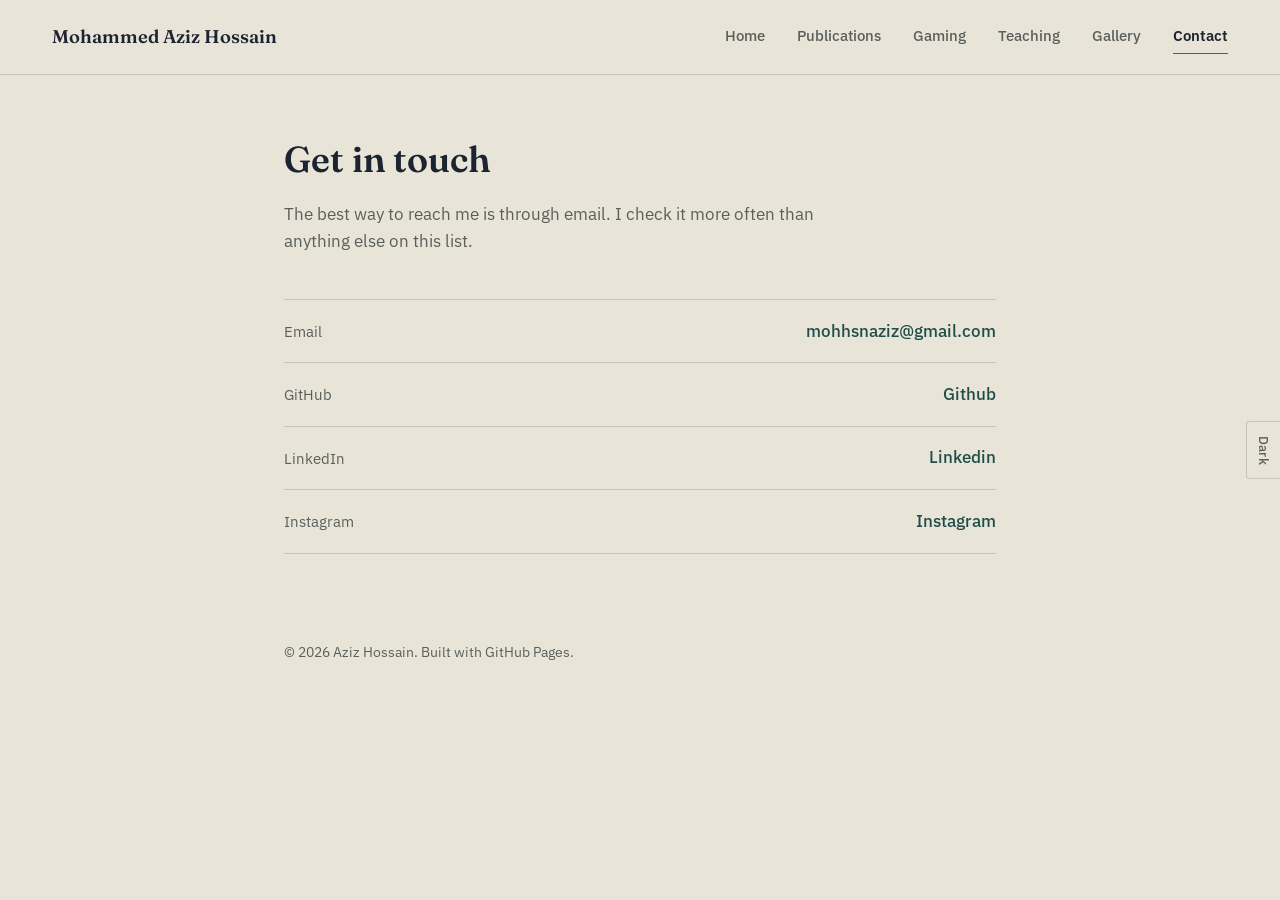
==== commit e122ba1d: "Add GoatCounter script to contact.html Added GoatCounter script for analytics tracking." ====
--- a/contact.html
+++ b/contact.html
@@ -9,6 +9,7 @@
 <link rel="preconnect" href="https://fonts.gstatic.com" crossorigin>
 <link href="https://fonts.googleapis.com/css2?family=Fraunces:ital,wght@0,400;0,600;1,500&family=IBM+Plex+Mono:wght@400;500&family=IBM+Plex+Sans:wght@400;500;600&display=swap" rel="stylesheet">
 <link rel="stylesheet" href="style.css">
+<script data-goatcounter="https://natsu1055.goatcounter.com/count" async src="//gc.zgo.at/count.js"></script>
 </head>
 <body>
 
--- a/style.css
+++ b/style.css
@@ -1,33 +1,57 @@
 /* =========================================================
-   ROOT / THEME
+   DESIGN TOKENS
    ========================================================= */
 
 :root {
-  --font-display: 'Fraunces', serif;
-  --font-sans: 'Source Sans 3', sans-serif;
-  --font-mono: 'IBM Plex Mono', monospace;
-
-  --paper: #fcfbf9;
-  --surface: #f4f2ed;
-  --line: #d8d4cc;
-
-  --ink: #181817;
-  --ink-soft: #5a5852;
-
-  --radius: 8px;
-}
-
-[data-theme="dark"] {
-  --paper: #16181a;
-  --surface: #202326;
-  --line: #353a3f;
-  --ink: #f1f2f3;
-  --ink-soft: #a9afb5;
-}
-
-
-/* =========================================================
-   GLOBAL
+  --paper: #E9E4D8;
+  --surface: #DED8CA;
+
+  --ink: #1B2430;
+  --ink-soft: #59605C;
+
+  --teal: #2E6F6A;
+  --teal-dark: #1F4E4A;
+
+  --rust: #B85C2B;
+
+  --line: #C9C3B7;
+
+  --font-display: "Fraunces", Georgia, serif;
+  --font-body: "IBM Plex Sans", -apple-system, Segoe UI, sans-serif;
+  --font-mono: "IBM Plex Mono", ui-monospace, Menlo, monospace;
+
+  --maxw: 760px;
+  --radius: 3px;
+  --speed: 150ms;
+
+  color-scheme: light;
+}
+
+
+/* =========================================================
+   DARK THEME
+   ========================================================= */
+
+:root[data-theme="dark"] {
+  --paper: #15181B;
+  --surface: #1E2225;
+
+  --ink: #E7E9E6;
+  --ink-soft: #A8AFA9;
+
+  --teal: #4FA79F;
+  --teal-dark: #7ED9CE;
+
+  --rust: #E3966B;
+
+  --line: #2A2E31;
+
+  color-scheme: dark;
+}
+
+
+/* =========================================================
+   RESET & BASE
    ========================================================= */
 
 *,
@@ -37,46 +61,55 @@
 }
 
 html {
-  background: var(--paper);
+  scroll-behavior: smooth;
 }
 
 body {
   margin: 0;
   background: var(--paper);
   color: var(--ink);
-  font-family: var(--font-sans);
-  font-size: 1.05rem;
-  line-height: 1.65;
-}
-
-img {
+  font-family: var(--font-body);
+  font-size: 1.0625rem;
+  line-height: 1.6;
+  -webkit-font-smoothing: antialiased;
+  transition:
+    background-color 200ms ease,
+    color 200ms ease;
+}
+
+h1,
+h2,
+h3 {
+  margin: 0;
+  color: var(--ink);
+  font-family: var(--font-display);
+}
+
+p {
+  max-width: 62ch;
+  margin: 0 0 1rem;
+}
+
+a {
+  color: var(--teal-dark);
+  text-decoration-thickness: 1px;
+  text-underline-offset: 2px;
+}
+
+a:hover {
+  color: var(--rust);
+}
+
+img,
+svg {
   display: block;
   max-width: 100%;
 }
 
-a {
-  color: var(--ink);
-}
-
 
 /* =========================================================
    ACCESSIBILITY
    ========================================================= */
-
-.skip-link {
-  position: absolute;
-  top: -100px;
-  left: 1rem;
-  z-index: 1000;
-  padding: 0.5rem 1rem;
-  background: var(--ink);
-  color: var(--paper);
-  border-radius: var(--radius);
-}
-
-.skip-link:focus {
-  top: 1rem;
-}
 
 .sr-only {
   position: absolute;
@@ -90,284 +123,170 @@
   border: 0;
 }
 
-
-/* =========================================================
-   HEADER
+.skip-link {
+  position: absolute;
+  left: -999px;
+  top: 0;
+  z-index: 100;
+
+  padding: 0.6rem 1rem;
+
+  background: var(--ink);
+  color: var(--paper);
+}
+
+.skip-link:focus {
+  left: 0.5rem;
+  top: 0.5rem;
+}
+
+a:focus-visible,
+button:focus-visible {
+  outline: 2px solid var(--teal);
+  outline-offset: 2px;
+}
+
+@media (prefers-reduced-motion: reduce) {
+  *,
+  *::before,
+  *::after {
+    animation-duration: 0.01ms !important;
+    animation-iteration-count: 1 !important;
+    transition-duration: 0.01ms !important;
+    scroll-behavior: auto !important;
+  }
+}
+
+
+/* =========================================================
+   TOP NAV
    ========================================================= */
 
 .sidebar {
-  position: relative;
+  position: sticky;
+  top: 0;
   z-index: 50;
 
   width: 100%;
-  padding: 2rem 3rem 0;
-
+
+  display: flex;
+  flex-direction: column;
+
+  padding: 1.1rem 1.5rem;
+
+  background: var(--paper);
+  border-bottom: 1px solid var(--line);
+}
+
+.sidebar-top {
   display: flex;
   align-items: center;
   justify-content: space-between;
 }
 
-.sidebar-top {
-  flex-shrink: 0;
-}
-
 .wordmark {
-  display: block;
-
   color: var(--ink);
+
   font-family: var(--font-display);
-  font-size: 1.3rem;
+  font-size: 1.15rem;
   font-weight: 600;
-  line-height: 1.2;
-
+
+  line-height: 1.3;
   text-decoration: none;
-  white-space: nowrap;
-}
-
-.wordmark:hover,
-.wordmark:focus {
+}
+
+.wordmark:hover {
+  color: var(--teal-dark);
+}
+
+
+/* =========================================================
+   THEME TAB
+   ========================================================= */
+
+.theme-tab {
+  position: fixed;
+  top: 50%;
+  right: 0;
+
+  transform: translateY(-50%);
+
+  z-index: 60;
+
+  padding: 0.85rem 0.5rem;
+
+  background: var(--paper);
+  color: var(--ink-soft);
+
+  border: 1px solid var(--line);
+  border-right: none;
+  border-radius:
+    var(--radius)
+    0
+    0
+    var(--radius);
+
+  font-family: var(--font-body);
+  font-size: 0.8rem;
+  font-weight: 500;
+  letter-spacing: 0.02em;
+
+  cursor: pointer;
+
+  writing-mode: vertical-rl;
+  text-orientation: mixed;
+
+  transition:
+    padding-right 150ms ease,
+    color 150ms ease,
+    background-color 200ms ease,
+    border-color 200ms ease;
+}
+
+.theme-tab:hover {
+  padding-right: 0.75rem;
+
   color: var(--ink);
-}
-
-
-/* =========================================================
-   NAVIGATION
-   ========================================================= */
-
-.nav-links {
-  display: flex;
-  align-items: center;
-  gap: 1.6rem;
-  margin-left: auto;
-
-  font-family: var(--font-mono);
-  font-size: 1rem;
-}
-
-.nav-links a {
-  color: var(--ink);
-  font-weight: 600;
-  text-decoration: none;
-  white-space: nowrap;
-}
-
-.nav-links a:hover,
-.nav-links a.active {
-  text-decoration: underline;
-}
-
-.nav-toggle {
-  display: none;
-}
-
-
-/* =========================================================
-   MAIN CONTENT
-   ========================================================= */
-
-.content {
-  width: 100%;
-  max-width: 48rem;
-  margin: 0 auto;
-  padding: 4rem 1.5rem;
-}
-
-
-/* =========================================================
-   HERO
-   ========================================================= */
-
-.hero {
-  display: flex;
-  align-items: flex-start;
-  gap: 3rem;
-  margin-bottom: 4rem;
-}
-
-.hero-photo {
-  flex: 0 0 14rem;
-  width: 14rem;
-
-  display: flex;
-  flex-direction: column;
-  align-items: center;
-}
-
-.profile-photo {
-  width: 14rem;
-  height: 14rem;
-
-  border: 1px solid var(--line);
-  border-radius: 50%;
-
-  object-fit: cover;
-}
-
-.hero-links {
-  width: 100%;
-  margin-top: 1rem;
-
-  display: grid;
-  grid-template-columns: repeat(2, 1fr);
-  gap: 0.5rem 0.8rem;
-
-  font-family: var(--font-mono);
-  font-size: 0.8rem;
-  text-align: center;
-}
-
-.hero-links a {
-  color: var(--ink);
-  font-weight: 600;
-  text-decoration: none;
-  white-space: nowrap;
-}
-
-.hero-links a:hover {
-  text-decoration: underline;
-}
-
-.hero-text {
-  flex: 1;
-  min-width: 0;
-}
-
-.hero-name {
-  margin: 0 0 0.6rem;
-
-  color: var(--ink);
-  font-family: var(--font-display);
-  font-size: 2.5rem;
-  font-weight: 600;
-  line-height: 1.15;
-}
-
-.hero-tagline {
-  margin: 0;
-
-  color: var(--ink-soft);
-  font-size: 1.15rem;
-  font-style: italic;
-  line-height: 1.5;
-}
-
-
-/* =========================================================
-   SECTIONS
-   ========================================================= */
-
-.section-label {
-  margin: 0 0 1.5rem;
-  padding-bottom: 0.5rem;
-
-  border-bottom: 1px solid var(--line);
-
-  color: var(--ink);
-  font-family: var(--font-display);
-  font-size: 1.6rem;
-  font-weight: 600;
-  line-height: 1.2;
-}
-
-
-/* =========================================================
-   CONTENT ROWS
-   ========================================================= */
-
-.row-list {
-  width: 100%;
-}
-
-.row {
-  margin-bottom: 1.5rem;
-}
-
-.row-head {
-  display: flex;
-  align-items: baseline;
-  justify-content: space-between;
-  gap: 1rem;
-}
-
-.row-title a {
-  color: var(--ink);
-  font-size: 1.15rem;
-  font-weight: 700;
-  text-decoration: none;
-}
-
-.row-title a:hover {
-  text-decoration: underline;
-}
-
-.row-desc {
-  margin: 0.2rem 0 0;
-  color: var(--ink-soft);
-  font-size: 0.98rem;
-  line-height: 1.6;
-}
-
-.year-heading {
-  margin: 2rem 0 0.75rem;
-
-  color: var(--ink);
-  font-family: var(--font-display);
-  font-size: 1.4rem;
-  font-weight: 600;
-}
-
-.row-meta,
-.gallery-year {
-  color: var(--ink-soft);
-  font-family: var(--font-mono);
-  font-size: 0.75rem;
-}
-
-.row-links {
-  margin-top: 0.4rem;
-}
-
-.row-links a {
-  color: var(--ink);
-  font-family: var(--font-mono);
-  font-size: 0.75rem;
-  font-weight: 500;
-  text-decoration: underline;
-}
-
-.publication-error {
-  color: var(--ink-soft);
-  font-size: 0.95rem;
-}
-
-
-/* =========================================================
-   SIDE UPDATES / NEWS
+  background: var(--surface);
+
+  border-color: var(--ink-soft);
+}
+
+
+/* =========================================================
+   SIDE UPDATES
    ========================================================= */
 
 .side-updates {
   position: fixed;
   left: 0;
   top: 50%;
+
   transform: translateY(-50%);
+
   z-index: 60;
 
   width: 15rem;
   max-width: 42vw;
 
-  overflow: visible;
-
   background: var(--paper);
+
   border: 1px solid var(--line);
   border-left: none;
-  border-radius: 0 var(--radius) var(--radius) 0;
+
+  border-radius:
+    0
+    var(--radius)
+    var(--radius)
+    0;
 
   box-shadow: 3px 0 16px rgba(0, 0, 0, 0.08);
-}
-
-.side-updates-content {
-  max-height: 80vh;
-  overflow-y: auto;
+
+  overflow: hidden;
+}
+
+.updates-drawer-toggle {
+  display: none;
 }
 
 .side-updates .info-panel + .info-panel {
@@ -376,28 +295,33 @@
 
 .side-updates .info-toggle {
   display: block;
+
   width: 100%;
 
   padding: 1.1rem 1.35rem;
 
   background: none;
-  border: 0;
+  border: none;
 
   color: var(--ink);
+
   font-family: var(--font-display);
   font-size: 1.15rem;
   font-weight: 600;
-  line-height: 1.3;
+
   text-align: left;
 
   cursor: pointer;
 }
 
 .side-updates .info-toggle:hover,
-.side-updates .info-toggle:focus,
 .side-updates .info-toggle[aria-expanded="true"] {
-  background: transparent;
-  color: var(--ink);
+  color: var(--teal-dark);
+}
+
+.side-updates .info-toggle:focus-visible {
+  outline: 2px solid var(--teal);
+  outline-offset: -2px;
 }
 
 .side-updates .info-content {
@@ -406,9 +330,11 @@
 
 .side-updates .news-date {
   display: block;
+
   margin-bottom: 0.4rem;
 
   color: var(--ink-soft);
+
   font-family: var(--font-mono);
   font-size: 0.75rem;
 }
@@ -418,101 +344,887 @@
   margin: 0;
 
   color: var(--ink-soft);
+
+  font-size: 0.92rem;
+  line-height: 1.55;
+}
+
+
+/* =========================================================
+   MOBILE SIDE UPDATES
+   ========================================================= */
+
+@media (max-width: 700px) {
+  .side-updates {
+    width: 11.5rem;
+    max-width: none;
+    overflow: visible;
+
+    transform: translate(-100%, -50%);
+    transition: transform 220ms ease;
+  }
+
+  .side-updates.updates-open {
+    transform: translate(0, -50%);
+  }
+
+  .updates-drawer-toggle {
+    display: flex;
+    align-items: center;
+    justify-content: center;
+
+    position: absolute;
+    top: 50%;
+    right: -1.9rem;
+    transform: translateY(-50%);
+
+    width: 1.9rem;
+    height: 3.25rem;
+    padding: 0;
+
+    background: var(--paper);
+    border: 1px solid var(--line);
+    border-left: none;
+    border-radius: 0 var(--radius) var(--radius) 0;
+
+    color: var(--ink-soft);
+    font-size: 1rem;
+    cursor: pointer;
+
+    opacity: 1;
+    transition: opacity 200ms ease;
+  }
+
+  .updates-drawer-toggle.tab-dim {
+    opacity: 0.35;
+  }
+
+  .updates-drawer-toggle.tab-dim:hover,
+  .updates-drawer-toggle.tab-dim:focus-visible,
+  .updates-drawer-toggle.tab-dim:active {
+    opacity: 1;
+  }
+
+  .side-updates .info-toggle {
+    padding: 0.9rem 1rem;
+    font-size: 0.98rem;
+  }
+
+  .side-updates .info-content {
+    padding: 0 1rem 1rem;
+  }
+
+  .side-updates .news-text,
+  .side-updates .status-text {
+    font-size: 0.85rem;
+  }
+}
+
+
+/* =========================================================
+   NAVIGATION
+   ========================================================= */
+
+.nav-toggle {
+  display: flex;
+
+  width: 2.1rem;
+  height: 2.1rem;
+
+  padding: 0;
+
+  border: none;
+  background: none;
+
+  cursor: pointer;
+
+  flex-direction: column;
+  align-items: center;
+  justify-content: center;
+
+  gap: 4px;
+}
+
+.nav-toggle span {
+  display: block;
+
+  width: 22px;
+  height: 2px;
+
+  background: var(--ink);
+
+  border-radius: 1px;
+}
+
+.nav-links {
+  display: none;
+
+  position: absolute;
+
+  top: 100%;
+  left: 0;
+  right: 0;
+
+  flex-direction: column;
+
+  gap: 0.1rem;
+
+  padding: 0.5rem 1.5rem 1.25rem;
+
+  background: var(--paper);
+
+  border-bottom: 1px solid var(--line);
+}
+
+.nav-links.open {
+  display: flex;
+}
+
+.nav-links a {
+  padding: 0.6rem 0;
+
+  color: var(--ink-soft);
+
+  font-size: 0.95rem;
+  font-weight: 500;
+
+  text-decoration: none;
+
+  border-bottom: 1px solid transparent;
+
+  transition:
+    border-color var(--speed) ease,
+    color var(--speed) ease;
+}
+
+.nav-links a:hover {
+  color: var(--ink);
+}
+
+.nav-links a.active {
+  color: var(--ink);
+
+  font-weight: 600;
+
+  border-bottom-color: var(--teal);
+}
+
+.nav-links a.active[data-section="gaming"] {
+  border-bottom-color: var(--rust);
+}
+
+
+/* =========================================================
+   DESKTOP NAV
+   ========================================================= */
+
+@media (min-width: 701px) {
+  .sidebar {
+    flex-direction: row;
+    align-items: center;
+    justify-content: space-between;
+
+    padding: 1.25rem 3.25rem;
+  }
+
+  .nav-toggle {
+    display: none;
+  }
+
+  .nav-links {
+    position: static;
+
+    display: flex;
+
+    flex-direction: row;
+
+    gap: 2rem;
+
+    padding: 0;
+
+    background: none;
+
+    border-bottom: none;
+  }
+
+  .nav-links a {
+    padding: 0.2rem 0 0.35rem;
+  }
+}
+
+
+/* =========================================================
+   MAIN CONTENT
+   ========================================================= */
+
+.content {
+  width: 100%;
+  max-width: var(--maxw);
+
+  margin: 0 auto;
+
+  padding: 3.5rem 1.5rem 4rem;
+}
+
+.page-title {
+  margin-bottom: 0.75rem;
+
+  font-size: 2.25rem;
+  font-weight: 600;
+}
+
+.page-intro {
+  max-width: 58ch;
+
+  margin-bottom: 2.75rem;
+
+  color: var(--ink-soft);
+}
+
+.accent-rust .page-title {
+  display: inline-block;
+
+  padding-bottom: 0.5rem;
+
+  border-bottom: 2px solid var(--rust);
+}
+
+
+/* =========================================================
+   HERO
+   ========================================================= */
+
+.hero {
+  display: flex;
+  flex-direction: column-reverse;
+
+  gap: 1.5rem;
+
+  margin-bottom: 0.5rem;
+}
+
+.hero-text {
+  flex: 1;
+  min-width: 0;
+}
+
+
+/* =========================================================
+   PROFILE PHOTO
+   ========================================================= */
+
+.hero-photo {
+  flex-shrink: 0;
+
+  width: 308px;
+
+  margin-left: auto;
+  margin-right: auto;
+}
+
+.hero-photo img {
+  display: block;
+
+  width: 308px;
+  height: 308px;
+
+  aspect-ratio: 1 / 1;
+
+  object-fit: cover;
+
+  border: 1px solid var(--line);
+
+  border-radius: 50%;
+
+  background: var(--surface);
+}
+
+
+/* =========================================================
+   PROFILE LINKS — 2 × 2
+   ========================================================= */
+
+.hero-links {
+  display: grid;
+
+  grid-template-columns: repeat(2, minmax(0, 1fr));
+
+  gap: 0.5rem 0.75rem;
+
+  width: 308px;
+
+  margin: 1rem auto 1.5rem;
+
+  text-align: center;
+
   font-size: 0.9rem;
-  line-height: 1.5;
-}
-
-
-/* =========================================================
-   THEME BUTTON
-   ========================================================= */
-
-.theme-tab {
-  position: fixed;
-  right: 1.5rem;
-  top: 50%;
-  transform: translateY(-50%);
-  z-index: 80;
-
-  padding: 0.55rem 1rem;
-
-  background: var(--paper);
+  font-weight: 500;
+}
+
+.hero-links a {
+  min-width: 0;
+
+  padding-bottom: 1px;
+
+  color: var(--teal-dark);
+
+  text-decoration: none;
+
+  border-bottom: 1px solid transparent;
+}
+
+.hero-links a:hover {
+  color: var(--rust);
+
+  border-bottom-color: currentColor;
+}
+
+
+/* =========================================================
+   HERO TEXT
+   ========================================================= */
+
+.hero-name {
+  margin-bottom: 0.6rem;
+
+  font-size: 2.1rem;
+  font-weight: 600;
+
+  letter-spacing: -0.01em;
+
+  opacity: 0;
+
+  animation: rise 600ms ease forwards;
+}
+
+.hero-tagline {
+  max-width: 46ch;
+
+  margin-bottom: 2rem;
+
+  color: var(--ink-soft);
+
+  font-family: var(--font-display);
+
+  font-size: 1.1rem;
+  font-style: italic;
+  font-weight: 500;
+
+  opacity: 0;
+
+  animation: rise 600ms ease 120ms forwards;
+}
+
+@keyframes rise {
+  from {
+    opacity: 0;
+    transform: translateY(10px);
+  }
+
+  to {
+    opacity: 1;
+    transform: translateY(0);
+  }
+}
+
+
+/* =========================================================
+   DESKTOP HERO
+   ========================================================= */
+
+@media (min-width: 701px) {
+  .hero {
+    flex-direction: row;
+    align-items: flex-start;
+
+    gap: 2.75rem;
+  }
+
+  .hero-photo {
+    width: 308px;
+
+    margin-left: 0;
+    margin-right: 0;
+  }
+
+  .hero-photo img {
+    width: 308px;
+    height: 308px;
+  }
+
+  .hero-links {
+    width: 308px;
+  }
+
+  .hero-name {
+    font-size: 3rem;
+  }
+
+  .hero-tagline {
+    font-size: 1.3rem;
+  }
+}
+
+
+/* =========================================================
+   STATUS
+   ========================================================= */
+
+.status {
+  max-width: 52ch;
+
+  margin: 0 0 3rem;
+
+  padding: 0.1rem 0 0.1rem 1rem;
+
+  border-left: 2px solid var(--teal);
+}
+
+.status h2 {
+  margin-bottom: 0.25rem;
+
   color: var(--ink);
+
+  font-size: 0.95rem;
+  font-style: italic;
+  font-weight: 600;
+}
+
+.status p {
+  margin: 0;
+
+  color: var(--ink-soft);
+}
+
+.section-label {
+  margin-bottom: 0.25rem;
+
+  font-size: 1.1rem;
+  font-weight: 600;
+}
+
+
+/* =========================================================
+   ROW LIST
+   ========================================================= */
+
+.row-list {
+  border-top: 1px solid var(--line);
+}
+
+.row {
+  position: relative;
+
+  display: flex;
+  flex-direction: column;
+
+  gap: 0.3rem;
+
+  padding: 1.5rem 0;
+
+  border-bottom: 1px solid var(--line);
+}
+
+.row-head {
+  display: flex;
+
+  align-items: baseline;
+  justify-content: space-between;
+
+  gap: 1rem;
+
+  flex-wrap: wrap;
+}
+
+.row-title {
+  font-family: var(--font-display);
+  font-size: 1.15rem;
+  font-weight: 600;
+}
+
+.row-title a {
+  color: var(--ink);
+
+  text-decoration: none;
+}
+
+.row-title a::after {
+  content: "";
+
+  position: absolute;
+
+  inset: 0;
+}
+
+.row-title a:hover {
+  color: var(--teal-dark);
+}
+
+.row-meta {
+  color: var(--ink-soft);
+
+  font-size: 0.9rem;
+
+  white-space: nowrap;
+}
+
+.row-desc {
+  max-width: 60ch;
+
+  margin: 0;
+
+  color: var(--ink-soft);
+}
+
+.row-links {
+  position: relative;
+  z-index: 1;
+
+  display: flex;
+
+  gap: 0.5rem;
+
+  font-size: 0.9rem;
+}
+
+.row-links a {
+  color: var(--teal-dark);
+}
+
+.year-heading {
+  margin: 2.25rem 0 0;
+
+  color: var(--ink-soft);
+
+  font-family: var(--font-mono);
+
+  font-size: 0.85rem;
+  font-weight: 500;
+}
+
+.year-heading:first-child {
+  margin-top: 0;
+}
+
+
+/* =========================================================
+   BOOK LIST
+   ========================================================= */
+
+.book-list {
+  list-style: none;
+
+  margin: 0;
+  padding: 0;
+
+  border-top: 1px solid var(--line);
+
+  counter-reset: book;
+}
+
+.book-list li {
+  display: flex;
+
+  align-items: baseline;
+
+  gap: 0.85rem;
+
+  padding: 0.85rem 0;
+
+  border-bottom: 1px solid var(--line);
+
+  font-weight: 500;
+
+  counter-increment: book;
+}
+
+.book-list li::before {
+  content: counter(book, decimal-leading-zero) ".";
+
+  flex-shrink: 0;
+
+  color: var(--ink-soft);
+
+  font-family: var(--font-mono);
+
+  font-size: 0.8rem;
+  font-weight: 500;
+}
+
+
+/* =========================================================
+   GAMING PAGE
+   ========================================================= */
+
+.game-row {
+  display: flex;
+
+  align-items: flex-start;
+
+  gap: 1rem;
+
+  padding: 1.25rem 0;
+
+  border-top: 1px solid var(--line);
+  border-bottom: 1px solid var(--line);
+}
+
+.game-row + .game-row {
+  border-top: none;
+}
+
+.tag {
+  display: inline-block;
+
+  padding: 0.15rem 0.45rem;
+
+  color: var(--ink-soft);
+
+  background: var(--surface);
 
   border: 1px solid var(--line);
   border-radius: var(--radius);
 
   font-family: var(--font-mono);
+
+  font-size: 0.7rem;
+  font-weight: 500;
+
+  white-space: nowrap;
+}
+
+.game-title {
+  font-weight: 600;
+}
+
+.game-note {
+  margin: 0.2rem 0 0;
+
+  color: var(--ink-soft);
+}
+
+.log {
+  margin-top: 0.5rem;
+
+  padding-left: 1rem;
+
+  color: var(--ink-soft);
+
+  border-left: 2px solid var(--rust);
+
+  font-family: var(--font-mono);
+
   font-size: 0.85rem;
-  font-weight: 500;
+
+  line-height: 1.9;
+}
+
+
+/* =========================================================
+   GALLERY
+   ========================================================= */
+
+/*
+   3 × 3 gallery.
+
+   Desktop/tablet:
+   - 3 columns
+   - 3 items per row
+   - 9 items = exactly 3 rows
+
+   The gallery is limited to 900px so the cards don't
+   become excessively wide on large screens.
+*/
+
+.gallery-grid {
+  display: grid;
+
+  grid-template-columns: repeat(3, minmax(0, 1fr));
+
+  gap: 1.5rem;
+
+  width: 100%;
+
+  max-width: 900px;
+
+  margin: 0 auto;
+}
+
+.gallery-item {
+  min-width: 0;
+}
+
+.gallery-item img {
+  display: block;
+
+  width: 100%;
+
+  aspect-ratio: 4 / 3;
+
+  height: auto;
+
+  object-fit: cover;
+
+  background: var(--surface);
+
+  border: 1px solid var(--line);
+
+  border-radius: var(--radius);
 
   cursor: pointer;
 
-  box-shadow: 0 2px 10px rgba(0, 0, 0, 0.08);
-}
-
-.theme-tab:hover {
-  background: var(--surface);
-}
-
-
-/* =========================================================
-   GALLERY
-   ========================================================= */
-
-.gallery-page,
-.contact-page {
+  transition: opacity 150ms ease;
+}
+
+.gallery-item img:hover {
+  opacity: 0.88;
+}
+
+
+/* =========================================================
+   GALLERY CAPTION
+   ========================================================= */
+
+.gallery-caption {
+  padding-top: 0.75rem;
+}
+
+.gallery-caption h2 {
+  margin-bottom: 0.35rem;
+
+  color: var(--ink);
+
+  font-family: var(--font-display);
+
+  font-size: 1.1rem;
+  font-weight: 600;
+}
+
+.gallery-caption p {
+  margin: 0;
+
+  color: var(--ink-soft);
+
+  font-size: 0.9rem;
+}
+
+.gallery-year-row {
+  display: flex;
+
+  align-items: center;
+
+  gap: 0.75rem;
+
+  margin-top: 0.65rem;
+}
+
+.gallery-year,
+.guess-year {
+  color: var(--ink-soft);
+
+  font-family: var(--font-mono);
+
+  font-size: 0.75rem;
+}
+
+.guess-year {
+  padding: 0;
+
+  color: var(--ink);
+
+  background: transparent;
+
+  border: none;
+
+  cursor: pointer;
+}
+
+.guess-year:hover {
+  text-decoration: underline;
+}
+
+
+/* =========================================================
+   GALLERY PAGE
+   ========================================================= */
+
+.gallery-page {
   width: 100%;
-  max-width: 64rem;
+  max-width: 1100px;
+
   margin: 0 auto;
-  padding: 4rem 1.5rem 5rem;
-}
-
-.gallery-intro,
-.contact-intro {
+
+  padding: 3.5rem 1.5rem 5rem;
+}
+
+.gallery-intro {
   max-width: 48rem;
-  margin-bottom: 3rem;
-}
-
-.gallery-intro h1,
-.contact-intro h1 {
-  margin: 0 0 0.75rem;
+
+  margin: 0 auto 2.5rem;
+}
+
+.gallery-intro h1 {
+  margin-bottom: 0.75rem;
 
   color: var(--ink);
+
   font-family: var(--font-display);
-  font-size: 2.5rem;
+
+  font-size: 2.25rem;
   font-weight: 600;
+
   line-height: 1.15;
 }
 
-.gallery-intro p,
-.contact-intro p {
+.gallery-intro p {
   margin: 0;
 
   color: var(--ink-soft);
+
   font-size: 1.05rem;
+
   line-height: 1.65;
 }
+
+
+/* =========================================================
+   3 × 3 GALLERY PAGE
+   ========================================================= */
 
 .gallery-page .gallery-grid {
   display: grid;
-  grid-template-columns: repeat(2, minmax(0, 1fr));
-  gap: 3rem 2rem;
-}
-
-.gallery-item {
+
+  grid-template-columns: repeat(3, minmax(0, 1fr));
+
+  gap: 2.25rem 1.5rem;
+
+  width: 100%;
+
+  max-width: 900px;
+
+  margin: 0 auto;
+}
+
+.gallery-page .gallery-item {
   min-width: 0;
 }
 
 .gallery-page .gallery-item img {
+  display: block;
+
   width: 100%;
-  height: 17rem;
+
+  height: auto;
+
+  aspect-ratio: 4 / 3;
 
   object-fit: cover;
 
+  background: var(--surface);
+
   border: 1px solid var(--line);
+
   border-radius: var(--radius);
-  background: var(--surface);
 
   cursor: pointer;
 
@@ -523,81 +1235,90 @@
   opacity: 0.88;
 }
 
-.gallery-caption {
-  padding-top: 1rem;
-}
-
-.gallery-caption h2 {
-  margin: 0 0 0.5rem;
+.gallery-page .gallery-caption {
+  padding-top: 0.75rem;
+}
+
+.gallery-page .gallery-caption h2 {
+  margin: 0 0 0.4rem;
 
   color: var(--ink);
+
   font-family: var(--font-display);
-  font-size: 1.3rem;
+
+  font-size: 1.15rem;
   font-weight: 600;
+
   line-height: 1.3;
 }
 
-.gallery-caption p {
+.gallery-page .gallery-caption p {
   margin: 0;
 
   color: var(--ink-soft);
-  font-size: 0.98rem;
-  line-height: 1.6;
-}
-
-.gallery-year-row {
+
+  font-size: 0.9rem;
+
+  line-height: 1.5;
+}
+
+.gallery-page .gallery-year-row {
   display: flex;
+
   align-items: center;
+
   gap: 0.75rem;
-  margin-top: 0.9rem;
-}
-
-.guess-year {
-  display: inline-flex;
-  align-items: center;
-  gap: 0.4rem;
-
+
+  margin-top: 0.65rem;
+}
+
+.gallery-page .gallery-year {
+  color: var(--ink-soft);
+
+  font-family: var(--font-mono);
+
+  font-size: 0.75rem;
+}
+
+.gallery-page .guess-year {
   padding: 0;
 
-  border: 0;
+  color: var(--ink);
+
   background: transparent;
 
-  color: var(--ink);
+  border: none;
+
   font-family: var(--font-mono);
+
   font-size: 0.75rem;
-  font-weight: 500;
 
   cursor: pointer;
 }
 
-.guess-year:hover {
+.gallery-page .guess-year:hover {
   text-decoration: underline;
 }
 
-.guess-year:focus-visible {
-  outline: 2px solid var(--ink);
+.gallery-page .guess-year:focus-visible {
+  outline: 2px solid var(--teal);
+
   outline-offset: 3px;
 }
 
-.guess-year-icon {
-  font-size: 0.9rem;
-}
-
 
 /* =========================================================
    LIGHTBOX
    ========================================================= */
-
-body.lightbox-open {
-  overflow: hidden;
-}
 
 #lightbox {
   position: fixed;
   inset: 0;
+
   z-index: 200;
 
   display: flex;
+
   align-items: center;
   justify-content: center;
 
@@ -606,6 +1327,7 @@
   background: rgba(0, 0, 0, 0.86);
 
   opacity: 0;
+
   transition: opacity 160ms ease;
 }
 
@@ -617,18 +1339,27 @@
   display: none;
 }
 
+body.lightbox-open {
+  overflow: hidden;
+}
+
 #lightbox-image {
+  display: block;
+
   width: auto;
   height: auto;
+
   max-width: 90vw;
   max-height: 86vh;
 
   object-fit: contain;
+
   border-radius: var(--radius);
 }
 
 .lightbox-close {
   position: absolute;
+
   top: 1.25rem;
   right: 1.25rem;
 
@@ -636,15 +1367,18 @@
   height: 2.75rem;
 
   display: flex;
+
   align-items: center;
   justify-content: center;
 
   padding: 0;
 
   border: 1px solid rgba(255, 255, 255, 0.35);
+
   border-radius: 50%;
 
   background: rgba(0, 0, 0, 0.25);
+
   color: #fff;
 
   font-size: 1.5rem;
@@ -662,106 +1396,61 @@
    CONTACT PAGE
    ========================================================= */
 
-.contact-grid {
-  display: grid;
-  grid-template-columns: repeat(2, minmax(0, 1fr));
+.contact-list {
+  list-style: none;
+
+  margin: 0;
+  padding: 0;
+
+  border-top: 1px solid var(--line);
+}
+
+.contact-list li {
+  display: flex;
+
+  justify-content: space-between;
+  align-items: center;
+
   gap: 1rem;
-}
-
-.contact-item {
-  min-width: 0;
-
-  padding: 1.35rem 1.5rem;
-
-  border: 1px solid var(--line);
-  border-radius: var(--radius);
-
-  background: var(--paper);
-
-  transition: background-color 150ms ease;
-}
-
-.contact-item:hover {
-  background: var(--surface);
-}
-
-.contact-item a {
-  display: flex;
-  align-items: center;
-  gap: 1rem;
-
-  width: 100%;
-
-  color: var(--ink);
+
+  flex-wrap: wrap;
+
+  padding: 1.1rem 0;
+
+  border-bottom: 1px solid var(--line);
+}
+
+.contact-list .label {
+  color: var(--ink-soft);
+
+  font-size: 0.95rem;
+}
+
+.contact-list a {
+  font-weight: 500;
+
   text-decoration: none;
 }
 
-.contact-item a:hover .contact-label {
+.contact-list a:hover {
   text-decoration: underline;
 }
 
-.contact-icon {
-  flex: 0 0 1.5rem;
-
-  width: 1.5rem;
-  height: 1.5rem;
-
-  display: flex;
-  align-items: center;
-  justify-content: center;
-
-  color: var(--ink);
-}
-
-.contact-icon svg {
-  width: 1.1rem;
-  height: 1.1rem;
-
-  fill: none;
-  stroke: currentColor;
-  stroke-width: 1.8;
-  stroke-linecap: round;
-  stroke-linejoin: round;
-}
-
-.contact-details {
-  min-width: 0;
-
-  display: flex;
-  flex-direction: column;
-  gap: 0.15rem;
-}
-
-.contact-label {
-  color: var(--ink);
-  font-size: 1.1rem;
-  font-weight: 700;
-  line-height: 1.3;
-}
-
-.contact-value {
-  color: var(--ink-soft);
-  font-family: var(--font-mono);
-  font-size: 0.78rem;
-  line-height: 1.4;
-
-  overflow-wrap: anywhere;
-}
-
 
 /* =========================================================
    FOOTER
    ========================================================= */
 
 .site-footer {
-  width: 100%;
-  max-width: 48rem;
+  max-width: var(--maxw);
+
   margin: 0 auto;
-  padding: 2rem 1.5rem 3rem;
-
-  color: var(--ink-soft);
-  font-family: var(--font-mono);
-  font-size: 0.75rem;
+
+  padding: 1.5rem 1.5rem 3rem;
+
+  color: var(--ink-soft);
+
+  font-size: 0.85rem;
 }
 
 
@@ -771,101 +1460,51 @@
 
 @media (max-width: 700px) {
 
-  /* Header */
-
-  .sidebar {
-    display: block;
-    padding: 1.25rem 1.25rem 0;
-  }
-
-  .sidebar-top {
-    display: flex;
-    align-items: center;
-    justify-content: space-between;
-  }
-
-  .wordmark {
-    font-size: 1.15rem;
-  }
-
-  .nav-toggle {
-    display: flex;
-    flex-direction: column;
-    align-items: center;
-    justify-content: center;
-    gap: 4px;
-
-    width: 2.25rem;
-    height: 2.25rem;
-    padding: 0;
-
-    background: transparent;
-    border: 1px solid var(--line);
-    border-radius: var(--radius);
-
-    cursor: pointer;
-  }
-
-  .nav-toggle span:not(.sr-only) {
-    display: block;
-    width: 1rem;
-    height: 1px;
-    background: var(--ink);
-  }
-
-  .nav-links {
-    display: none;
-    flex-direction: column;
-    align-items: flex-start;
-    gap: 0.75rem;
-
-    margin-top: 1rem;
-    padding: 1rem;
-
-    background: var(--paper);
-    border: 1px solid var(--line);
-    border-radius: var(--radius);
-  }
-
-  .nav-links.open {
-    display: flex;
-  }
-
-  .nav-links a {
-    font-size: 0.9rem;
-  }
-
-
-  /* Main */
+  /* -------------------------------------------------------
+     CONTENT
+     ------------------------------------------------------- */
 
   .content {
-    padding: 3rem 1.25rem;
-  }
-
-
-  /* Hero */
+    padding: 3rem 1.25rem 4rem;
+  }
+
+
+  /* -------------------------------------------------------
+     HERO
+     ------------------------------------------------------- */
 
   .hero {
     flex-direction: column;
+
     align-items: center;
-    gap: 1.75rem;
-    margin-bottom: 3rem;
+
+    gap: 1.5rem;
+
     text-align: center;
   }
 
-  .hero-photo,
-  .profile-photo {
-    width: 14rem;
-  }
-
-  .profile-photo {
-    height: 14rem;
+  .hero-photo {
+    width: 250px;
+
+    margin: 0 auto;
+  }
+
+  .hero-photo img {
+    width: 250px;
+    height: 250px;
   }
 
   .hero-links {
-    width: 14rem;
-    gap: 0.5rem 0.75rem;
-    font-size: 0.78rem;
+    width: 250px;
+
+    grid-template-columns: repeat(2, minmax(0, 1fr));
+
+    gap: 0.5rem 0.6rem;
+
+    margin-left: auto;
+    margin-right: auto;
+
+    font-size: 0.82rem;
   }
 
   .hero-text {
@@ -881,208 +1520,89 @@
   }
 
 
-  /* Content */
-
-  .row-head {
-    display: block;
-  }
-
-  .section-label {
-    font-size: 1.5rem;
-  }
-
-
-  /* Gallery */
-
-  .gallery-page,
-  .contact-page {
+  /* -------------------------------------------------------
+     GALLERY
+     ------------------------------------------------------- */
+
+  .gallery-page {
     padding: 3rem 1.25rem 4rem;
   }
 
-  .gallery-intro,
-  .contact-intro {
-    margin-bottom: 2.5rem;
-  }
-
-  .gallery-intro h1,
-  .contact-intro h1 {
+  .gallery-intro {
+    margin-bottom: 2.25rem;
+  }
+
+  .gallery-intro h1 {
     font-size: 2.15rem;
   }
 
-  .gallery-intro p,
-  .contact-intro p {
+  .gallery-intro p {
     font-size: 1rem;
   }
+
+  /*
+     Mobile switches from 3 × 3 to 1 column so
+     images and captions remain readable.
+  */
 
   .gallery-page .gallery-grid {
     grid-template-columns: 1fr;
-    gap: 2.75rem;
+
+    gap: 2rem;
+
+    max-width: 430px;
   }
 
   .gallery-page .gallery-item img {
+    width: 100%;
+
     height: auto;
+
+    aspect-ratio: 4 / 3;
+
     max-height: 24rem;
-    aspect-ratio: 4 / 3;
-  }
-
-  .gallery-caption h2 {
-    font-size: 1.25rem;
-  }
-
-  .gallery-caption p {
-    font-size: 0.96rem;
-  }
-
-
-  /* Contact */
-
-  .contact-grid {
-    grid-template-columns: 1fr;
-    gap: 0.8rem;
-  }
-
-  .contact-item {
-    padding: 1.15rem 1.25rem;
-  }
-
-  .contact-item a {
-    gap: 0.85rem;
-  }
-
-  .contact-icon {
-    flex-basis: 1.4rem;
-    width: 1.4rem;
-    height: 1.4rem;
-  }
-
-  .contact-icon svg {
-    width: 1rem;
-    height: 1rem;
-  }
-
-  .contact-label {
-    font-size: 1.05rem;
-  }
-
-  .contact-value {
-    font-size: 0.75rem;
-  }
-
-
-  /* Theme */
+
+    object-fit: cover;
+  }
+
+
+  /* -------------------------------------------------------
+     LIGHTBOX
+     ------------------------------------------------------- */
+
+  #lightbox {
+    padding: 1rem;
+  }
+
+  #lightbox-image {
+    max-width: 94vw;
+    max-height: 82vh;
+  }
+
+
+  /* -------------------------------------------------------
+     THEME TAB
+     ------------------------------------------------------- */
 
   .theme-tab {
     top: auto;
     right: 0.75rem;
     bottom: 1rem;
+
     transform: none;
 
-    padding: 0.45rem 0.75rem;
-    font-size: 0.75rem;
-  }
-
-
-  /* News drawer */
-
-  .side-updates {
-    top: 0;
-    width: min(17rem, 82vw);
-    height: 100vh;
-    max-width: none;
-    max-height: 100vh;
-
-    transform: translateX(-100%);
-
-    border-top: 0;
-    border-bottom: 0;
-    border-left: 0;
-    border-radius: 0;
-
-    transition: transform 250ms ease;
-
-    box-shadow: 4px 0 18px rgba(0, 0, 0, 0.12);
-  }
-
-  .side-updates.updates-open {
-    transform: translateX(0);
-  }
-
-  .side-updates-content {
-    height: 100vh;
-    max-height: 100vh;
-    padding-top: 1.5rem;
-  }
-
-  .side-updates .info-toggle {
-    padding: 0.9rem 1rem;
-    font-size: 1rem;
-  }
-
-  .side-updates .info-content {
-    padding: 0 1rem 1rem;
-  }
-
-  .side-updates .news-text,
-  .side-updates .status-text {
-    font-size: 0.85rem;
-  }
-
-  .updates-drawer-toggle {
-    position: absolute;
-    left: 100%;
-    top: 50%;
-    transform: translateY(-50%);
-
-    width: 2.5rem;
-    height: 3.2rem;
-
-    display: flex;
-    align-items: center;
-    justify-content: center;
-
-    padding: 0;
-
-    border: 1px solid var(--line);
-    border-left: 0;
-    border-radius: 0 var(--radius) var(--radius) 0;
-
-    background: var(--paper);
-    color: var(--ink);
-
-    font-size: 1.25rem;
-    cursor: pointer;
-
-    box-shadow: 3px 0 12px rgba(0, 0, 0, 0.08);
-  }
-
-  .updates-drawer-toggle:hover {
-    background: var(--surface);
-  }
-
-  .drawer-arrow-icon {
-    display: inline-block;
-    transition: transform 250ms ease;
-  }
-
-
-  /* Footer */
+    padding: 0.6rem 0.5rem;
+  }
+
+
+  /* -------------------------------------------------------
+     FOOTER
+     ------------------------------------------------------- */
 
   .site-footer {
     padding-left: 1.25rem;
     padding-right: 1.25rem;
   }
-
-
-  /* Lightbox */
-
-  #lightbox {
-    padding: 1rem;
-  }
-
-  #lightbox-image {
-    max-width: 94vw;
-    max-height: 82vh;
-  }
 }
 
 
@@ -1097,45 +1617,47 @@
     padding-right: 1rem;
   }
 
-  .content,
-  .gallery-page,
-  .contact-page {
+  .content {
     padding-left: 1rem;
     padding-right: 1rem;
   }
 
-  .hero-photo,
-  .profile-photo {
-    width: 12rem;
-  }
-
-  .profile-photo {
-    height: 12rem;
+
+  /* Smaller circular profile */
+
+  .hero-photo {
+    width: 220px;
+  }
+
+  .hero-photo img {
+    width: 220px;
+    height: 220px;
   }
 
   .hero-links {
-    width: 12rem;
-    font-size: 0.72rem;
-  }
+    width: 220px;
+
+    font-size: 0.75rem;
+  }
+
+
+  /* Smaller gallery */
+
+  .gallery-page {
+    padding-left: 1rem;
+    padding-right: 1rem;
+  }
+
+  .gallery-page .gallery-grid {
+    max-width: 100%;
+  }
+
+  .gallery-page .gallery-item img {
+    max-height: 20rem;
+  }
+
 
   .hero-name {
     font-size: 1.9rem;
   }
-
-  .theme-tab {
-    right: 0.6rem;
-    bottom: 0.75rem;
-  }
-
-  .gallery-page .gallery-item img {
-    max-height: 20rem;
-  }
-
-  .contact-item {
-    padding: 1rem;
-  }
-
-  .contact-item a {
-    gap: 0.75rem;
-  }
-}
+}
